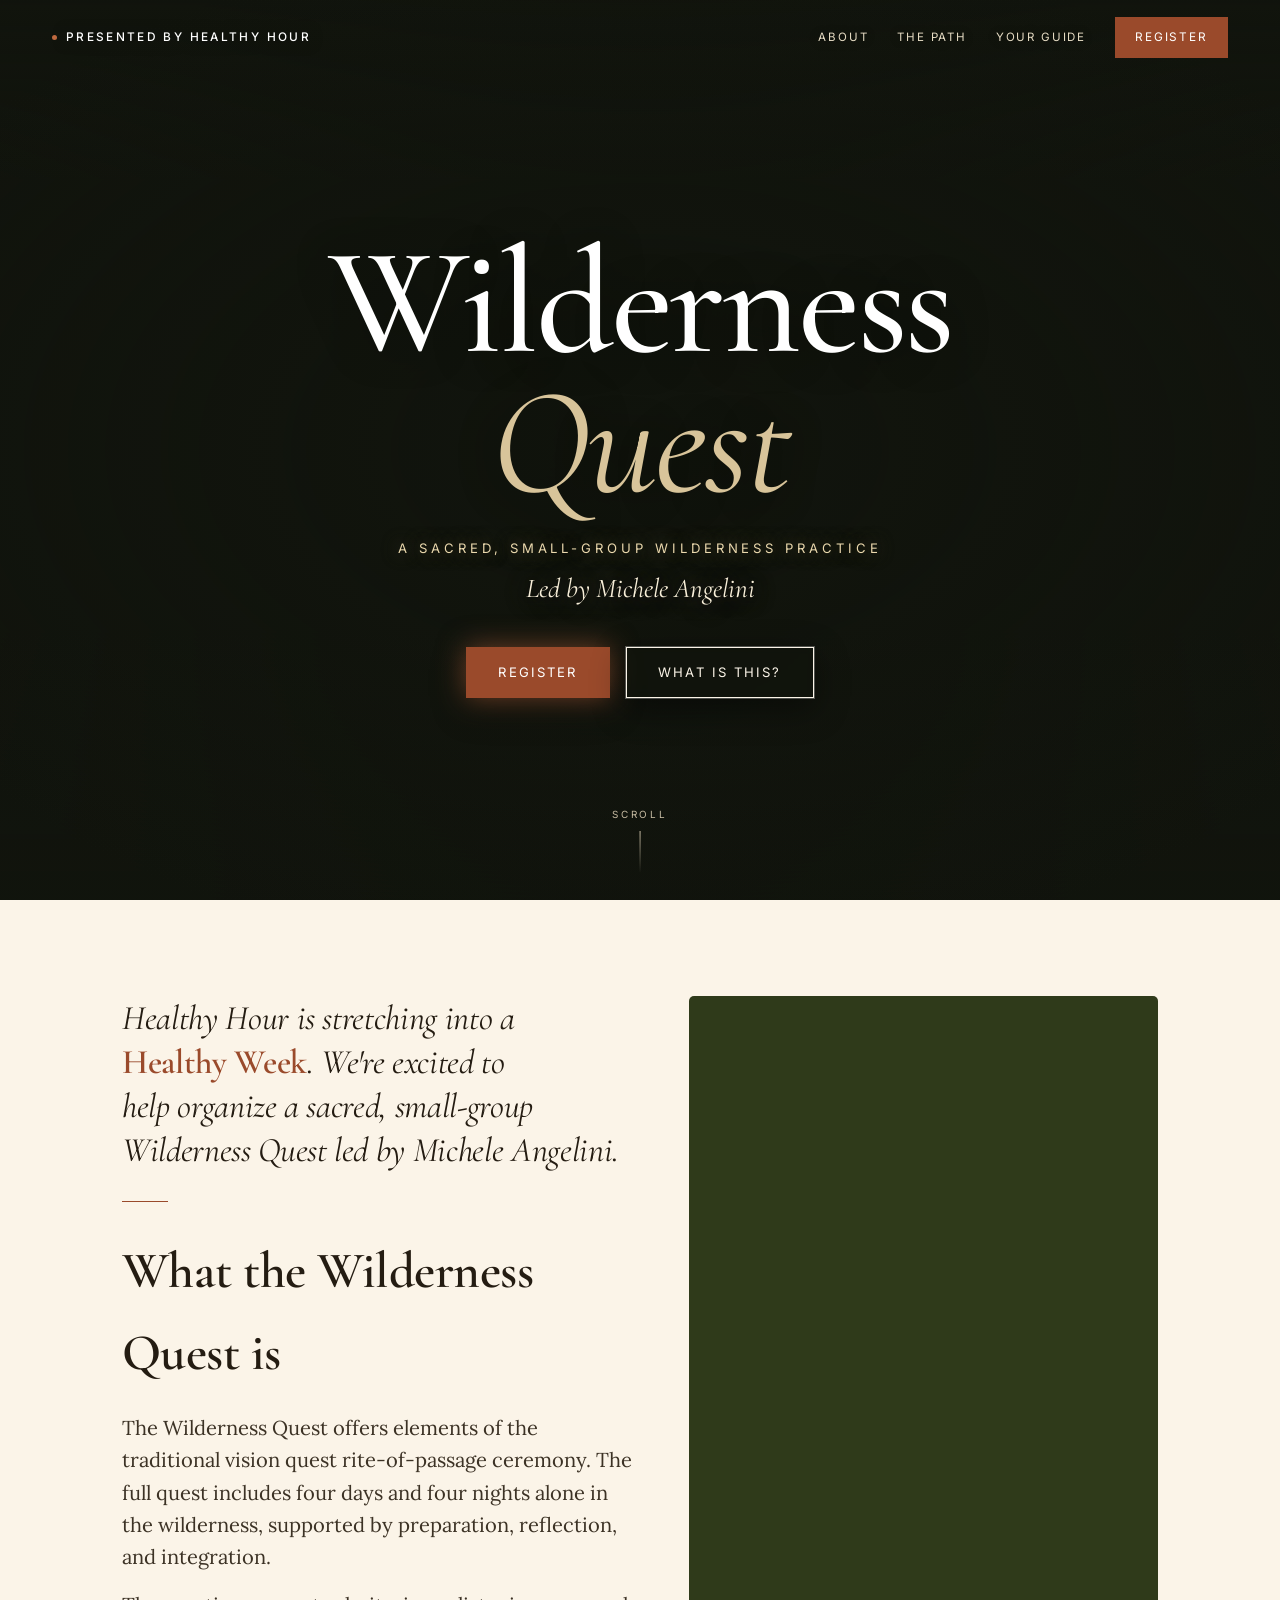
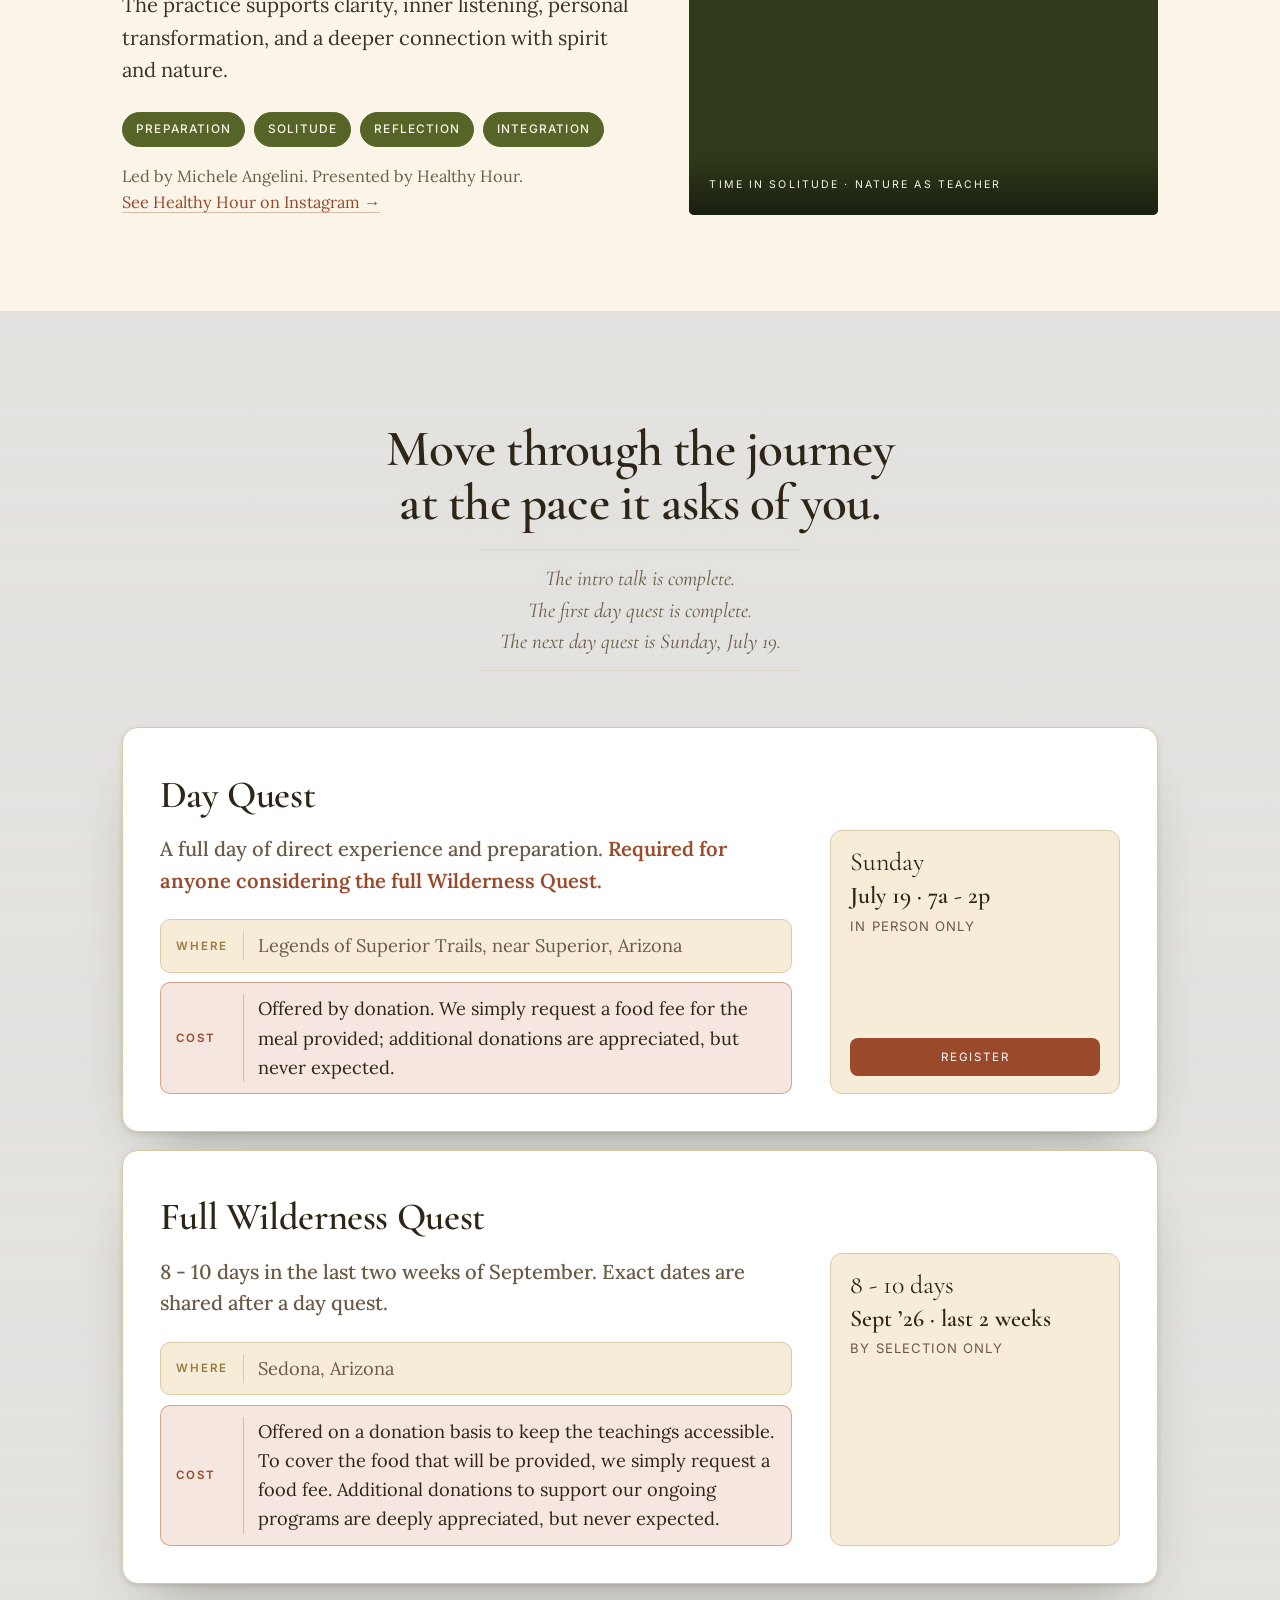
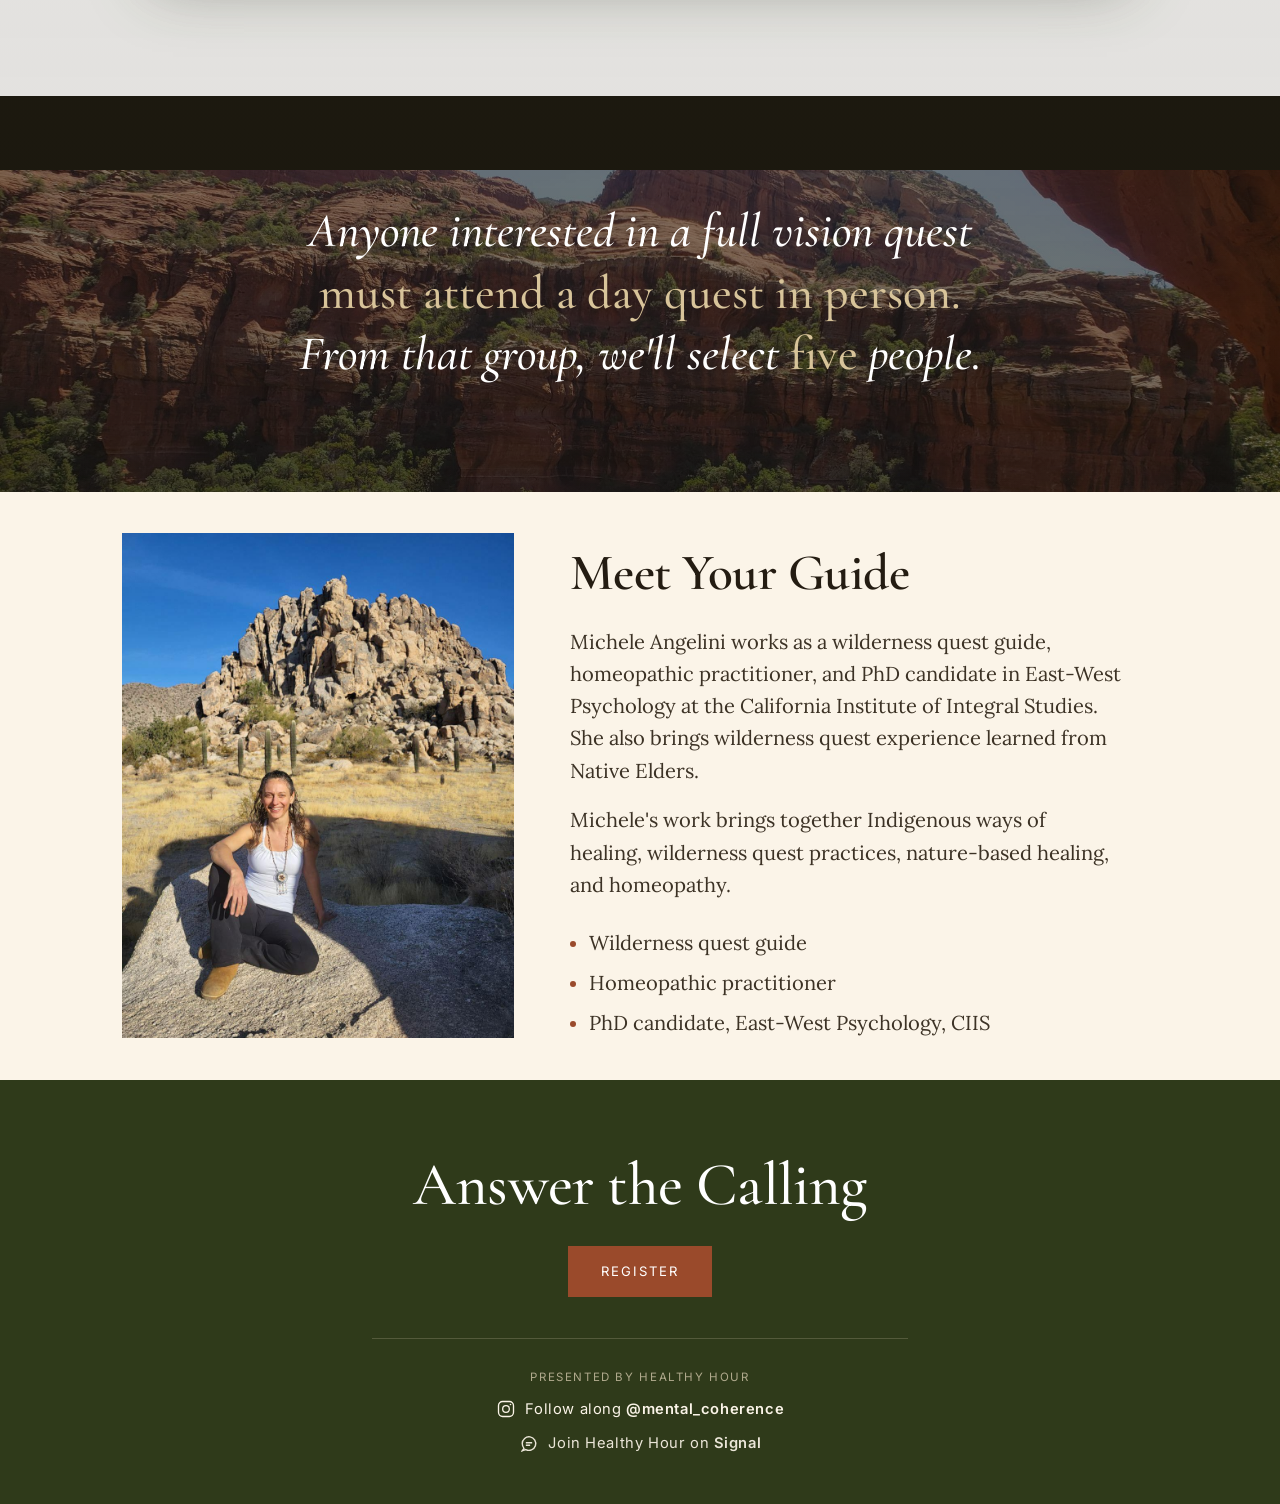
==== vision-quest/index.html @ eb0774be "Wilderness Quest: set July 19 day quest details" ====
<!doctype html>
<html lang="en">
<head>
<meta charset="utf-8">
<meta name="viewport" content="width=device-width, initial-scale=1">
<title>Wilderness Quest 2026: Led by Michele Angelini</title>
<meta name="description" content="A sacred, small-group Wilderness Quest led by Michele Angelini. Day Quest July 19 prepares participants for a full wilderness quest in Sedona in September 2026. Presented by Healthy Hour.">
<meta name="theme-color" content="#11140D">
<meta property="og:title" content="Wilderness Quest 2026 w/ Michele Angelini">
<meta property="og:description" content="An intentional, nature-based wilderness practice. Presented by Healthy Hour.">
<meta property="og:type" content="website">
<meta property="og:url" content="https://thedomc.org/vision-quest/">
<meta property="og:image" content="https://thedomc.org/vision-quest/social-preview.png?v=2">
<meta property="og:image:secure_url" content="https://thedomc.org/vision-quest/social-preview.png?v=2">
<meta property="og:image:type" content="image/png">
<meta property="og:image:width" content="1200">
<meta property="og:image:height" content="630">
<meta property="og:image:alt" content="Wilderness Quest 2026, presented by Healthy Hour">
<meta name="twitter:card" content="summary_large_image">
<meta name="twitter:title" content="Wilderness Quest 2026 w/ Michele Angelini">
<meta name="twitter:description" content="An intentional, nature-based wilderness practice. Presented by Healthy Hour.">
<meta name="twitter:image" content="https://thedomc.org/vision-quest/social-preview.png?v=2">
<meta name="twitter:image:alt" content="Wilderness Quest 2026, presented by Healthy Hour">
<link rel="icon" href="data:image/svg+xml,%3Csvg xmlns='http://www.w3.org/2000/svg' viewBox='0 0 64 64'%3E%3Crect width='64' height='64' rx='14' fill='%2311140D'/%3E%3Cpath d='M10 32c5.8-10 13.1-15 22-15s16.2 5 22 15c-5.8 10-13.1 15-22 15S15.8 42 10 32Z' fill='none' stroke='%23D8C49A' stroke-width='4' stroke-linejoin='round'/%3E%3Ccircle cx='32' cy='32' r='8' fill='%23C06A40'/%3E%3Ccircle cx='32' cy='32' r='3' fill='%23FBF4E8'/%3E%3Cpath d='M32 8v7M20 13l4 6M44 13l-4 6' stroke='%23D8C49A' stroke-width='3' stroke-linecap='round'/%3E%3C/svg%3E">
<script>
  if ('scrollRestoration' in history) history.scrollRestoration = 'manual';
  if (!location.hash) window.scrollTo(0, 0);
  window.addEventListener('pageshow', function(){ if (!location.hash) setTimeout(function(){ window.scrollTo(0, 0); }, 0); });
</script>
<link rel="stylesheet" href="vq.css?v=33">
</head>
<body data-mood="warm" data-scope="all">

<!-- ===================== NAV ===================== -->
<nav class="nav">
  <a class="nav__brand" href="https://www.instagram.com/mental_coherence/" target="_blank" rel="noopener"><span class="dot"></span>Presented by Healthy Hour</a>
  <div class="nav__links">
    <a class="anchor" href="#about">About</a>
    <a class="anchor" href="#journey">The Path</a>
    <a class="anchor" href="#guide">Your Guide</a>
    <button class="btn btn--rust nav__cta" data-open-rsvp data-session="Day Quest">Register</button>
  </div>
</nav>

<!-- ===================== HERO ===================== -->
<header class="hero" id="top">
  <div class="hero__bg" data-parallax="0.24" style="background-image:url('https://images.unsplash.com/photo-1426604966848-d7adac402bff?auto=format&amp;fit=crop&amp;w=2400&amp;q=80')"></div>
  <div class="hero__veil"></div>
  <div class="hero__inner">
    <h1 class="hero__title">Wilderness <em>Quest</em></h1>
    <p class="hero__tag">A sacred, small-group wilderness practice</p>
    <p class="hero__by">Led by Michele Angelini</p>
    <div class="hero__cta">
      <button class="btn btn--rust btn--lg" data-open-rsvp data-session="Day Quest">Register</button>
      <a class="btn btn--lg" href="#about">What is this?</a>
    </div>
  </div>
  <div class="hero__scroll"><span>Scroll</span><span class="line"></span></div>
</header>

<!-- ===================== ABOUT (two columns, equal height) ===================== -->
<section class="about" id="about">
  <div class="wrap about__grid">
    <div class="about__text reveal">
      <p class="about__lead">Healthy Hour is stretching into a <span class="hh">Healthy Week</span>. We're excited to help organize a sacred, small-group Wilderness Quest led by Michele Angelini.</p>
      <div class="about__divider"></div>
      <h2 class="about__h">What the Wilderness Quest is</h2>
      <div class="about__body">
        <p>The Wilderness Quest offers elements of the traditional vision quest rite-of-passage ceremony. The full quest includes four days and four nights alone in the wilderness, supported by preparation, reflection, and integration.</p>
        <p>The practice supports clarity, inner listening, personal transformation, and a deeper connection with spirit and nature.</p>
      </div>
      <ul class="about__chips">
        <li>Preparation</li><li>Solitude</li><li>Reflection</li><li>Integration</li>
      </ul>
      <p class="about__host">Led by Michele Angelini. Presented by Healthy Hour.<br><a href="https://www.instagram.com/stories/highlights/17871589359354110/" target="_blank" rel="noopener">See Healthy Hour on Instagram&nbsp;→</a></p>
    </div>
    <figure class="about__media reveal d1" style="margin:0;">
      <div class="about__media-bg" data-parallax="0.12" style="background-image:url('https://images.unsplash.com/photo-1441974231531-c6227db76b6e?auto=format&amp;fit=crop&amp;w=1400&amp;q=80')"></div>
      <figcaption>Time in solitude &middot; nature as teacher</figcaption>
    </figure>
  </div>
</section>

<!-- ===================== JOURNEY ===================== -->
<section class="journey is-light" id="journey">
  <div class="journey__bg" data-parallax="0.1" style="background-image:url('https://images.unsplash.com/photo-1426604966848-d7adac402bff?auto=format&amp;fit=crop&amp;w=2400&amp;q=80')"></div>
  <div class="journey__veil"></div>
  <div class="wrap">
    <div class="journey__head reveal">
      <h2>Move through the journey at the pace it asks of you.</h2>
      <div class="journey__note">
        <p>The intro talk is complete.</p>
        <p>The first day quest is complete.</p>
        <p>The next day quest is Sunday, July 19.</p>
      </div>
    </div>
    <div class="steps">

      <div class="step reveal">
        <div class="step__main">
          <h3>Day Quest</h3>
          <p>A full day of direct experience and preparation. <span class="em">Required for anyone considering the full Wilderness Quest.</span></p>
          <p class="step__loc"><b>Where</b><span>Legends of Superior Trails, near Superior, Arizona</span></p>
          <p class="step__loc step__loc--cost"><b>Cost</b><span>Offered by donation. We simply request a food fee for the meal provided; additional donations are appreciated, but never expected.</span></p>
        </div>
        <div class="step__when step__when--desc-align">
          <span class="step__day">Sunday</span>
          <b>July 19 &middot; 7a - 2p</b>
          <span class="step__mode">In person only</span>
          <div class="step__cta"><button class="step__btn" data-open-rsvp data-session="Day Quest">Register</button></div>
        </div>
      </div>

      <div class="step reveal d1">
        <div class="step__main">
          <h3>Full Wilderness Quest</h3>
          <p>8 - 10 days in the last two weeks of September. Exact dates are shared after a day quest.</p>
          <p class="step__loc"><b>Where</b><span>Sedona, Arizona</span></p>
          <p class="step__loc step__loc--cost"><b>Cost</b><span>Offered on a donation basis to keep the teachings accessible. To cover the food that will be provided, we simply request a food fee. Additional donations to support our ongoing programs are deeply appreciated, but never expected.</span></p>
        </div>
        <div class="step__when step__when--desc-align">
          <span class="step__day">8 - 10 days</span>
          <b style="white-space:normal;">Sept &rsquo;26 &middot; last 2 weeks</b>
          <span class="step__mode">By selection only</span>
        </div>
      </div>

    </div>
  </div>
</section>

<!-- ===================== SELECTION (full-bleed) ===================== -->
<section class="selection">
  <div class="selection__bg" data-parallax="0.16" style="background-image:url('sedona-quest.jpg?v=1')"></div>
  <div class="selection__veil"></div>
  <div class="selection__inner reveal">
    <p class="q">Anyone interested in a full vision quest <span class="em">must attend a day quest in person.</span> From that group, we'll select <span class="five">five</span> people.</p>
  </div>
</section>

<!-- ===================== GUIDE ===================== -->
<section class="guide" id="guide">
  <div class="wrap guide__grid">
    <div class="guide__portrait reveal">
      <img src="michele.jpg?v=1" alt="Michele Angelini">
    </div>
    <div class="guide__text reveal d1">
      <h2 class="guide__title">Meet Your Guide</h2>
      <div class="guide__body">
        <p>Michele Angelini works as a wilderness quest guide, homeopathic practitioner, and PhD candidate in East-West Psychology at the California Institute of Integral Studies. She also brings wilderness quest experience learned from Native Elders.</p>
        <p>Michele's work brings together Indigenous ways of healing, wilderness quest practices, nature-based healing, and homeopathy.</p>
      </div>
      <ul class="guide__cred">
        <li>Wilderness quest guide</li>
        <li>Homeopathic practitioner</li>
        <li>PhD candidate, East-West Psychology, CIIS</li>
      </ul>
    </div>
  </div>
</section>

<!-- ===================== CLOSING ===================== -->
<section class="closing" id="join">
  <div class="wrap closing__inner reveal">
    <h2>Answer the Calling</h2>
    <button class="btn btn--rust btn--lg" data-open-rsvp data-session="Day Quest">Register</button>
    <div class="closing__meta">
      <span class="closing__host">Presented by Healthy Hour</span>
      <a class="ig" href="https://www.instagram.com/mental_coherence/" target="_blank" rel="noopener">
        <svg viewBox="0 0 24 24" fill="none" stroke="currentColor" stroke-width="1.6" aria-hidden="true"><rect x="3" y="3" width="18" height="18" rx="5"></rect><circle cx="12" cy="12" r="4"></circle><circle cx="17.4" cy="6.6" r="1" fill="currentColor" stroke="none"></circle></svg>
        <span>Follow along <b>@mental_coherence</b></span>
      </a>
      <a class="ig signal" href="https://signal.group/#CjQKINCHcZNTL2_ZhChY_wTXyT-paNAi6DUUTFLMLYt8_KeKEhDk1pof_pc9PAumTFsIufuE" target="_blank" rel="noopener">
        <svg viewBox="0 0 24 24" fill="none" stroke="currentColor" stroke-width="1.7" aria-hidden="true"><path d="M6.4 16.7 4 20l4.2-1.35A8.1 8.1 0 1 0 3.9 11.5c0 1.94.69 3.72 1.84 5.1"></path><path d="M8.2 10.5h7.6M8.2 13.5h5.2"></path></svg>
        <span>Join Healthy Hour on <b>Signal</b></span>
      </a>
    </div>
  </div>
</section>

<!-- ===================== RSVP MODAL ===================== -->
<div class="veil" id="rsvp">
  <div class="modal" role="dialog" aria-modal="true" aria-label="Request to join">
    <form id="rsvpForm" data-registration-endpoint="https://vision-quest-registration.cperryiii.workers.dev/register">
      <h3>Register</h3>
      <p class="sub">Register for the July 19 day quest and tell us where to reach you.</p>
      <div class="field">
        <label>Session</label>
        <div class="sopts">
          <button type="button" class="sopt" data-name="Day Quest" aria-pressed="false">
            <span class="sopt__check" aria-hidden="true"></span>
            <span class="sopt__txt"><b>Day Quest</b><small>Sun July 19 &middot; 7a - 2p</small></span>
          </button>
        </div>
        <p class="sopt-note" id="soptNote">Please choose the day quest.</p>
      </div>
      <div class="field">
        <label for="rsvpFirst">First name</label>
        <input id="rsvpFirst" type="text" placeholder="First name" required>
      </div>
      <div class="field">
        <label for="rsvpLast">Last name</label>
        <input id="rsvpLast" type="text" placeholder="Last name" required>
      </div>
      <div class="field">
        <label for="rsvpEmail">Email</label>
        <input id="rsvpEmail" type="email" placeholder="you@email.com" required>
      </div>
      <div class="hp-field" aria-hidden="true">
        <label for="rsvpWebsite">Website</label>
        <input id="rsvpWebsite" type="text" tabindex="-1" autocomplete="off">
      </div>
      <p class="sopt-note" id="rsvpError" role="alert"></p>
      <div class="modal__row">
        <button type="button" class="btn-ghost" data-close-rsvp>Cancel</button>
        <button type="submit" class="btn-solid">Register</button>
      </div>
    </form>
    <div class="modal-confirm" id="rsvpConfirm" style="display:none;">
      <div class="seal" aria-hidden="true">
        <svg viewBox="0 0 64 64" fill="none"><path d="M32 7v15M32 42v15M7 32h15M42 32h15" stroke="currentColor" stroke-width="3" stroke-linecap="round"></path><path d="M18 18l7 7M39 39l7 7M46 18l-7 7M25 39l-7 7" stroke="currentColor" stroke-width="2" stroke-linecap="round" opacity=".75"></path><circle cx="32" cy="32" r="9" stroke="currentColor" stroke-width="2.4"></circle><circle cx="32" cy="32" r="3.2" fill="currentColor"></circle></svg>
      </div>
      <h3>Thank you<span class="who"></span>.</h3>
      <p class="sub" id="rsvpConfirmMessage">You're registered. We emailed the details to you.</p>
      <div class="modal-connect" aria-label="Healthy Hour links">
        <span>Stay connected with Healthy Hour on</span>
        <a href="https://signal.group/#CjQKINCHcZNTL2_ZhChY_wTXyT-paNAi6DUUTFLMLYt8_KeKEhDk1pof_pc9PAumTFsIufuE" target="_blank" rel="noopener">Signal</a>
        <span>and</span>
        <a class="modal-connect__icon" href="https://www.instagram.com/mental_coherence/" target="_blank" rel="noopener" aria-label="Instagram">
          <svg viewBox="0 0 24 24" fill="none" stroke="currentColor" stroke-width="1.7" aria-hidden="true"><rect x="3" y="3" width="18" height="18" rx="5"></rect><circle cx="12" cy="12" r="4"></circle><circle cx="17.4" cy="6.6" r="1" fill="currentColor" stroke="none"></circle></svg>
        </a>
      </div>
      <p class="sopt-note" id="rsvpConfirmError" role="alert"></p>
      <div class="modal__row" style="justify-content:center;">
        <button type="button" class="btn-ghost" id="rsvpResend" style="display:none;">Resend confirmation</button>
        <button type="button" class="btn-solid" data-close-rsvp>Close</button>
      </div>
    </div>
  </div>
</div>

<script src="vq.js?v=13"></script>
</body>
</html>
---- vision-quest/vq.css ----
/* ============================================================
   Vision Quest — 2026 · presented by Healthy Hour
   Cinematic landing page.
   ============================================================ */

@import url('https://fonts.googleapis.com/css2?family=Cormorant+Garamond:ital,wght@0,400;0,500;0,600;1,400;1,500&family=Inter:wght@400;500;600&family=Lora:ital,wght@0,400;0,500;1,400&display=swap');

:root{
  --black:    #11140D;
  --pine:     #1E2614;
  --green-3:  #2F3A1A;
  --green-2:  #4F5B2A;
  --green-1:  #6B7A3A;
  --parch:    #F5E9D3;
  --cream:    #FBF4E8;
  --ink:      #241C12;
  --ink-soft: #6B5E4C;
  --rust:     #9A4A2B;
  --rust-lt:  #C06A40;
  --gold:     #D8C49A;
  --sand:     #E7D9BD;

  --serif:  'Cormorant Garamond', Georgia, serif;
  --body:   'Lora', Georgia, serif;
  --sans:   'Inter', system-ui, sans-serif;

  --ease: cubic-bezier(.4,0,.2,1);
  --maxw: 1140px;
}

*,*::before,*::after{ box-sizing:border-box; }
html{ scroll-behavior:smooth; -webkit-font-smoothing:antialiased; }
body{ margin:0; background:#FBF4E8; color:var(--ink); font-family:var(--body); line-height:1.6; overflow-x:hidden; }
img,svg{ display:block; max-width:100%; }
a{ color:inherit; text-decoration:none; }
button{ font:inherit; cursor:pointer; border:0; background:none; color:inherit; }
p{ text-wrap:pretty; }

.display{ font-family:var(--serif); font-weight:500; line-height:1.05; letter-spacing:-.015em; text-wrap:balance; }
.wrap{ width:100%; max-width:var(--maxw); margin:0 auto; padding:0 clamp(1.25rem,5vw,3.25rem); }
section{ position:relative; }

.reveal{ opacity:0; transform:translateY(24px); transition:opacity .85s var(--ease), transform .85s var(--ease); }
.reveal.in{ opacity:1; transform:none; }
.reveal.d1{ transition-delay:.08s; } .reveal.d2{ transition-delay:.16s; }

/* ---------- buttons ---------- */
.btn{ display:inline-block; font-family:var(--sans); font-size:.74rem; letter-spacing:.16em; text-transform:uppercase; padding:.85em 1.6em; border:1px solid currentColor; color:var(--cream); transition:background .3s var(--ease), color .3s var(--ease), border-color .3s var(--ease); }
.btn:hover{ background:var(--cream); color:var(--black); border-color:var(--cream); }
.btn--rust{ background:var(--rust); border-color:var(--rust); color:#fff; }
.btn--rust:hover{ background:var(--rust-lt); border-color:var(--rust-lt); color:#fff; }
.btn--lg{ font-size:.82rem; padding:1.05em 2.4em; }
.btn--dark{ color:var(--ink); border-color:rgba(36,28,18,.4); }
.btn--dark:hover{ background:var(--ink); color:var(--cream); border-color:var(--ink); }

/* ============================================================ NAV */
.nav{ position:fixed; inset:0 0 auto 0; z-index:60; display:flex; align-items:center; justify-content:space-between; padding:1.05rem clamp(1.25rem,5vw,3.25rem); transition:background .4s var(--ease), padding .4s var(--ease), box-shadow .4s var(--ease); }
.nav.scrolled{ background:rgba(17,20,13,.86); backdrop-filter:blur(10px); padding-top:.7rem; padding-bottom:.7rem; box-shadow:0 1px 0 rgba(216,196,154,.12); }
.nav__brand{ font-family:var(--sans); font-size:.74rem; font-weight:500; letter-spacing:.2em; text-transform:uppercase; color:#fff; display:flex; align-items:center; gap:.55rem; white-space:nowrap; opacity:1; text-shadow:0 1px 14px rgba(0,0,0,.6); transition:opacity .25s; }
.nav__brand:hover{ opacity:1; }
.nav__brand .dot{ width:5px; height:5px; border-radius:50%; background:var(--rust-lt); }
.nav__links{ display:flex; align-items:center; gap:1.8rem; }
.nav__links a{ font-family:var(--sans); font-size:.72rem; letter-spacing:.16em; text-transform:uppercase; color:#F2E7CE; opacity:.95; text-shadow:0 1px 12px rgba(0,0,0,.6); transition:opacity .25s,color .25s; }
.nav__links a:hover{ opacity:1; color:#fff; }
@media(max-width:720px){ .nav__links a.anchor{ display:none; } }
.nav__cta{ opacity:0; transform:translateY(-6px); pointer-events:none; transition:opacity .35s var(--ease), transform .35s var(--ease), background .3s var(--ease), color .3s var(--ease), border-color .3s var(--ease); }
.nav__cta.show{ opacity:1; transform:none; pointer-events:auto; }

/* ============================================================ HERO */
.hero{ position:relative; min-height:100vh; min-height:100svh; display:flex; align-items:center; justify-content:center; overflow:hidden; background:var(--black); }
.hero__bg{ position:absolute; inset:-24% 0; z-index:0; background-size:cover; background-position:center 40%; will-change:transform; filter:brightness(1.32) saturate(1.08) contrast(.95); }
.hero__veil{ position:absolute; inset:0; z-index:1; background:
  radial-gradient(86% 74% at 50% 50%, rgba(17,20,13,.48) 0%, rgba(17,20,13,.22) 46%, rgba(17,20,13,0) 78%),
  linear-gradient(180deg, rgba(17,20,13,.36) 0%, rgba(17,20,13,0) 20%, rgba(17,20,13,0) 70%, rgba(17,20,13,.20) 100%); }
.hero__inner{ position:relative; z-index:2; text-align:center; color:var(--cream); padding:6rem 1.25rem 4rem; max-width:62rem; }
.hero__title{ font-family:var(--serif); font-weight:500; color:#fff; font-size:clamp(2.8rem,12vw,9.5rem); line-height:.92; letter-spacing:-.02em; white-space:normal; text-wrap:balance; margin:0; text-shadow:0 2px 40px rgba(0,0,0,.35); }
.hero__title em{ font-style:italic; font-weight:400; color:var(--gold); }
.hero__tag{ font-family:var(--sans); font-size:clamp(.72rem,1.4vw,.82rem); letter-spacing:.3em; text-transform:uppercase; color:#EBD9AE; margin:1.5rem 0 0; text-shadow:0 0 18px rgba(216,196,154,.55), 0 1px 12px rgba(0,0,0,.6); }
.hero__by{ font-family:var(--serif); font-style:italic; font-size:clamp(1.25rem,2.6vw,1.7rem); color:#F8EFD9; margin:.5rem 0 0; text-shadow:0 0 22px rgba(245,233,211,.4), 0 2px 22px rgba(0,0,0,.8), 0 1px 4px rgba(0,0,0,.6); }
.hero__cta{ margin-top:2.3rem; display:flex; gap:1rem; justify-content:center; flex-wrap:wrap; }
.hero__cta .btn{ background:rgba(17,20,13,.5); backdrop-filter:blur(3px); box-shadow:0 0 0 1px rgba(255,255,255,.28), 0 10px 34px rgba(0,0,0,.45); }
.hero__cta .btn:hover{ background:var(--cream); box-shadow:0 0 26px rgba(245,233,211,.4), 0 10px 34px rgba(0,0,0,.4); }
.hero__cta .btn--rust{ background:var(--rust); box-shadow:0 0 28px rgba(192,106,64,.55), 0 10px 34px rgba(0,0,0,.4); }
.hero__cta .btn--rust:hover{ background:var(--rust-lt); box-shadow:0 0 34px rgba(192,106,64,.7), 0 10px 34px rgba(0,0,0,.4); }
.hero__scroll{ position:absolute; left:50%; bottom:1.7rem; transform:translateX(-50%); z-index:2; font-family:var(--sans); font-size:.62rem; letter-spacing:.3em; text-transform:uppercase; color:var(--sand); display:flex; flex-direction:column; align-items:center; gap:.5rem; opacity:.85; }
@media(max-height:680px){ .hero__scroll{ display:none; } }
.hero__scroll .line{ width:1px; height:42px; background:linear-gradient(var(--sand),transparent); animation:drip 2.4s var(--ease) infinite; }
@keyframes drip{ 0%{transform:scaleY(.2);transform-origin:top;opacity:0;} 40%{opacity:1;} 100%{transform:scaleY(1);transform-origin:top;opacity:0;} }

/* ============================================================ ABOUT (two-col, equal height) */
.about{ padding:clamp(3.5rem,8vw,6rem) 0; }
.about__grid{ display:grid; grid-template-columns:1fr; gap:clamp(1.6rem,4vw,3rem); align-items:stretch; }
.about__text{ display:flex; flex-direction:column; justify-content:center; }
.about__lead{ font-family:var(--serif); font-weight:400; font-style:italic; font-size:clamp(1.5rem,2.8vw,2.15rem); line-height:1.28; letter-spacing:-.01em; color:var(--ink); margin:0; text-wrap:balance; }
.about__lead .hh{ font-style:normal; font-weight:600; color:var(--rust); }
.about__host{ font-size:1.02rem; color:var(--ink-soft); margin:1rem 0 0; }
.about__host a{ color:var(--rust); border-bottom:1px solid rgba(154,74,43,.35); }
.about__divider{ width:46px; height:1px; background:var(--rust); margin:1.8rem 0; }
.about__h{ font-family:var(--serif); font-weight:600; font-size:clamp(2.15rem,4.4vw,3.2rem); color:var(--ink); margin:0 0 1.1rem; letter-spacing:-.01em; }
.about__body p{ font-size:1.26rem; line-height:1.6; color:#3c3225; margin:0 0 1rem; }
.about__body p:last-child{ margin:0; }
.about__chips{ list-style:none; padding:0; margin:1.6rem 0 0; display:flex; flex-wrap:wrap; gap:.55rem; }
.about__chips li{ display:inline-flex; align-items:center; font-family:var(--sans); font-size:.74rem; font-weight:500; letter-spacing:.1em; text-transform:uppercase; color:#FBF4E8; background:#566428; border:1px solid #566428; padding:.6em 1.1em; border-radius:100px; transition:background .25s var(--ease), color .25s var(--ease), border-color .25s var(--ease), transform .25s var(--ease); }
.about__chips li:hover{ background:#404B1C; color:var(--cream); border-color:#404B1C; transform:translateY(-1px); }
.about__media{ position:relative; min-height:300px; border-radius:5px; overflow:hidden; background:var(--green-3); }
.about__media img{ position:absolute; inset:0; width:100%; height:100%; object-fit:cover; }
.about__media-bg{ position:absolute; inset:-16% 0; background-size:cover; background-position:center; will-change:transform; }
.about__media figcaption{ position:absolute; left:0; right:0; bottom:0; z-index:2; padding:1.3rem; color:var(--cream); font-family:var(--sans); font-size:.66rem; letter-spacing:.2em; text-transform:uppercase; background:linear-gradient(transparent,rgba(17,20,13,.7)); }
@media(min-width:880px){ .about__grid{ grid-template-columns:1.05fr .95fr; } }

/* ============================================================ JOURNEY (dark) */
.journey{ background:var(--pine); color:var(--cream); padding:clamp(4.5rem,10vw,7rem) 0; overflow:hidden; }
.journey__bg{ position:absolute; inset:-22% 0; z-index:0; background-size:cover; background-position:center; opacity:.2; will-change:transform; pointer-events:none; }
.journey__veil{ position:absolute; inset:0; z-index:1; pointer-events:none; background:linear-gradient(180deg, rgba(30,38,20,.5), rgba(17,20,13,.8)); }
.journey .wrap{ position:relative; z-index:2; }
.journey__head{ text-align:center; max-width:58rem; margin:0 auto clamp(2.5rem,5vw,3.5rem); }
.journey__head h2{ font-family:var(--serif); font-weight:600; font-size:clamp(2.15rem,4.4vw,3.2rem); color:#fff; margin:0; letter-spacing:-.015em; line-height:1.05; text-wrap:balance; }
.journey__head p{ color:var(--sand); font-style:italic; font-family:var(--serif); font-size:1.5rem; margin:.7rem 0 0; }
.journey__note{ display:inline-grid; gap:.18rem; margin:1.15rem auto 0; padding:.9rem 1.2rem; border-top:1px solid rgba(216,196,154,.45); border-bottom:1px solid rgba(216,196,154,.28); }
.journey__note p{ margin:0; color:var(--sand); font-family:var(--serif); font-style:italic; font-size:1.32rem; line-height:1.35; }
.steps{ display:grid; gap:1.1rem; }
.step{ display:grid; grid-template-columns:minmax(0,1fr) 290px; gap:clamp(1.2rem,3vw,2.4rem); align-items:stretch; background:rgba(255,255,255,.03); border:1px solid rgba(231,217,189,.16); border-radius:16px; padding:clamp(1.5rem,3.2vw,2.3rem); }
.step__main h3{ font-family:var(--serif); font-weight:600; font-size:clamp(1.75rem,3.3vw,2.4rem); color:#fff; margin:0 0 .5rem; letter-spacing:-.01em; }
.step__main p:not(.step__loc){ margin:0; color:#E4D9C2; font-size:1.26rem; font-weight:500; line-height:1.55; max-width:40rem; }
.step__main .em{ color:var(--gold); font-weight:600; }
.step__loc{ display:grid; grid-template-columns:4.25rem 1fr; align-items:stretch; gap:.85rem; margin:1.4rem 0 0; padding:.7rem .95rem; background:rgba(231,217,189,.08); border:1px solid rgba(231,217,189,.24); border-radius:10px; font-family:var(--body); font-size:1.14rem; color:var(--sand); }
.step__loc + .step__loc{ margin-top:.6rem; }
.step__loc b{ display:flex; align-items:center; padding-right:.85rem; border-right:1px solid rgba(231,217,189,.25); font-family:var(--sans); font-size:.72rem; letter-spacing:.16em; text-transform:uppercase; color:var(--gold); font-weight:600; }
.step__loc span{ align-self:center; }
.step__loc .loc-note{ display:inline-block; color:rgba(231,217,189,.82); }
.step__loc .maplink{ display:inline-block; width:max-content; max-width:100%; font-family:var(--body); font-size:1em; font-weight:600; letter-spacing:0; text-transform:none; color:#F0A36B; border-bottom:1px solid rgba(240,163,107,.8); padding-bottom:1px; transition:color .25s var(--ease), border-color .25s var(--ease); }
.step__loc .maplink:hover{ color:#fff; border-color:#fff; }
.step__loc--cost{ border-color:rgba(192,106,64,.65); background:rgba(154,74,43,.26); color:#F6EAD6; }
.step__loc--cost b{ color:var(--rust-lt); border-right-color:rgba(192,106,64,.4); }
.step__when{ display:flex; flex-direction:column; align-items:flex-start; gap:.4rem; background:rgba(231,217,189,.08); border:1px solid rgba(231,217,189,.24); border-radius:12px; padding:1.05rem 1.2rem; min-width:0; font-family:var(--sans); font-size:.78rem; letter-spacing:.1em; text-transform:uppercase; color:var(--gold); }
.step__day{ font-family:var(--serif); font-size:1.62rem; letter-spacing:0; text-transform:none; color:var(--gold); opacity:1; line-height:1.1; white-space:nowrap; }
.step__when b{ font-family:var(--serif); text-transform:none; color:#fff; font-weight:600; font-size:1.5rem; letter-spacing:0; line-height:1.1; white-space:nowrap; }
.step__mode{ font-size:.82rem; letter-spacing:.08em; color:var(--sand); opacity:1; }
.step__cta{ margin-top:auto; padding-top:.9rem; width:100%; }
.step__btn{ display:block; width:100%; text-align:center; font-family:var(--sans); font-size:.72rem; letter-spacing:.16em; text-transform:uppercase; padding:.85em 1.5em; background:var(--rust); color:#fff; border-radius:8px; transition:background .3s var(--ease); }
.step__btn:hover{ background:var(--rust-lt); }
@media(min-width:721px){
  .step__when--desc-align{ margin-top:clamp(3.06rem, calc(5.12vw + .5rem), 4.1rem); }
}
@media(max-width:720px){
  /* single column so the text, location box and date box all share the same
     width and left edge — and the gaps above/below the location box match */
  .step{ grid-template-columns:1fr; gap:1rem; padding:1.5rem 1.4rem; }
  .step__main p{ max-width:none; }
  .step__loc{ margin-top:2rem; }   /* match the gap below, between location & date */
  .step__loc + .step__loc{ margin-top:.6rem; }
  .step__when{ margin-top:0; }
}
@media(max-width:600px){
  .nav{ padding-left:1.1rem; padding-right:1.1rem; }
  .nav__brand{ font-size:.6rem; letter-spacing:.13em; gap:.4rem; }
  .nav__links{ gap:.9rem; }
  .hero__inner{ padding-left:1rem; padding-right:1rem; }
  .hero__cta{ width:100%; flex-direction:column; align-items:stretch; }
  .hero__cta .btn{ width:100%; text-align:center; }
  .journey__head p{ font-size:1.12rem; }
  .journey__note{ display:grid; margin-top:1rem; padding:.8rem .3rem; }
  .journey__note p{ font-size:1.08rem; }
  .step__main p{ font-size:1.06rem; }
  .selection__inner{ padding:3.5rem 1.25rem; }
  .guide__body p,.guide__cred li,.offering p{ font-size:1.08rem; }
  /* keep the four practice chips on a single row */
  .about__chips{ flex-wrap:nowrap; gap:.4rem; }
  .about__chips li{ flex:1 1 0; min-width:0; justify-content:center; text-align:center; font-size:.58rem; letter-spacing:.02em; padding:.65em .4em; white-space:nowrap; }
  /* slim parallax band, no caption, on mobile */
  .about__media{ min-height:168px; }
  .about__media figcaption{ display:none; }
  /* the guide section is now portrait-free — pull its top/bottom space in */
  .guide{ padding:2.6rem 0; }
}

/* ============================================================ SELECTION */
.selection{ position:relative; min-height:44vh; display:flex; align-items:center; justify-content:center; overflow:hidden; background:var(--black); color:var(--cream); text-align:center; }
.selection__bg{ position:absolute; inset:-12% 0; z-index:0; background-size:cover; background-position:center 52%; will-change:transform; }
.selection__veil{ position:absolute; inset:0; z-index:1; background:linear-gradient(180deg, rgba(38,30,18,.56), rgba(28,22,14,.62)); }
.selection__inner{ position:relative; z-index:2; max-width:48rem; padding:3.2rem 1.5rem; }
.selection__inner .q{ font-family:var(--serif); font-weight:500; font-style:italic; font-size:clamp(1.8rem,4vw,3rem); line-height:1.28; color:#fff; margin:0; text-wrap:balance; }
.selection__inner .five{ color:var(--gold); font-style:normal; }
.selection__inner .em{ color:var(--gold); font-style:normal; }

/* ============================================================ OFFERING */
.offering{ padding:clamp(3.5rem,8vw,6rem) 0; text-align:center; }
.offering__inner{ max-width:42rem; margin:0 auto; }
.offering__quip{ font-family:var(--serif); font-style:italic; font-weight:500; font-size:clamp(1.9rem,4vw,3rem); line-height:1.3; color:var(--ink); margin:0; text-wrap:balance; }
.offering__quip em{ color:var(--rust); font-style:italic; }
.offering h2{ font-family:var(--serif); font-weight:500; font-size:clamp(2.2rem,5vw,3.2rem); color:var(--ink); margin:0 0 1.1rem; letter-spacing:-.01em; }
.offering p{ font-size:1.22rem; line-height:1.6; color:#3c3225; margin:0 auto; max-width:36rem; }
.offering .rule{ width:48px; height:1px; background:var(--rust); margin:1.8rem auto 0; }

/* ============================================================ GUIDE */
.guide{ background:#FBF4E8; padding:clamp(1.8rem,4vw,2.6rem) 0; }
.guide__grid{ display:grid; grid-template-columns:1fr; gap:clamp(2rem,5vw,3.5rem); align-items:stretch; }
.guide__portrait{ position:relative; aspect-ratio:4/5; border-radius:0; overflow:hidden; background:linear-gradient(160deg,var(--green-2),var(--green-3)); display:flex; align-items:center; justify-content:center; }
.guide__portrait .ph{ text-align:center; color:rgba(251,244,232,.92); padding:2rem; }
.guide__portrait .ph .mono{ font-family:var(--serif); font-size:clamp(4rem,9vw,7rem); line-height:.9; }
.guide__portrait .ph small{ display:block; font-family:var(--sans); font-size:.66rem; letter-spacing:.22em; text-transform:uppercase; margin-top:1rem; opacity:.8; }
.guide__portrait img{ position:absolute; inset:0; width:100%; height:100%; object-fit:cover; }
.guide__title{ font-family:var(--serif); font-weight:600; font-size:clamp(2.15rem,4.4vw,3.2rem); color:var(--ink); margin:0 0 .65rem; letter-spacing:-.01em; }
.guide__body p{ font-size:1.26rem; line-height:1.6; color:#3c3225; margin:0 0 1.1rem; }
.guide__cred{ list-style:none; padding:0; margin:1.7rem 0 0; display:grid; gap:.6rem; }
.guide__cred li{ font-family:var(--body); font-size:1.26rem; line-height:1.5; color:#3c3225; display:flex; gap:.8rem; align-items:baseline; }
.guide__cred li::before{ content:''; width:6px; height:6px; flex:none; background:var(--rust); border-radius:50%; transform:translateY(-3px); }
.guide__grid--solo{ max-width:54rem; margin-inline:auto; }
@media(min-width:880px){ .guide__grid:not(.guide__grid--solo){ grid-template-columns:.8fr 1.2fr; align-items:stretch; } .guide__grid:not(.guide__grid--solo) .guide__portrait{ aspect-ratio:auto; height:100%; min-height:420px; } }

/* ============================================================ CLOSING */
.closing{ background:var(--green-3); color:var(--cream); padding:clamp(3rem,7vw,4.6rem) 0 clamp(2.2rem,4.5vw,3rem); text-align:center; }
.closing__inner{ max-width:40rem; margin:0 auto; }
.closing h2{ font-family:var(--serif); font-weight:500; font-size:clamp(2.4rem,6vw,3.8rem); color:#fff; margin:0 0 1.8rem; letter-spacing:-.01em; line-height:1.05; }
.closing p{ color:var(--sand); font-size:1.15rem; margin:0 auto 2rem; max-width:30rem; }
.closing__meta{ margin-top:2.6rem; padding-top:1.8rem; border-top:1px solid rgba(231,217,189,.2); display:flex; flex-direction:column; align-items:center; gap:.7rem; }
.closing__host{ font-family:var(--sans); font-size:.72rem; letter-spacing:.14em; text-transform:uppercase; color:rgba(231,217,189,.7); }
.ig{ display:inline-flex; align-items:center; gap:.6rem; font-family:var(--sans); font-size:.92rem; letter-spacing:.04em; color:var(--cream); transition:color .25s; }
.ig:hover{ color:#fff; }
.ig svg{ width:20px; height:20px; }
.ig b{ font-weight:600; }
.signal{ color:rgba(251,244,232,.92); }
.signal:hover{ color:#fff; }

/* ============================================================ RSVP MODAL */
.veil{ position:fixed; inset:0; z-index:100; background:rgba(17,20,13,.6); backdrop-filter:blur(6px); display:flex; align-items:center; justify-content:center; padding:1.25rem; opacity:0; pointer-events:none; transition:opacity .35s var(--ease); }
.veil.open{ opacity:1; pointer-events:auto; }
.modal{ width:100%; max-width:30rem; background:var(--cream); border-top:3px solid var(--rust); padding:clamp(1.3rem,3.2vw,2rem); transform:translateY(16px) scale(.98); transition:transform .35s var(--ease); max-height:92vh; overflow:auto; }
.veil.open .modal{ transform:none; }
.modal h3{ font-family:var(--serif); font-weight:500; font-size:1.9rem; color:var(--ink); margin:0 0 .4rem; }
.modal .sub{ color:var(--ink-soft); font-size:1.04rem; margin:0 0 1.4rem; }
.field{ margin-bottom:1rem; }
.field label{ display:block; font-family:var(--sans); font-size:.66rem; letter-spacing:.18em; text-transform:uppercase; color:var(--ink-soft); margin-bottom:.4rem; }
.field input,.field textarea{ width:100%; font-family:var(--body); font-size:1rem; color:var(--ink); background:#fff; border:1px solid rgba(107,94,76,.3); padding:.7em .8em; border-radius:2px; }
.field input:focus,.field textarea:focus{ outline:none; border-color:var(--rust); box-shadow:0 0 0 3px rgba(154,74,43,.12); }
.chips{ display:flex; flex-wrap:wrap; gap:.5rem; }
.chip{ font-family:var(--sans); font-size:.72rem; letter-spacing:.04em; padding:.6em 1em; border:1px solid rgba(107,94,76,.35); border-radius:100px; color:var(--ink-soft); transition:.2s var(--ease); user-select:none; }
.chip.on{ background:var(--green-3); color:var(--cream); border-color:var(--green-3); }
.sopts{ display:grid; gap:.6rem; }
.sopt{ display:flex; align-items:center; gap:.85rem; width:100%; text-align:left; padding:.8em .9em; border:1px solid rgba(107,94,76,.35); border-radius:6px; background:#fff; transition:.2s var(--ease); }
.sopt:hover{ border-color:var(--rust); }
.sopt__check{ flex:none; width:20px; height:20px; border:1.5px solid rgba(107,94,76,.5); border-radius:5px; display:flex; align-items:center; justify-content:center; transition:.2s; }
.sopt__check::after{ content:""; width:9px; height:9px; background:var(--cream); border-radius:1px; transform:scale(0); transition:transform .18s var(--ease); }
.sopt.on{ border-color:var(--green-3); background:rgba(60,110,80,.06); }
.sopt.on .sopt__check{ background:var(--green-3); border-color:var(--green-3); }
.sopt.on .sopt__check::after{ transform:scale(1); }
.sopt__txt{ display:flex; flex-direction:column; gap:.12rem; }
.sopt__txt b{ font-family:var(--body); font-weight:600; font-size:.98rem; color:var(--ink); }
.sopt__txt small{ font-family:var(--sans); font-size:.68rem; letter-spacing:.1em; text-transform:uppercase; color:var(--ink-soft); }
.sopt-note{ display:none; margin-top:.55rem; color:var(--rust); font-size:.82rem; }
.hp-field{ position:absolute; left:-9999px; width:1px; height:1px; overflow:hidden; opacity:0; }
.modal__row{ display:flex; gap:.7rem; justify-content:flex-end; margin-top:1.4rem; }
.modal-confirm{ text-align:center; padding:.15rem 0 .15rem; }
.modal-confirm .seal{ width:46px; height:46px; margin:0 auto .85rem; color:var(--rust); }
.modal-confirm h3{ font-size:2.18rem; line-height:1.05; margin-bottom:.65rem; }
.modal-confirm .sub{ max-width:24rem; margin:0 auto 1.25rem; font-size:1.12rem; line-height:1.45; color:#5d5142; }
.modal-connect{ display:flex; align-items:center; justify-content:center; flex-wrap:wrap; gap:.38rem; margin:0 auto 1.3rem; max-width:24rem; color:var(--ink-soft); font-size:1.02rem; line-height:1.35; }
.modal-connect a{ color:var(--rust); font-weight:600; border-bottom:1px solid rgba(154,74,43,.42); }
.modal-connect__icon{ display:inline-flex; align-items:center; justify-content:center; width:28px; height:28px; border:1px solid rgba(154,74,43,.35); border-radius:50%; color:var(--rust); border-bottom:1px solid rgba(154,74,43,.35)!important; }
.modal-connect__icon svg{ width:17px; height:17px; }
.btn-ghost{ font-family:var(--sans); font-size:.7rem; letter-spacing:.16em; text-transform:uppercase; padding:.85em 1.4em; border:1px solid rgba(107,94,76,.4); color:var(--ink); border-radius:2px; transition:.25s; }
.btn-ghost:hover{ border-color:var(--ink); }
.btn-solid{ font-family:var(--sans); font-size:.76rem; letter-spacing:.16em; text-transform:uppercase; padding:.95em 1.85em; background:var(--rust); color:#fff; border-radius:2px; transition:.25s; }
.btn-solid:hover{ background:var(--rust-lt); }
.btn-solid[disabled]{ opacity:.65; cursor:wait; }

@media(prefers-reduced-motion:reduce){ *{ animation:none!important; } .reveal{ transition:none; opacity:1; transform:none; } html{ scroll-behavior:auto; } }

/* ============================================================
   LIGHT-THEME SYSTEM  (palette swatch + scope, driven by
   body[data-mood] and .is-light on a section).
   ============================================================ */
body[data-mood="white"]{
  --lt-bg:#F4F5F2; --lt-bg-2:#EBEDE7; --lt-card:#FFFFFF; --lt-card-2:#F8F9F6;
  --lt-border:#DCDFD6; --lt-ink:#2E3A1C; --lt-ink-soft:#566049; --lt-label:#5E6D33;
  --lt-shadow:rgba(40,48,28,.10);
}
body[data-mood="sage"]{
  --lt-bg:#DCE4CE; --lt-bg-2:#D4DEC2; --lt-card:#E9EFDF; --lt-card-2:#EFF3E8;
  --lt-border:#BBC8A2; --lt-ink:#34401F; --lt-ink-soft:#586845; --lt-label:#5E6D33;
  --lt-shadow:rgba(52,64,31,.12);
}
body[data-mood="mist"]{
  --lt-bg:#D8E4E3; --lt-bg-2:#CBDAD9; --lt-card:#E6EEED; --lt-card-2:#EEF4F3;
  --lt-border:#A9C0BE; --lt-ink:#27403F; --lt-ink-soft:#4C5F5F; --lt-label:#3C6B68;
  --lt-shadow:rgba(39,64,63,.12);
}
body[data-mood="clay"]{
  --lt-bg:#ECD9CE; --lt-bg-2:#E2C9BB; --lt-card:#F4E6DD; --lt-card-2:#F8EEE8;
  --lt-border:#D8B5A4; --lt-ink:#54301F; --lt-ink-soft:#7C5443; --lt-label:#9A4A2B;
  --lt-shadow:rgba(90,51,34,.12);
}
body[data-mood="warm"]{
  --lt-bg:#E3E2DF; --lt-bg-2:#E3D4B5; --lt-card:#FFFFFF; --lt-card-2:#F6ECD7;
  --lt-border:#DBCAA6; --lt-ink:#2E2516; --lt-ink-soft:#6B5A45; --lt-label:#977B3B;
  --lt-shadow:rgba(60,46,22,.13);
}

/* ---- JOURNEY / The Path ---- */
.journey.is-light{ background:var(--lt-bg); color:var(--lt-ink); }
.journey.is-light .journey__bg{ display:block; opacity:.2; filter:brightness(1.05) saturate(.4); }
.journey.is-light .journey__veil{ display:block; background:linear-gradient(180deg, rgba(227,226,223,.6), rgba(227,226,223,.46)); }
.journey.is-light .journey__head h2{ color:var(--lt-ink); text-shadow:0 1px 12px rgba(227,226,223,.85); }
.journey.is-light .journey__head p{ color:var(--lt-ink-soft); text-shadow:0 1px 10px rgba(227,226,223,.8); }
.journey.is-light .step{ background:var(--lt-card); border-color:var(--lt-border); box-shadow:0 2px 5px var(--lt-shadow), 0 30px 60px -30px rgba(40,48,28,.42); }
.journey.is-light .step__main h3{ color:var(--lt-ink); }
.journey.is-light .step__main p:not(.step__loc){ color:var(--lt-ink-soft); }
.journey.is-light .step__main .em{ color:var(--rust); }
.journey.is-light .step__loc{ background:var(--lt-card-2); border-color:var(--lt-border); color:var(--lt-ink-soft); }
.journey.is-light .step__loc b{ color:var(--lt-label); border-right-color:var(--lt-border); }
.journey.is-light .step__loc .loc-note{ color:var(--lt-ink-soft); }
.journey.is-light .step__loc .maplink{ color:var(--rust); border-color:rgba(154,74,43,.7); }
.journey.is-light .step__loc .maplink:hover{ color:var(--lt-ink); border-color:var(--lt-ink); }
.journey.is-light .step__loc--cost{ background:rgba(192,106,64,.16); border-color:rgba(192,106,64,.55); color:var(--lt-ink); }
.journey.is-light .step__loc--cost b{ color:var(--rust); border-right-color:rgba(192,106,64,.4); }
.journey.is-light .step__when{ background:var(--lt-card-2); border-color:var(--lt-border); color:var(--lt-label); }
.journey.is-light .step__day{ color:var(--lt-ink); }
.journey.is-light .step__when b{ color:var(--lt-ink); }
.journey.is-light .step__mode{ color:var(--lt-ink-soft); }

/* ---- SELECTION band ---- */
.selection.is-light .selection__bg{ filter:brightness(1.18) saturate(1.02); }
.selection.is-light .selection__veil{ background:linear-gradient(180deg, rgba(247,243,233,.66), rgba(247,243,233,.5)); }
.selection.is-light .selection__inner .q{ color:var(--lt-ink); text-shadow:0 1px 14px rgba(255,255,255,.5); }
.selection.is-light .selection__inner .five,
.selection.is-light .selection__inner .em{ color:var(--rust); }

/* ---- CLOSING footer ---- */
.closing.is-light{ background:var(--lt-bg); color:var(--lt-ink); }
.closing.is-light h2{ color:var(--lt-ink); }
.closing.is-light p{ color:var(--lt-ink-soft); }
.closing.is-light .closing__meta{ border-top-color:var(--lt-border); }
.closing.is-light .closing__host{ color:var(--lt-ink-soft); }
.closing.is-light .ig{ color:var(--lt-ink); }
.closing.is-light .ig:hover{ color:var(--rust); }
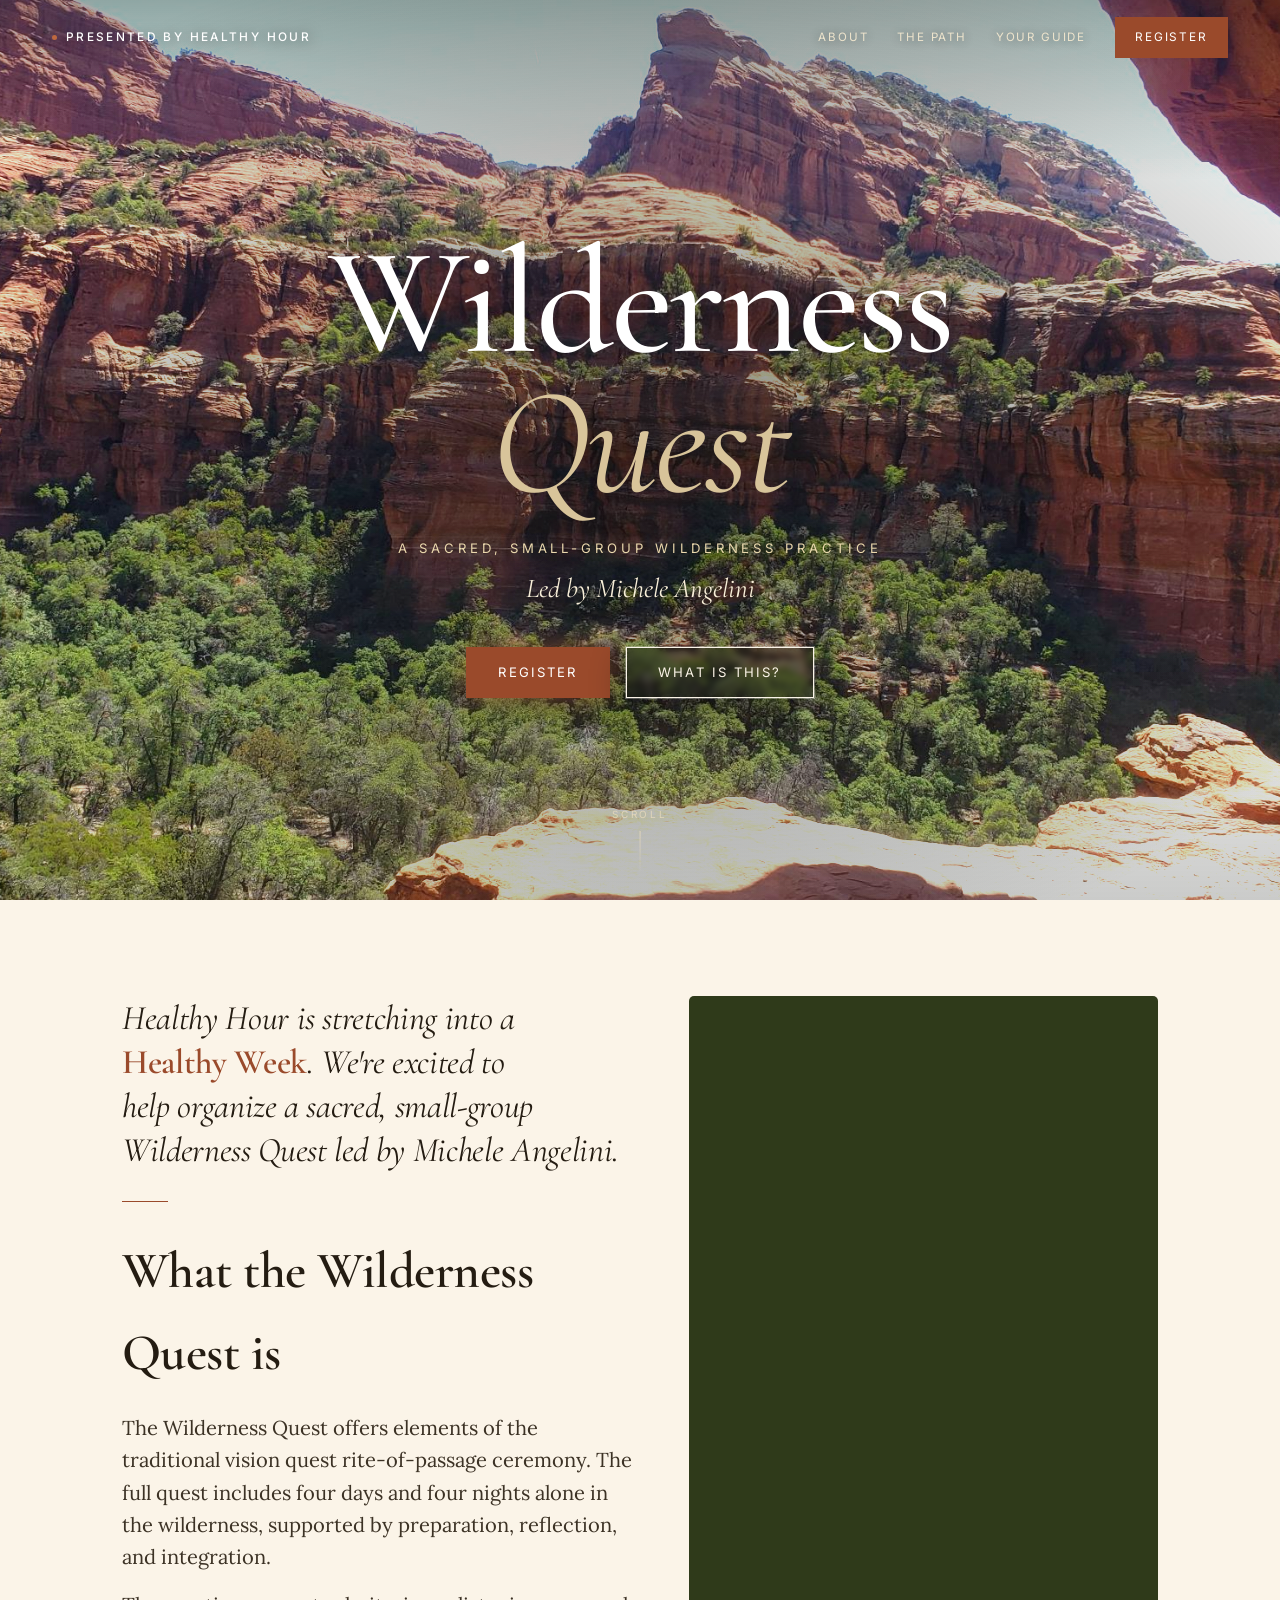
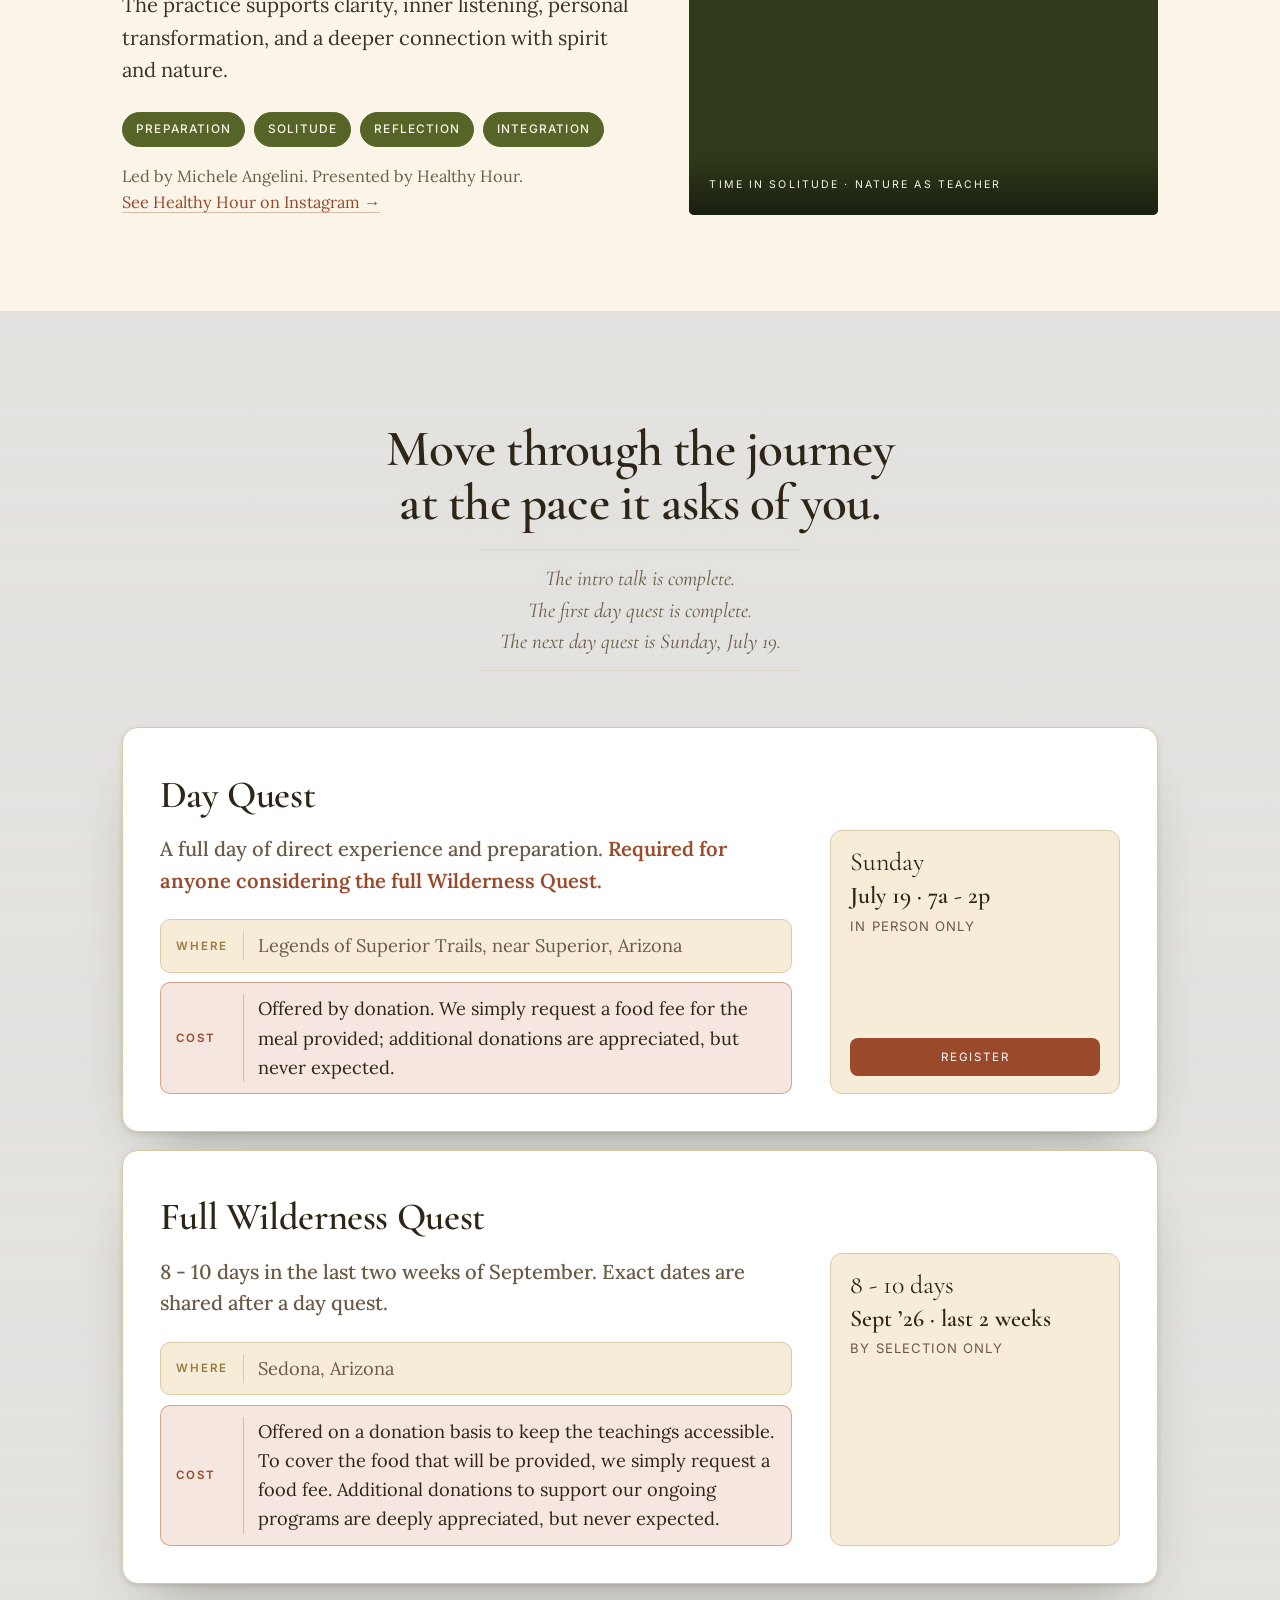
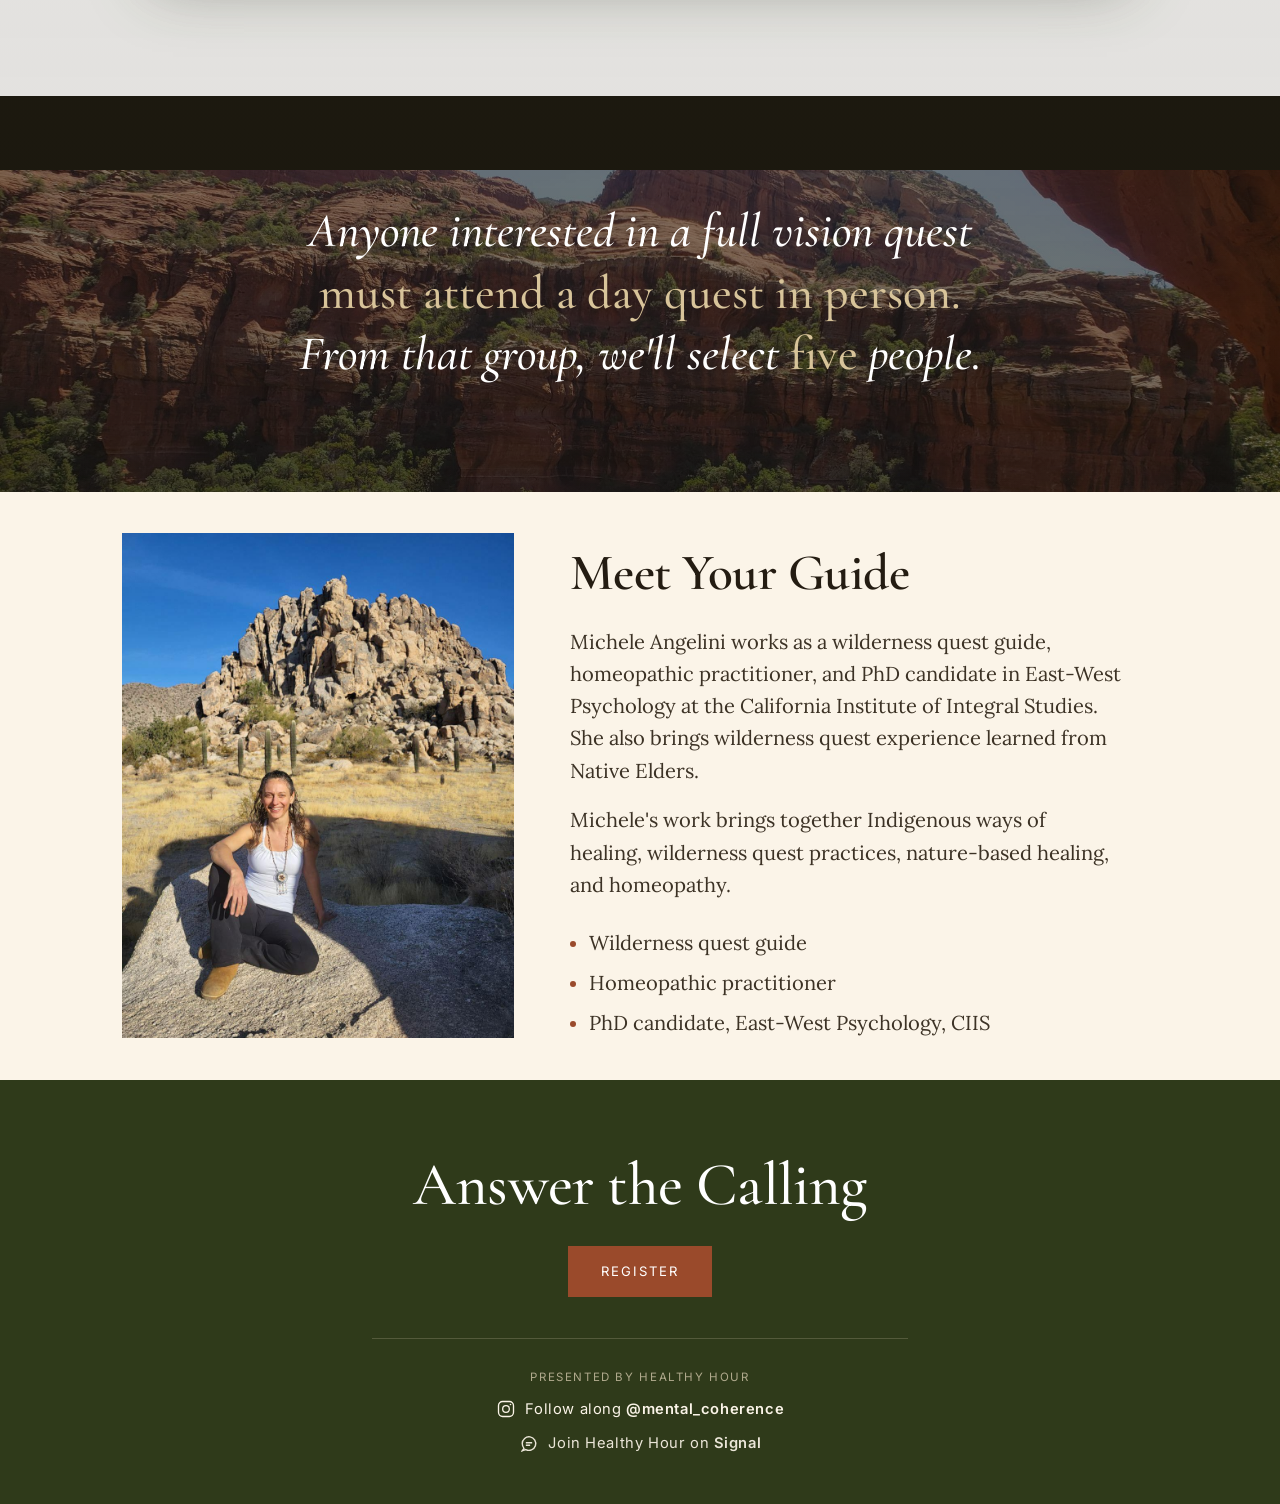
==== commit 83e1d88e: "Wilderness Quest: use Sedona photo as hero" ====
--- a/vision-quest/index.html
+++ b/vision-quest/index.html
@@ -44,7 +44,7 @@
 
 <!-- ===================== HERO ===================== -->
 <header class="hero" id="top">
-  <div class="hero__bg" data-parallax="0.24" style="background-image:url('https://images.unsplash.com/photo-1426604966848-d7adac402bff?auto=format&amp;fit=crop&amp;w=2400&amp;q=80')"></div>
+  <div class="hero__bg" data-parallax="0.24" style="background-image:url('sedona-quest.jpg?v=1')"></div>
   <div class="hero__veil"></div>
   <div class="hero__inner">
     <h1 class="hero__title">Wilderness <em>Quest</em></h1>
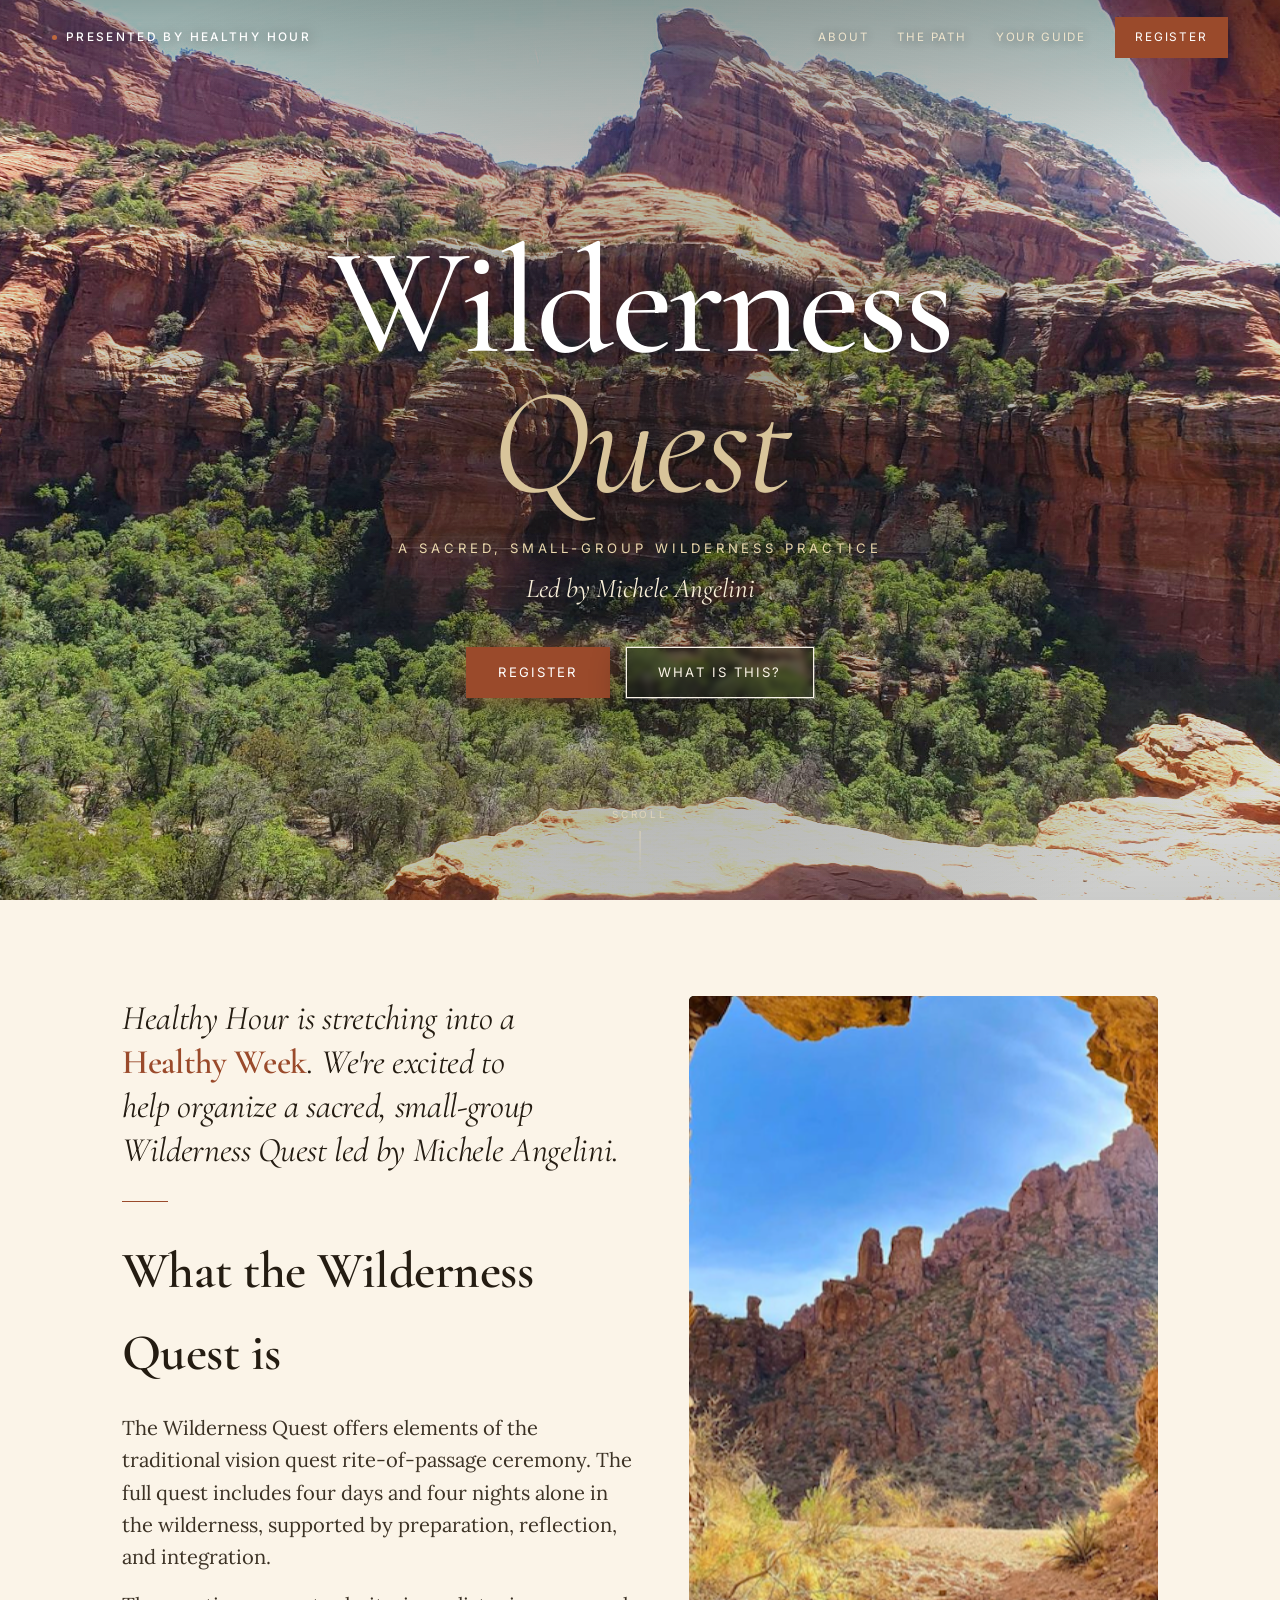
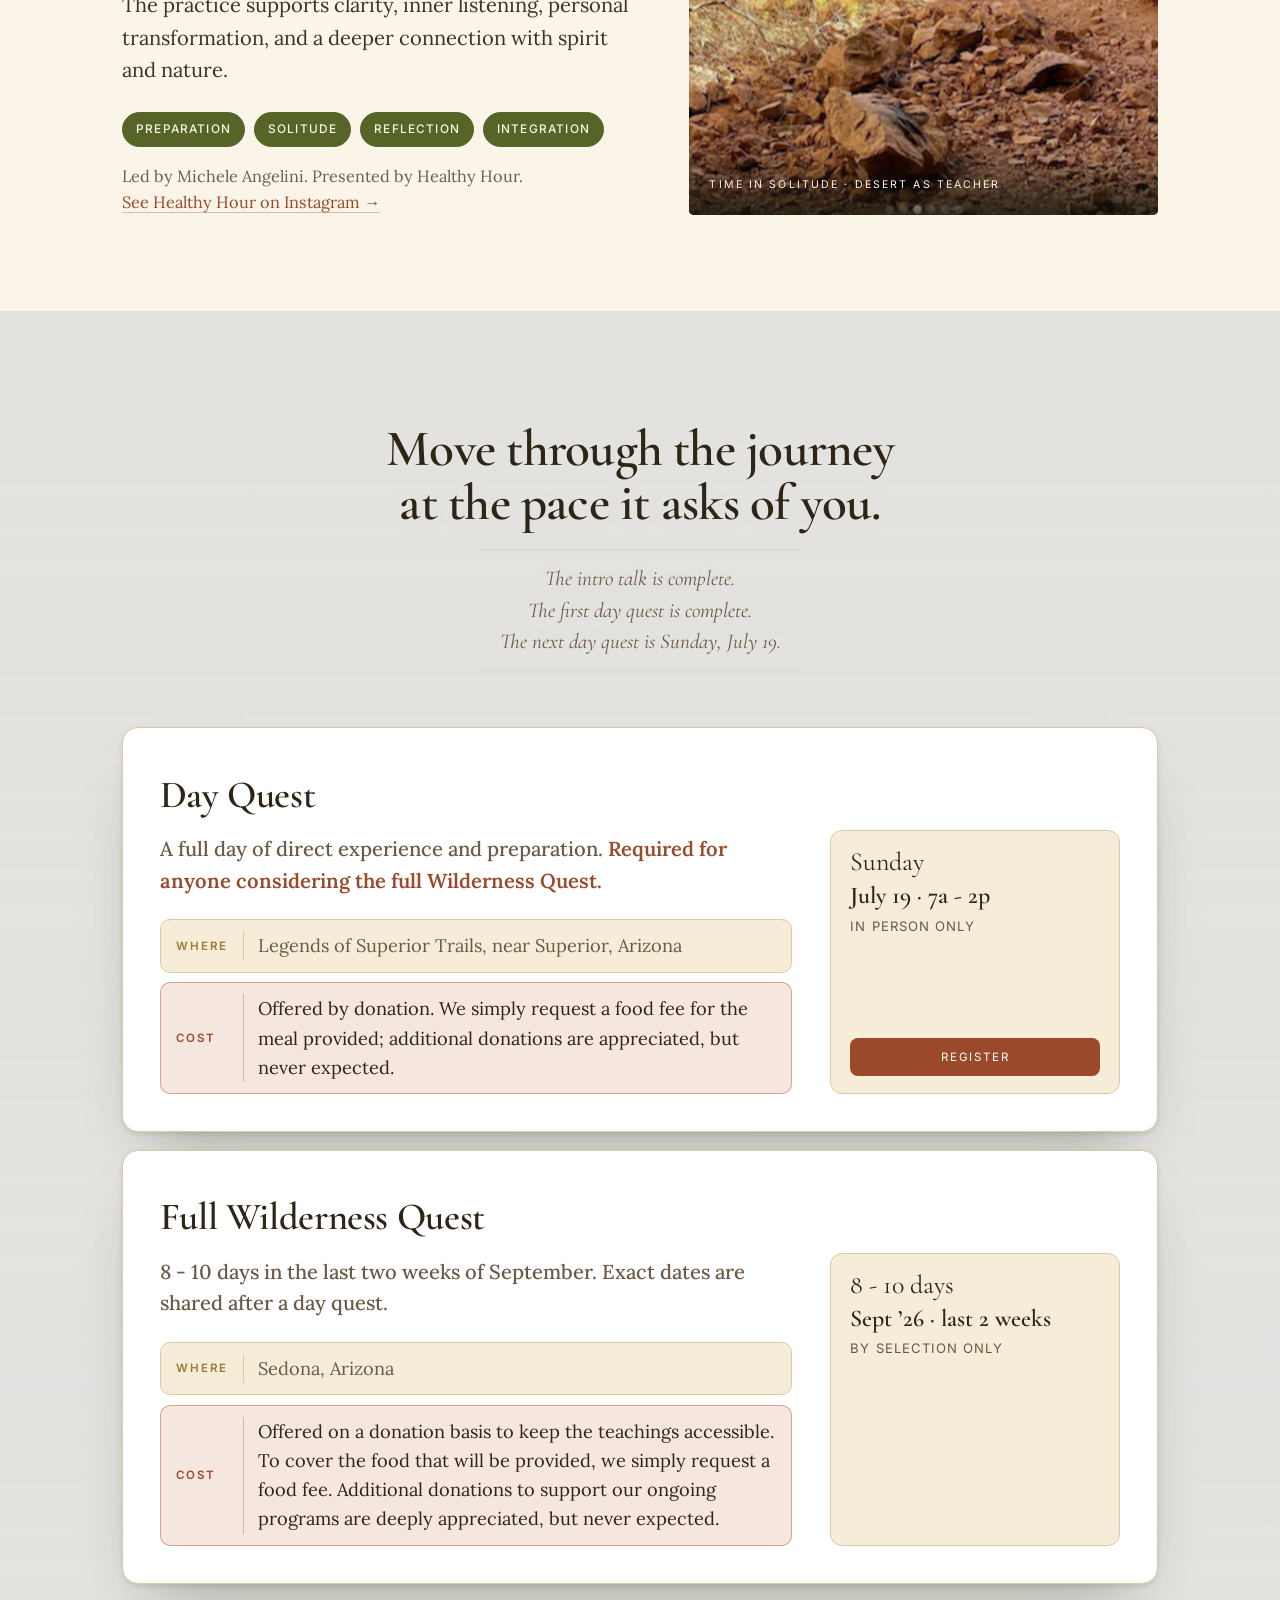
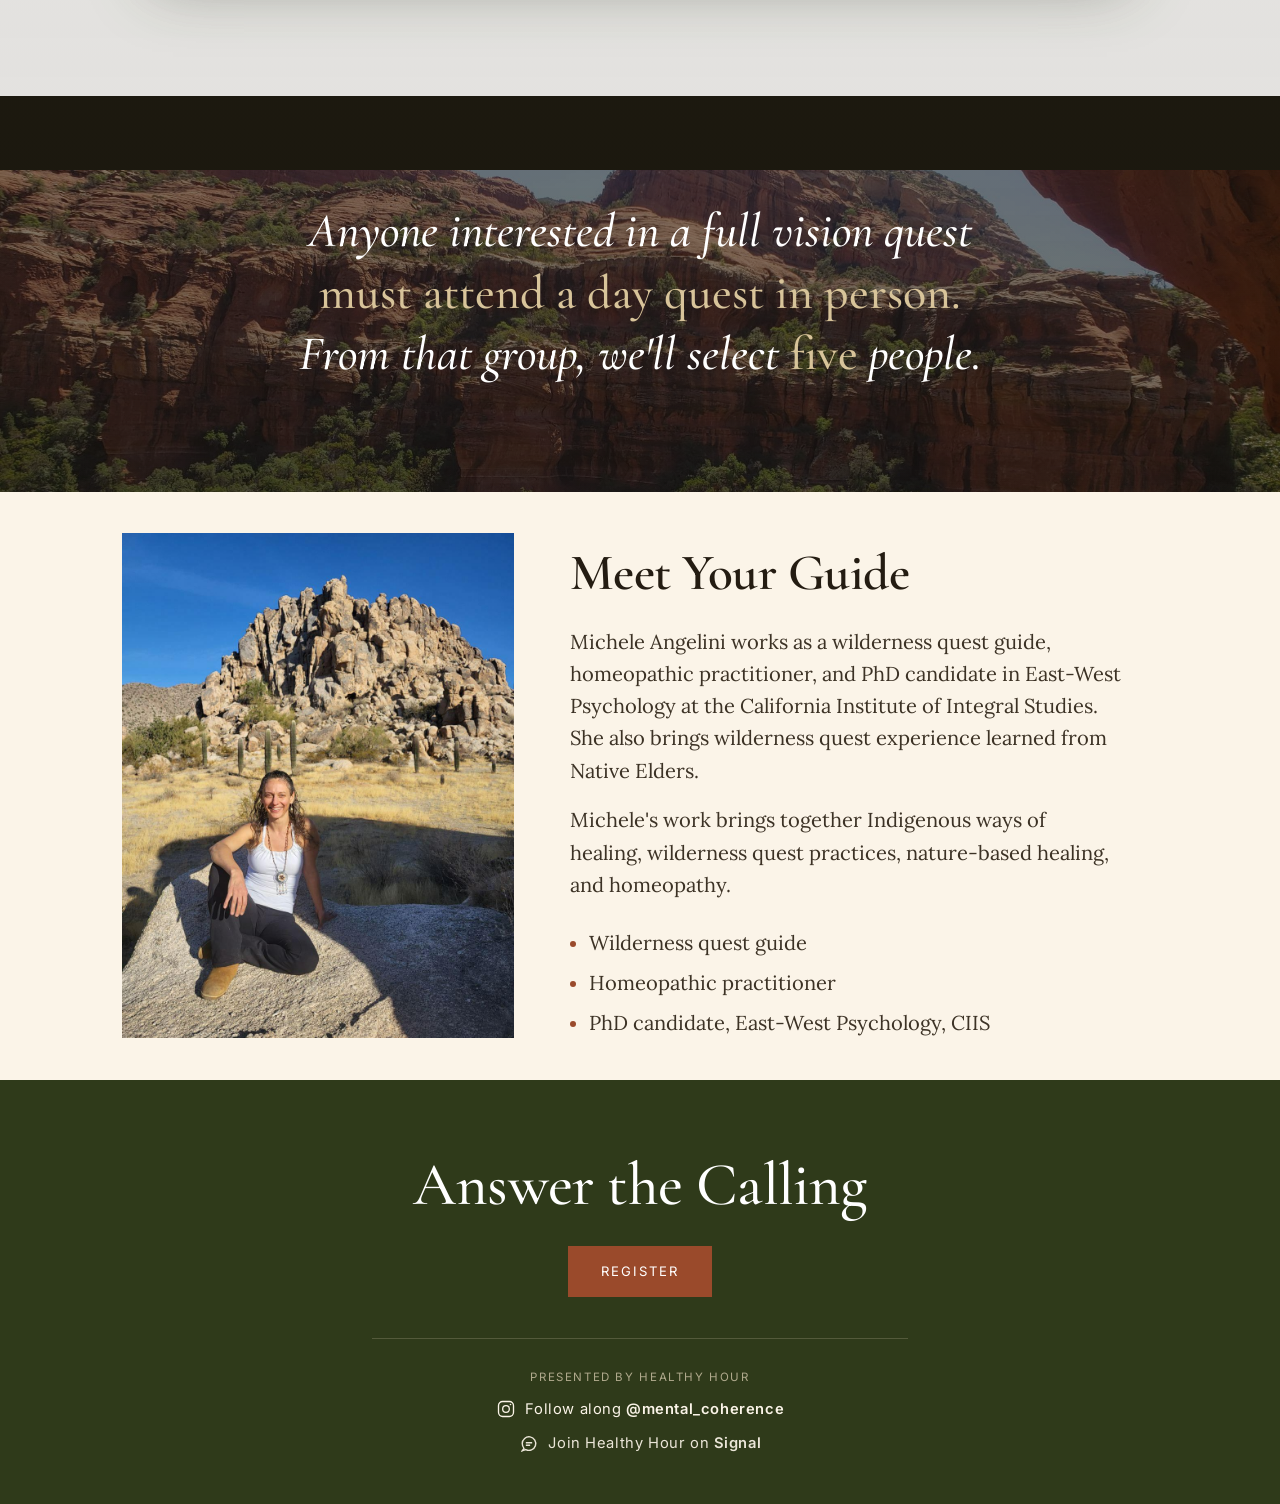
==== commit b3a1c8f9: "Wilderness Quest: use Superior cave image in about section" ====
--- a/vision-quest/index.html
+++ b/vision-quest/index.html
@@ -75,8 +75,8 @@
       <p class="about__host">Led by Michele Angelini. Presented by Healthy Hour.<br><a href="https://www.instagram.com/stories/highlights/17871589359354110/" target="_blank" rel="noopener">See Healthy Hour on Instagram&nbsp;→</a></p>
     </div>
     <figure class="about__media reveal d1" style="margin:0;">
-      <div class="about__media-bg" data-parallax="0.12" style="background-image:url('https://images.unsplash.com/photo-1441974231531-c6227db76b6e?auto=format&amp;fit=crop&amp;w=1400&amp;q=80')"></div>
-      <figcaption>Time in solitude &middot; nature as teacher</figcaption>
+      <div class="about__media-bg" data-parallax="0.12" style="background-image:url('superior-cave.png?v=1')"></div>
+      <figcaption>Time in solitude &middot; desert as teacher</figcaption>
     </figure>
   </div>
 </section>
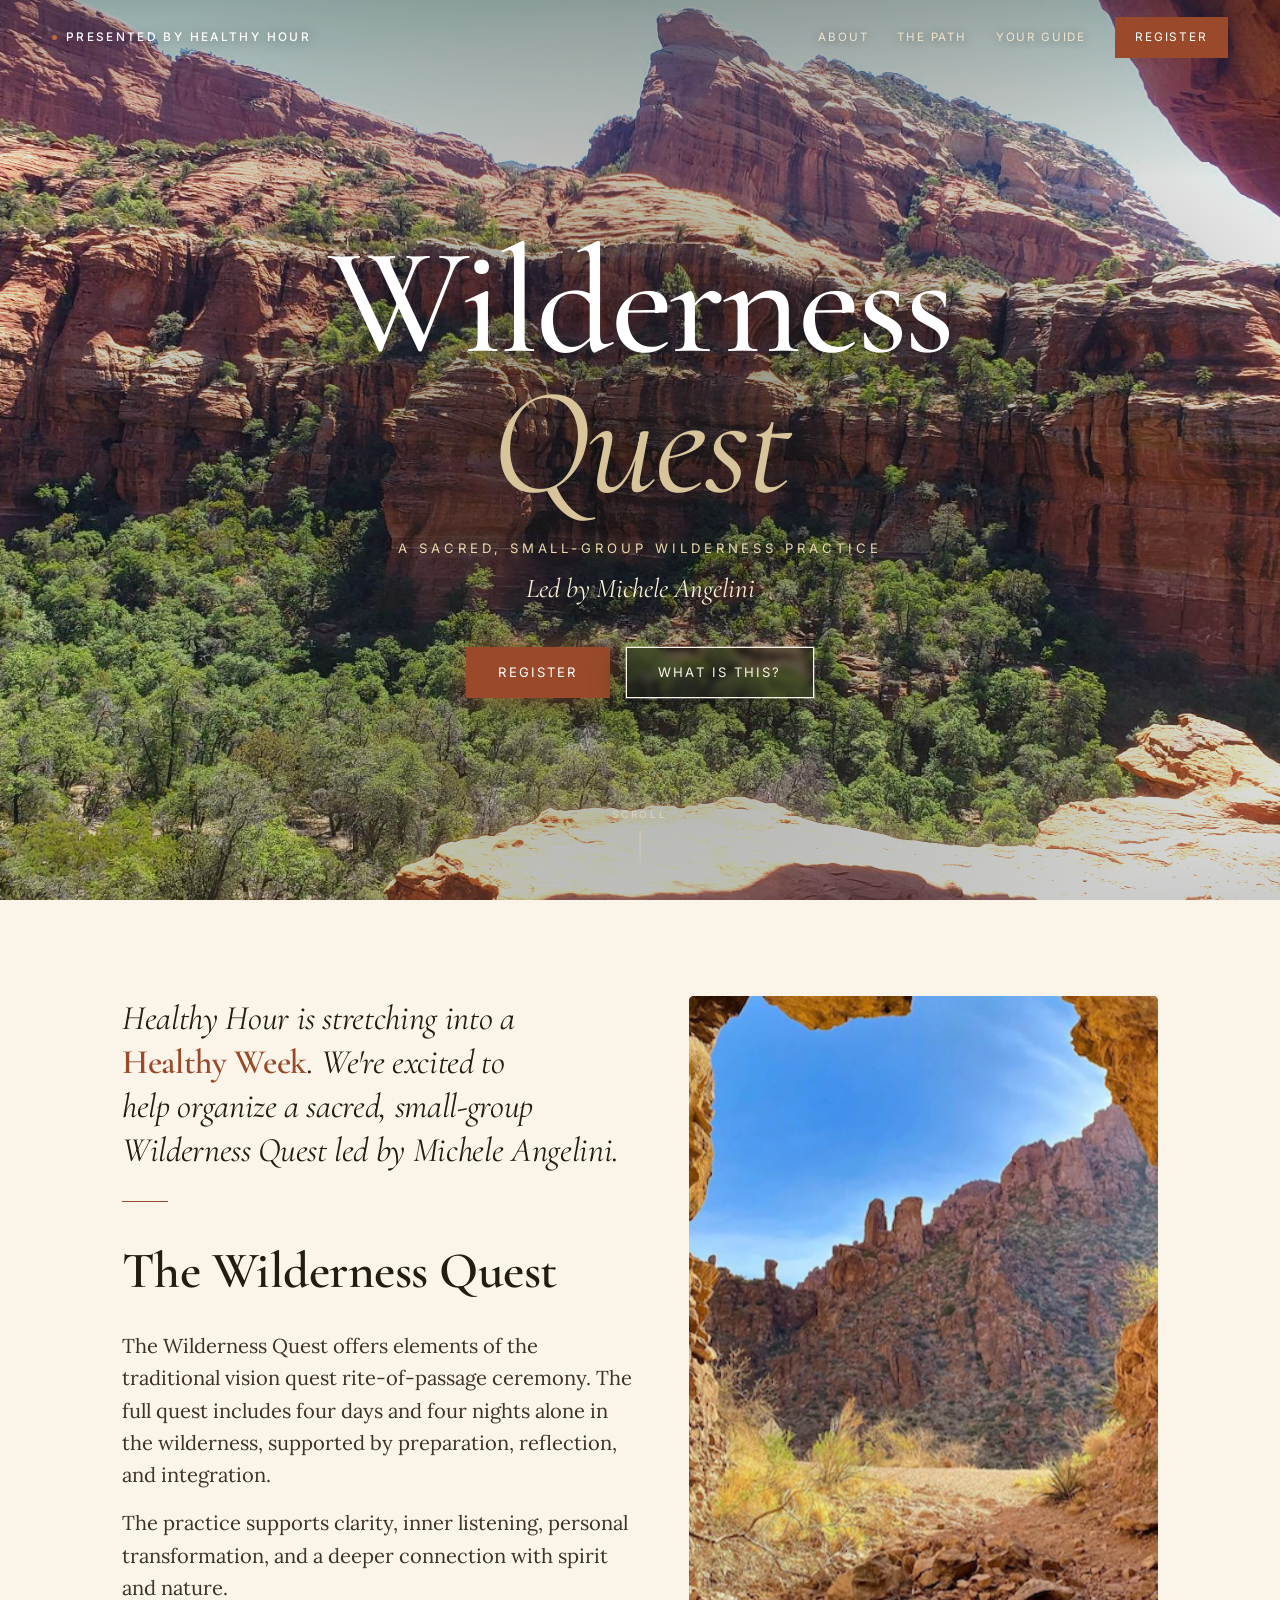
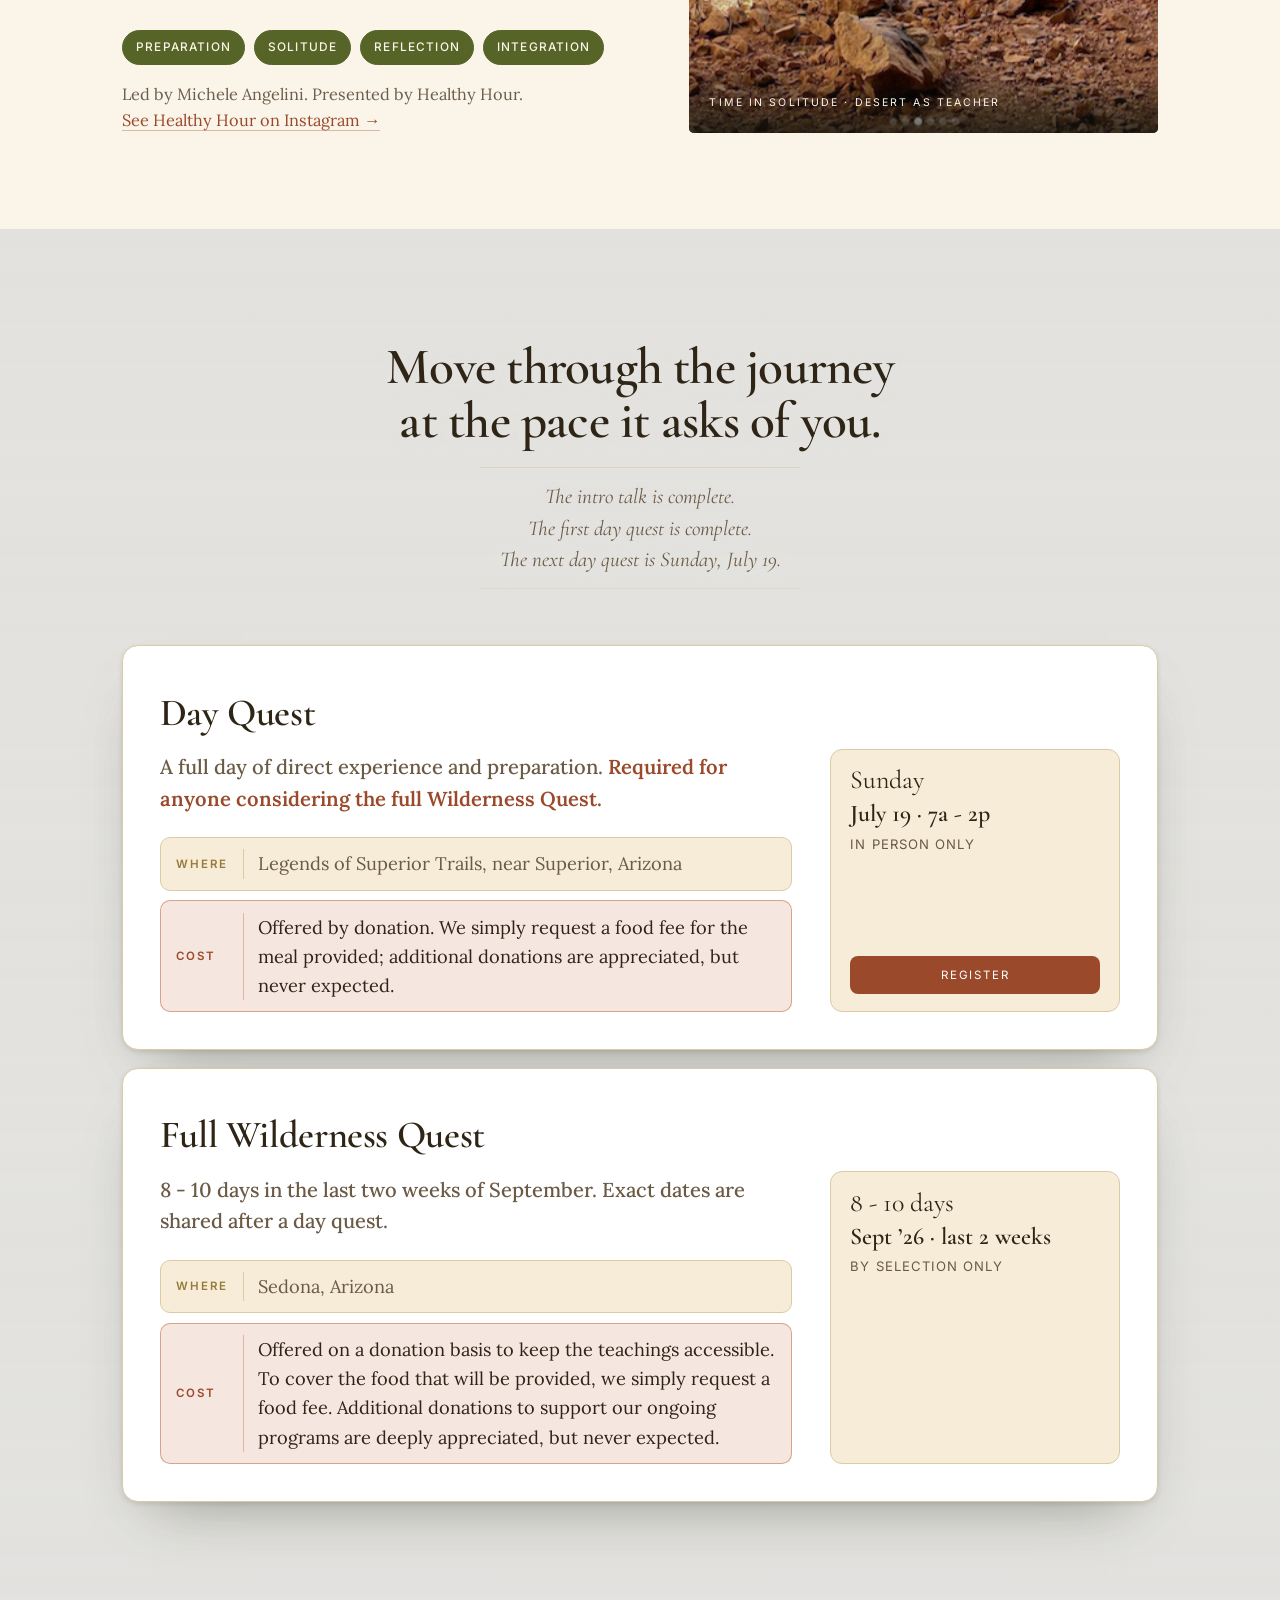
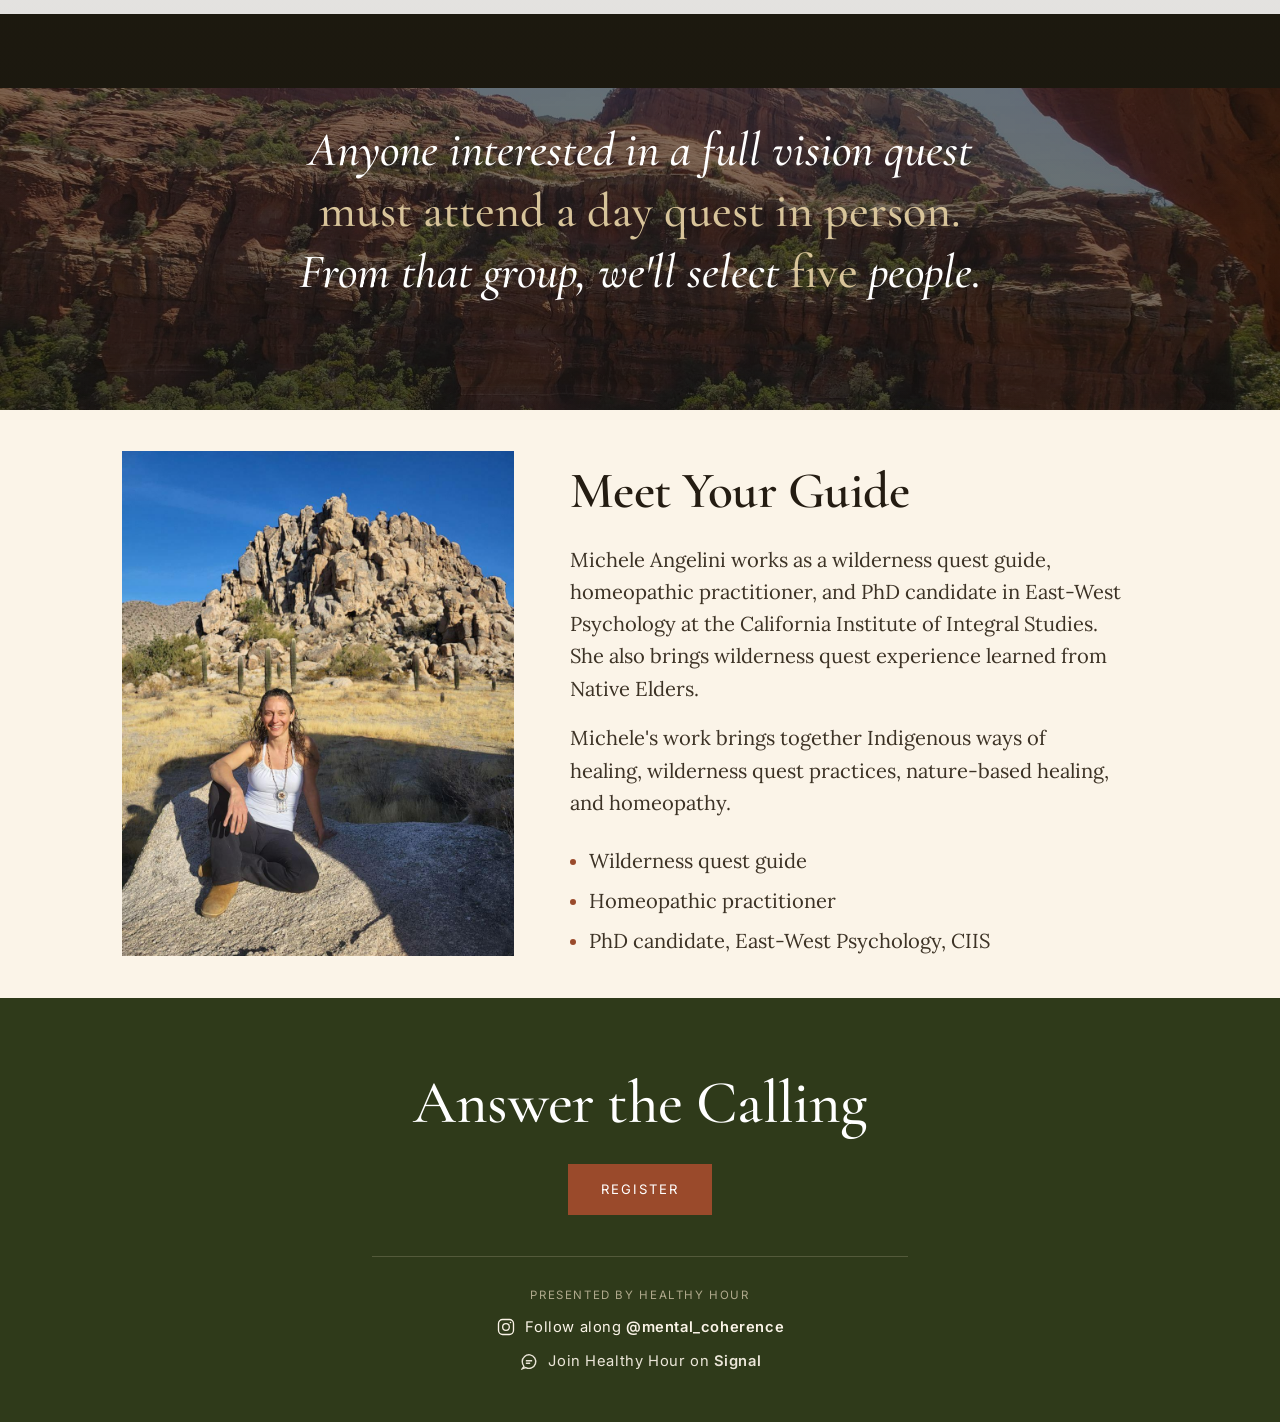
==== commit d97c4130: "Wilderness Quest: simplify about heading" ====
--- a/vision-quest/index.html
+++ b/vision-quest/index.html
@@ -64,7 +64,7 @@
     <div class="about__text reveal">
       <p class="about__lead">Healthy Hour is stretching into a <span class="hh">Healthy Week</span>. We're excited to help organize a sacred, small-group Wilderness Quest led by Michele Angelini.</p>
       <div class="about__divider"></div>
-      <h2 class="about__h">What the Wilderness Quest is</h2>
+      <h2 class="about__h">The Wilderness Quest</h2>
       <div class="about__body">
         <p>The Wilderness Quest offers elements of the traditional vision quest rite-of-passage ceremony. The full quest includes four days and four nights alone in the wilderness, supported by preparation, reflection, and integration.</p>
         <p>The practice supports clarity, inner listening, personal transformation, and a deeper connection with spirit and nature.</p>
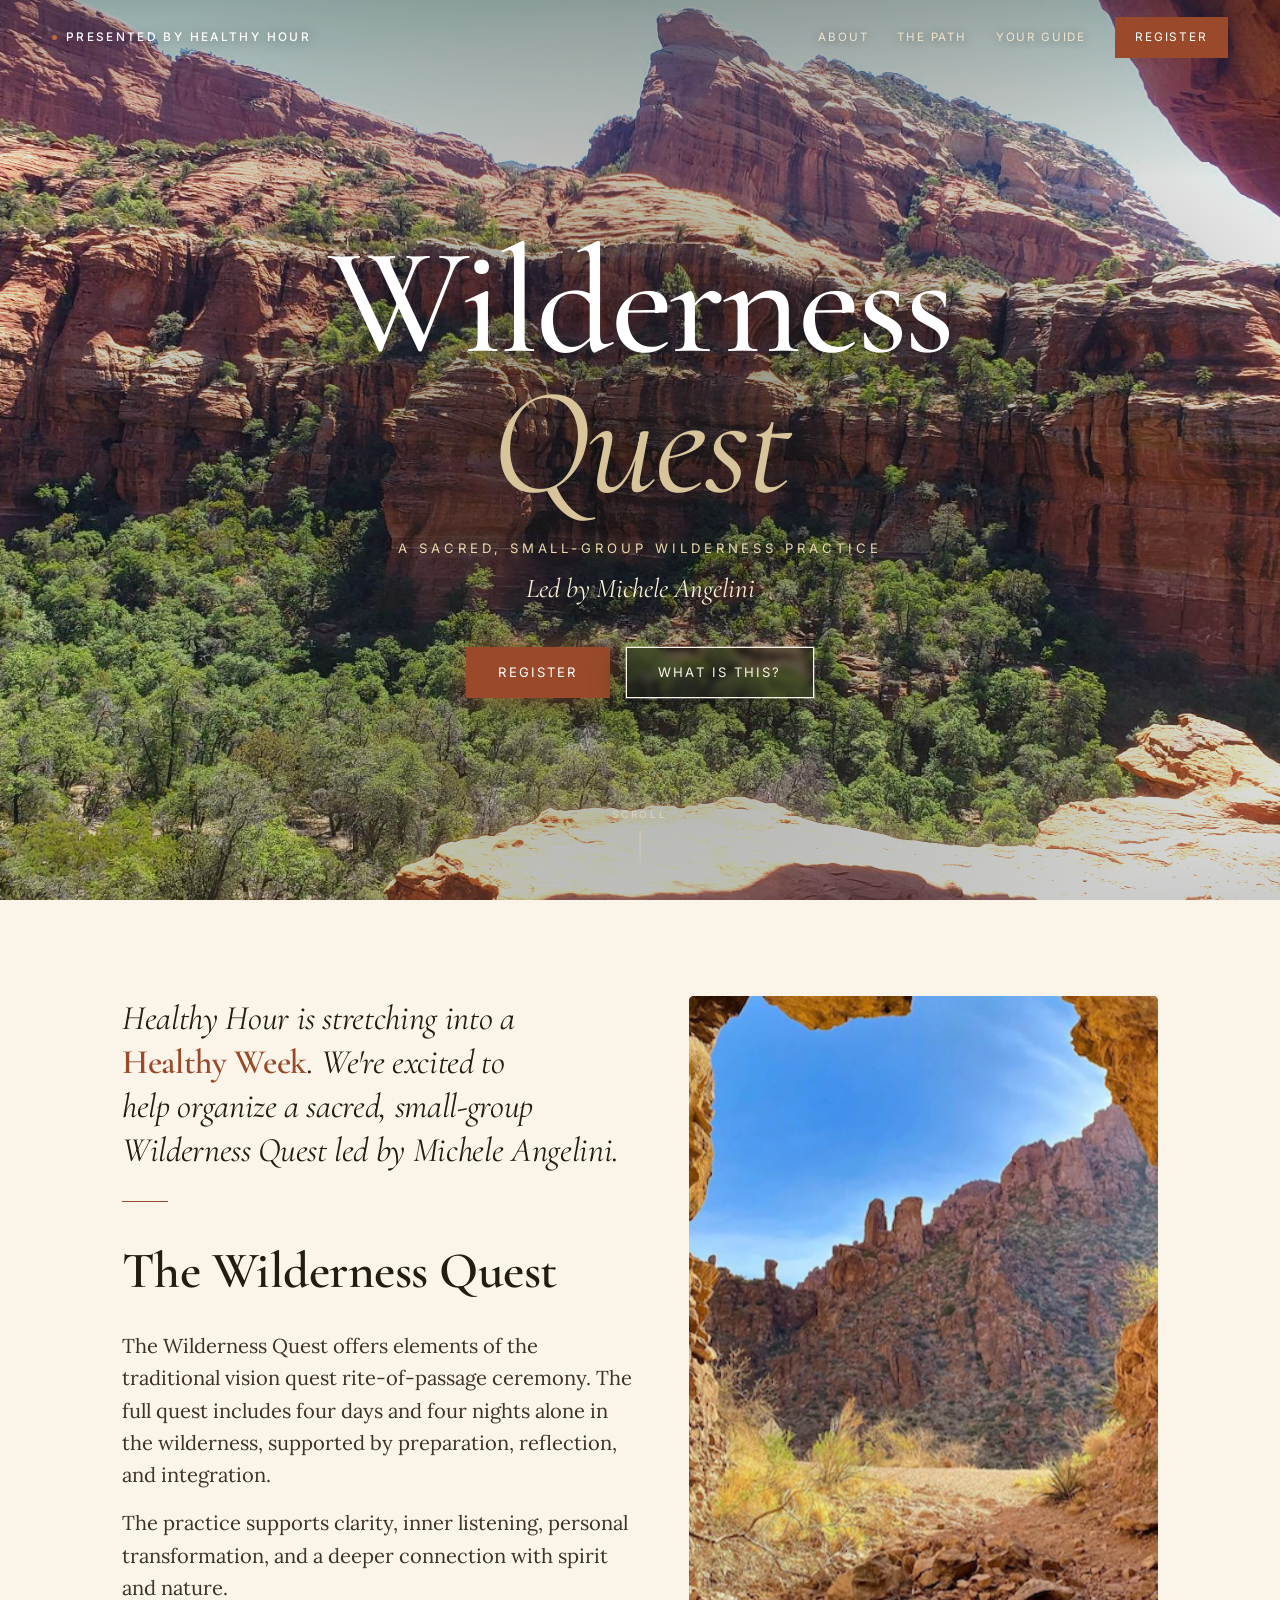
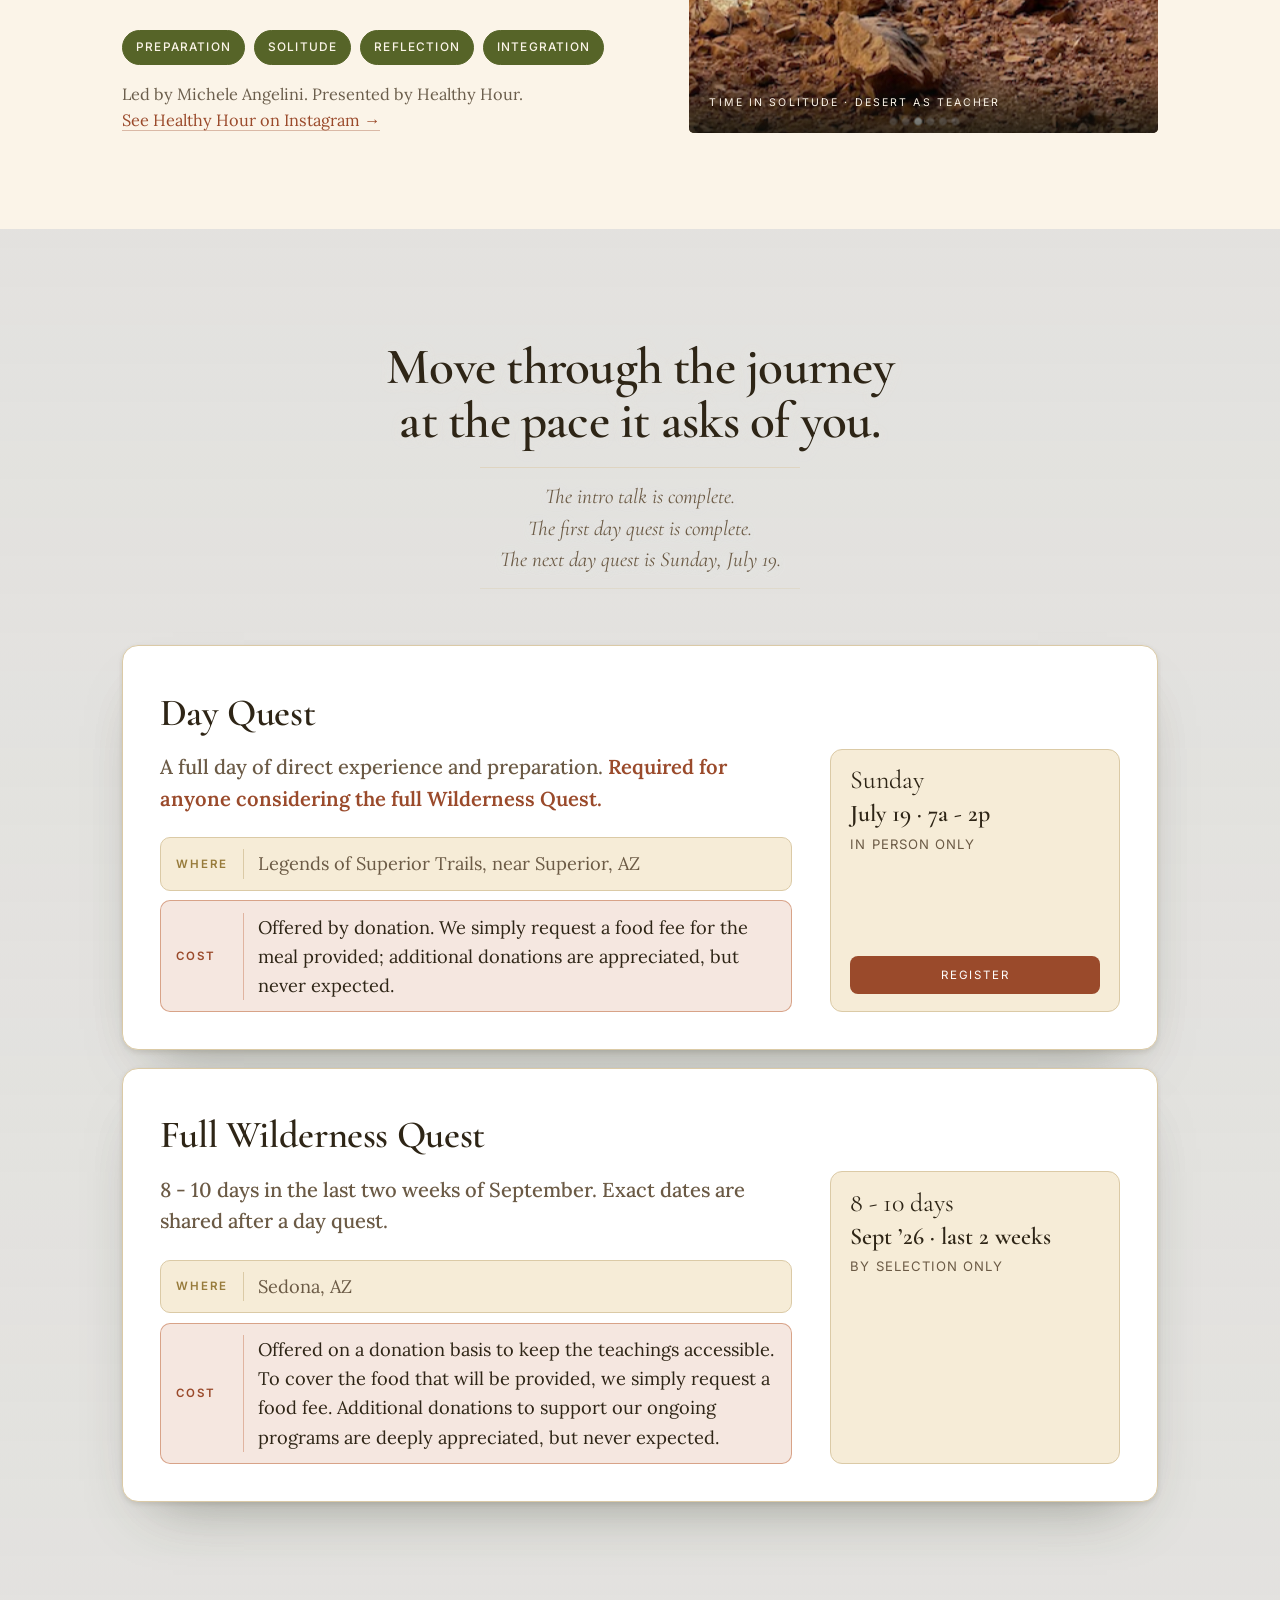
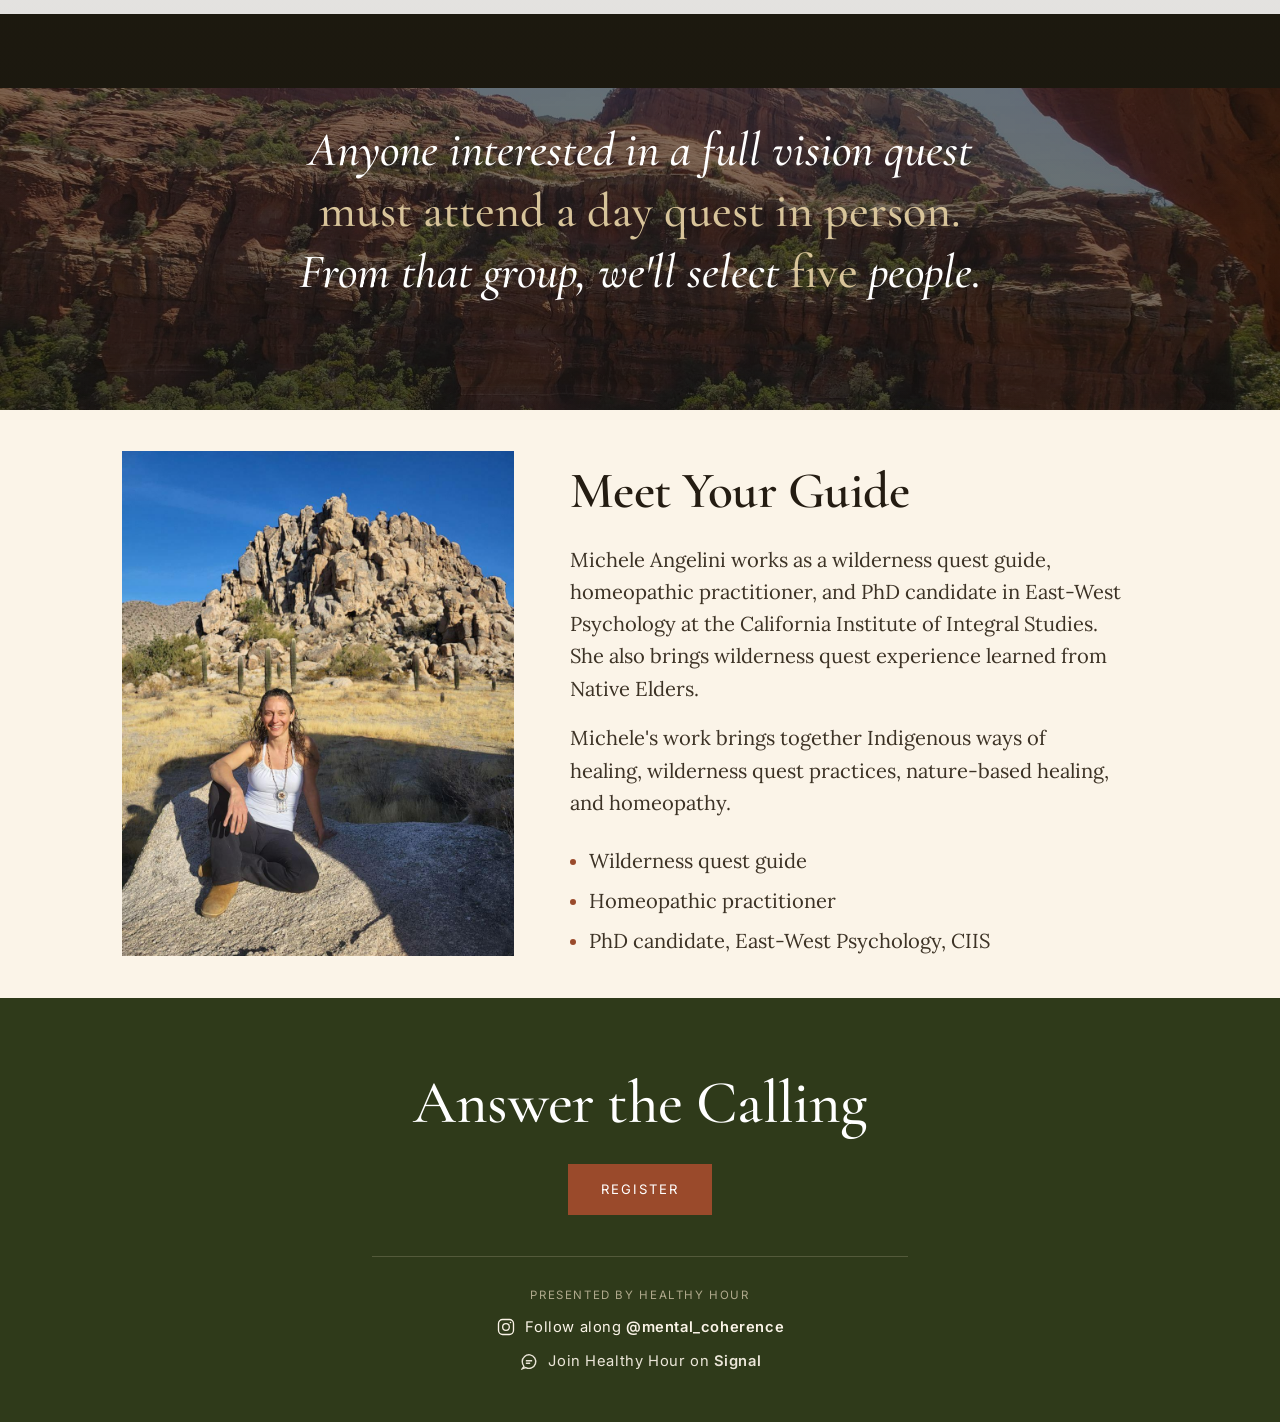
==== commit 10883891: "Wilderness Quest: abbreviate AZ location labels" ====
--- a/vision-quest/index.html
+++ b/vision-quest/index.html
@@ -100,7 +100,7 @@
         <div class="step__main">
           <h3>Day Quest</h3>
           <p>A full day of direct experience and preparation. <span class="em">Required for anyone considering the full Wilderness Quest.</span></p>
-          <p class="step__loc"><b>Where</b><span>Legends of Superior Trails, near Superior, Arizona</span></p>
+          <p class="step__loc"><b>Where</b><span>Legends of Superior Trails, near Superior, AZ</span></p>
           <p class="step__loc step__loc--cost"><b>Cost</b><span>Offered by donation. We simply request a food fee for the meal provided; additional donations are appreciated, but never expected.</span></p>
         </div>
         <div class="step__when step__when--desc-align">
@@ -115,7 +115,7 @@
         <div class="step__main">
           <h3>Full Wilderness Quest</h3>
           <p>8 - 10 days in the last two weeks of September. Exact dates are shared after a day quest.</p>
-          <p class="step__loc"><b>Where</b><span>Sedona, Arizona</span></p>
+          <p class="step__loc"><b>Where</b><span>Sedona, AZ</span></p>
           <p class="step__loc step__loc--cost"><b>Cost</b><span>Offered on a donation basis to keep the teachings accessible. To cover the food that will be provided, we simply request a food fee. Additional donations to support our ongoing programs are deeply appreciated, but never expected.</span></p>
         </div>
         <div class="step__when step__when--desc-align">
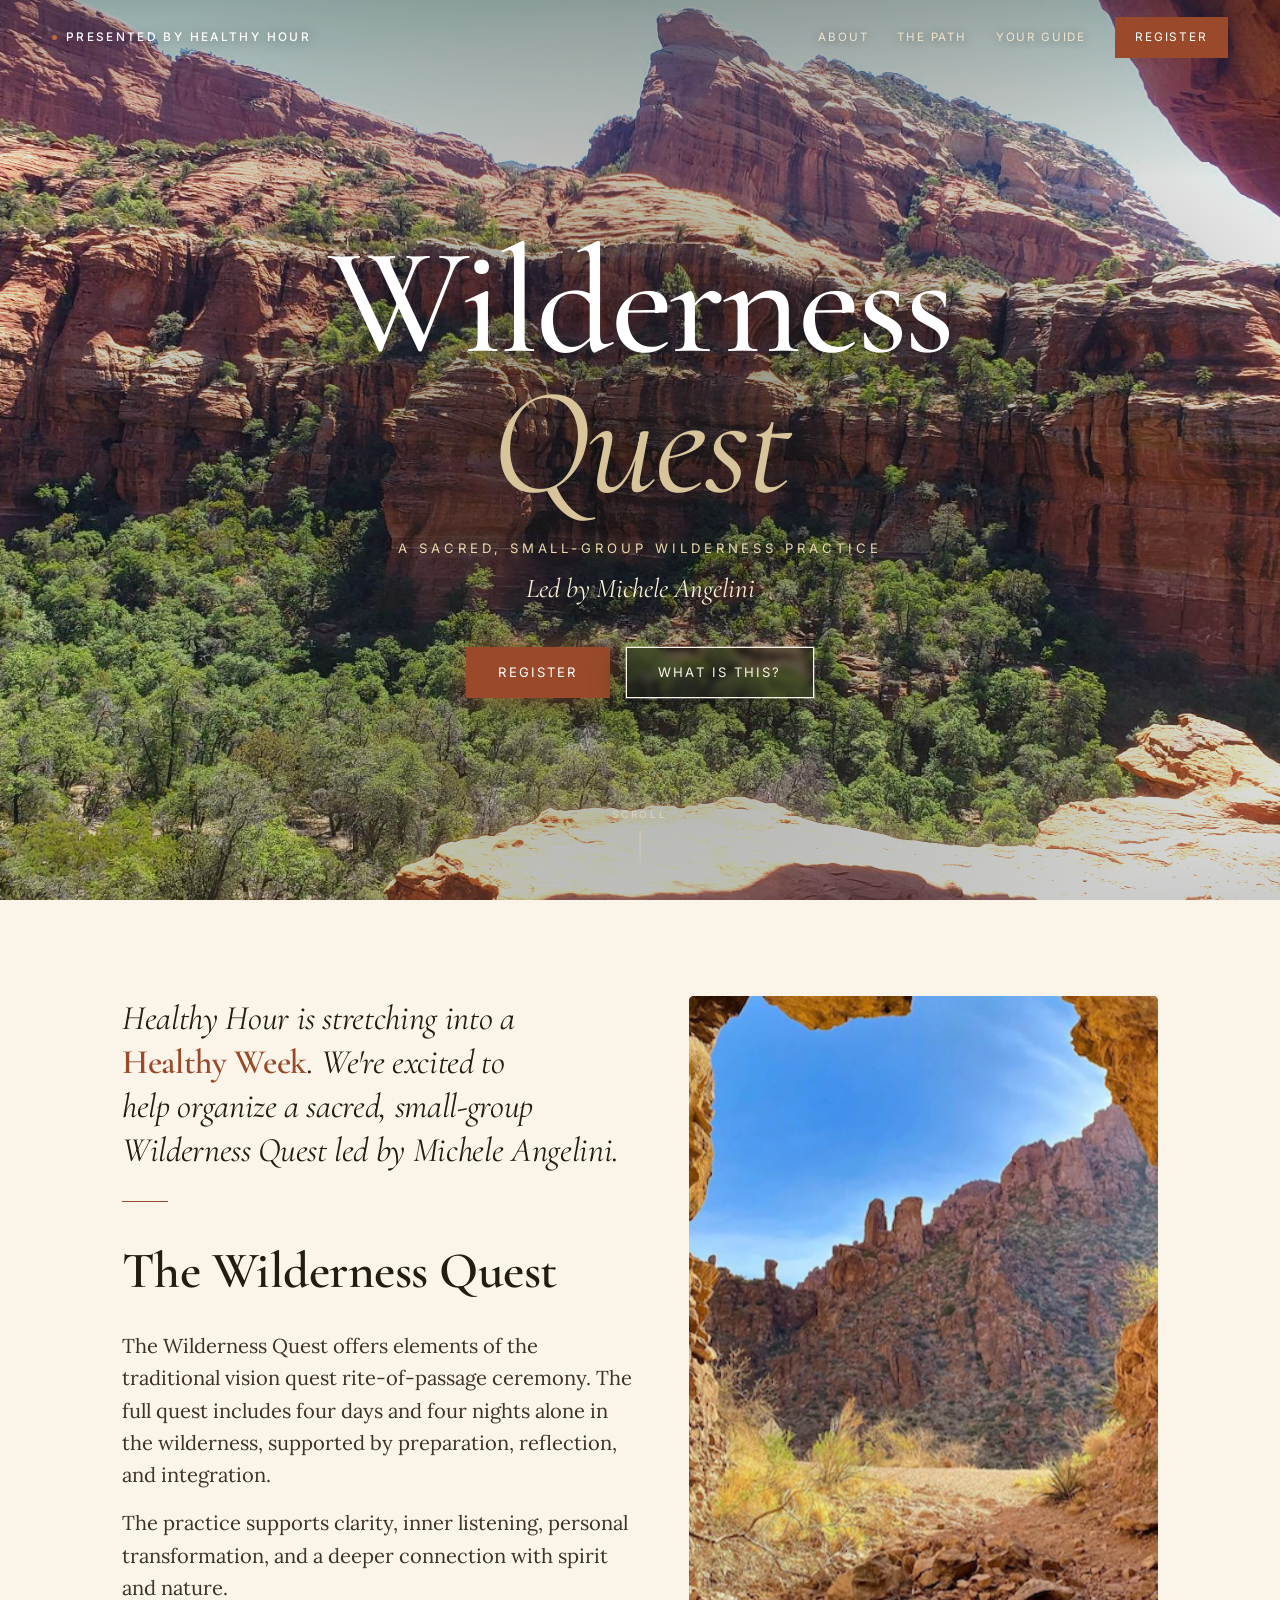
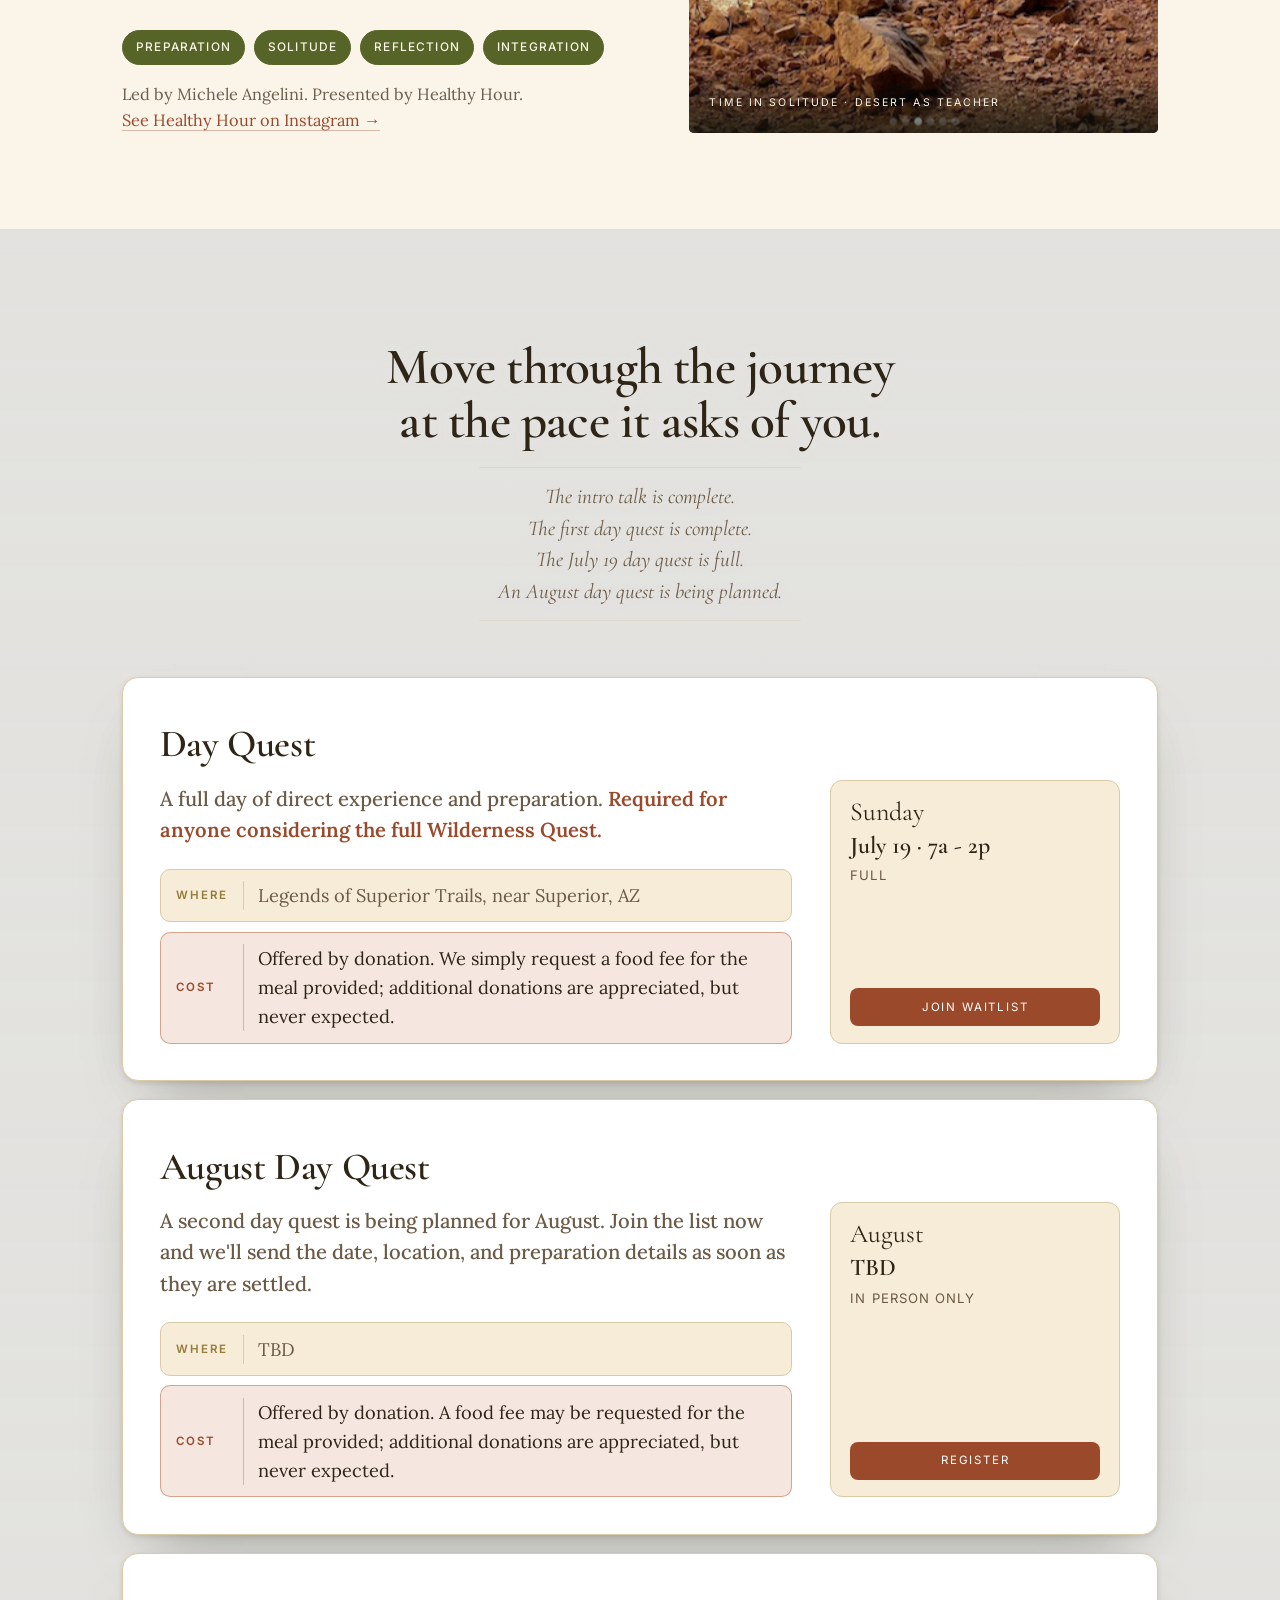
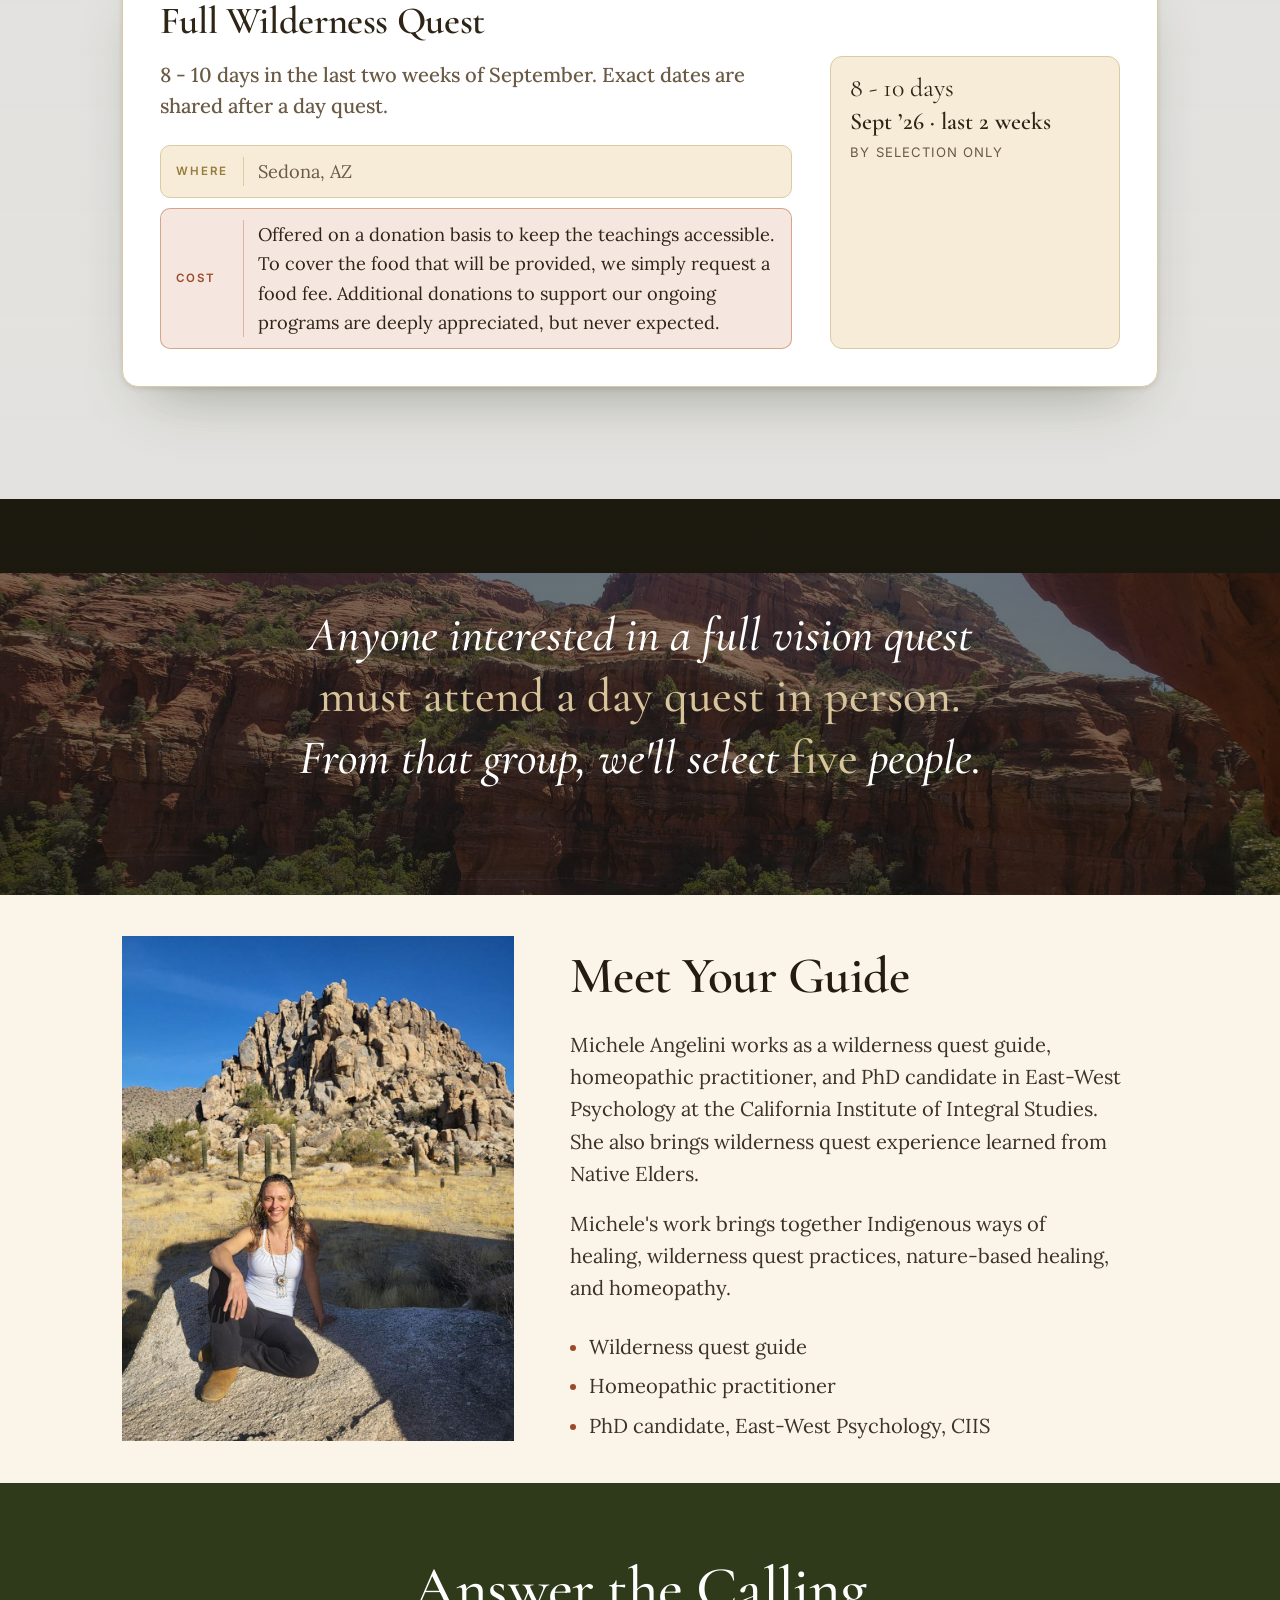
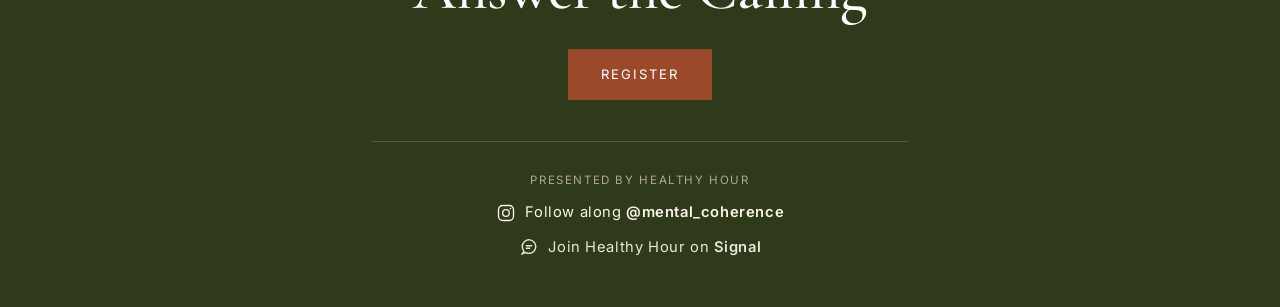
==== commit aa8f4bf0: "Wilderness Quest: cap July day quest and add August waitlist" ====
--- a/vision-quest/index.html
+++ b/vision-quest/index.html
@@ -4,7 +4,7 @@
 <meta charset="utf-8">
 <meta name="viewport" content="width=device-width, initial-scale=1">
 <title>Wilderness Quest 2026: Led by Michele Angelini</title>
-<meta name="description" content="A sacred, small-group Wilderness Quest led by Michele Angelini. Day Quest July 19 prepares participants for a full wilderness quest in Sedona in September 2026. Presented by Healthy Hour.">
+<meta name="description" content="A sacred, small-group Wilderness Quest led by Michele Angelini. The July 19 Day Quest is full, and an August Day Quest is being planned. Presented by Healthy Hour.">
 <meta name="theme-color" content="#11140D">
 <meta property="og:title" content="Wilderness Quest 2026 w/ Michele Angelini">
 <meta property="og:description" content="An intentional, nature-based wilderness practice. Presented by Healthy Hour.">
@@ -38,7 +38,7 @@
     <a class="anchor" href="#about">About</a>
     <a class="anchor" href="#journey">The Path</a>
     <a class="anchor" href="#guide">Your Guide</a>
-    <button class="btn btn--rust nav__cta" data-open-rsvp data-session="Day Quest">Register</button>
+    <button class="btn btn--rust nav__cta" data-open-rsvp data-session="August Day Quest">Register</button>
   </div>
 </nav>
 
@@ -51,7 +51,7 @@
     <p class="hero__tag">A sacred, small-group wilderness practice</p>
     <p class="hero__by">Led by Michele Angelini</p>
     <div class="hero__cta">
-      <button class="btn btn--rust btn--lg" data-open-rsvp data-session="Day Quest">Register</button>
+      <button class="btn btn--rust btn--lg" data-open-rsvp data-session="August Day Quest">Register</button>
       <a class="btn btn--lg" href="#about">What is this?</a>
     </div>
   </div>
@@ -91,7 +91,8 @@
       <div class="journey__note">
         <p>The intro talk is complete.</p>
         <p>The first day quest is complete.</p>
-        <p>The next day quest is Sunday, July 19.</p>
+        <p>The July 19 day quest is full.</p>
+        <p>An August day quest is being planned.</p>
       </div>
     </div>
     <div class="steps">
@@ -106,12 +107,27 @@
         <div class="step__when step__when--desc-align">
           <span class="step__day">Sunday</span>
           <b>July 19 &middot; 7a - 2p</b>
+          <span class="step__mode">Full</span>
+          <div class="step__cta"><button class="step__btn" data-open-rsvp data-session="Day Quest Waitlist">Join waitlist</button></div>
+        </div>
+      </div>
+
+      <div class="step reveal d1">
+        <div class="step__main">
+          <h3>August Day Quest</h3>
+          <p>A second day quest is being planned for August. Join the list now and we'll send the date, location, and preparation details as soon as they are settled.</p>
+          <p class="step__loc"><b>Where</b><span>TBD</span></p>
+          <p class="step__loc step__loc--cost"><b>Cost</b><span>Offered by donation. A food fee may be requested for the meal provided; additional donations are appreciated, but never expected.</span></p>
+        </div>
+        <div class="step__when step__when--desc-align">
+          <span class="step__day">August</span>
+          <b>TBD</b>
           <span class="step__mode">In person only</span>
-          <div class="step__cta"><button class="step__btn" data-open-rsvp data-session="Day Quest">Register</button></div>
-        </div>
-      </div>
-
-      <div class="step reveal d1">
+          <div class="step__cta"><button class="step__btn" data-open-rsvp data-session="August Day Quest">Register</button></div>
+        </div>
+      </div>
+
+      <div class="step reveal d2">
         <div class="step__main">
           <h3>Full Wilderness Quest</h3>
           <p>8 - 10 days in the last two weeks of September. Exact dates are shared after a day quest.</p>
@@ -163,7 +179,7 @@
 <section class="closing" id="join">
   <div class="wrap closing__inner reveal">
     <h2>Answer the Calling</h2>
-    <button class="btn btn--rust btn--lg" data-open-rsvp data-session="Day Quest">Register</button>
+    <button class="btn btn--rust btn--lg" data-open-rsvp data-session="August Day Quest">Register</button>
     <div class="closing__meta">
       <span class="closing__host">Presented by Healthy Hour</span>
       <a class="ig" href="https://www.instagram.com/mental_coherence/" target="_blank" rel="noopener">
@@ -182,17 +198,21 @@
 <div class="veil" id="rsvp">
   <div class="modal" role="dialog" aria-modal="true" aria-label="Request to join">
     <form id="rsvpForm" data-registration-endpoint="https://vision-quest-registration.cperryiii.workers.dev/register">
-      <h3>Register</h3>
-      <p class="sub">Register for the July 19 day quest and tell us where to reach you.</p>
+      <h3>Register / Waitlist</h3>
+      <p class="sub">Register for the August day quest or join the waitlist for the next available day quest.</p>
       <div class="field">
         <label>Session</label>
         <div class="sopts">
-          <button type="button" class="sopt" data-name="Day Quest" aria-pressed="false">
+          <button type="button" class="sopt" data-name="August Day Quest" aria-pressed="false">
             <span class="sopt__check" aria-hidden="true"></span>
-            <span class="sopt__txt"><b>Day Quest</b><small>Sun July 19 &middot; 7a - 2p</small></span>
+            <span class="sopt__txt"><b>August Day Quest</b><small>Date, time, and location TBD</small></span>
           </button>
-        </div>
-        <p class="sopt-note" id="soptNote">Please choose the day quest.</p>
+          <button type="button" class="sopt" data-name="Day Quest Waitlist" aria-pressed="false">
+            <span class="sopt__check" aria-hidden="true"></span>
+            <span class="sopt__txt"><b>Next Day Quest Waitlist</b><small>For openings or the next confirmed date</small></span>
+          </button>
+        </div>
+        <p class="sopt-note" id="soptNote">Please choose an option.</p>
       </div>
       <div class="field">
         <label for="rsvpFirst">First name</label>
@@ -213,7 +233,7 @@
       <p class="sopt-note" id="rsvpError" role="alert"></p>
       <div class="modal__row">
         <button type="button" class="btn-ghost" data-close-rsvp>Cancel</button>
-        <button type="submit" class="btn-solid">Register</button>
+        <button type="submit" class="btn-solid">Submit</button>
       </div>
     </form>
     <div class="modal-confirm" id="rsvpConfirm" style="display:none;">
@@ -239,6 +259,6 @@
   </div>
 </div>
 
-<script src="vq.js?v=13"></script>
+<script src="vq.js?v=14"></script>
 </body>
 </html>
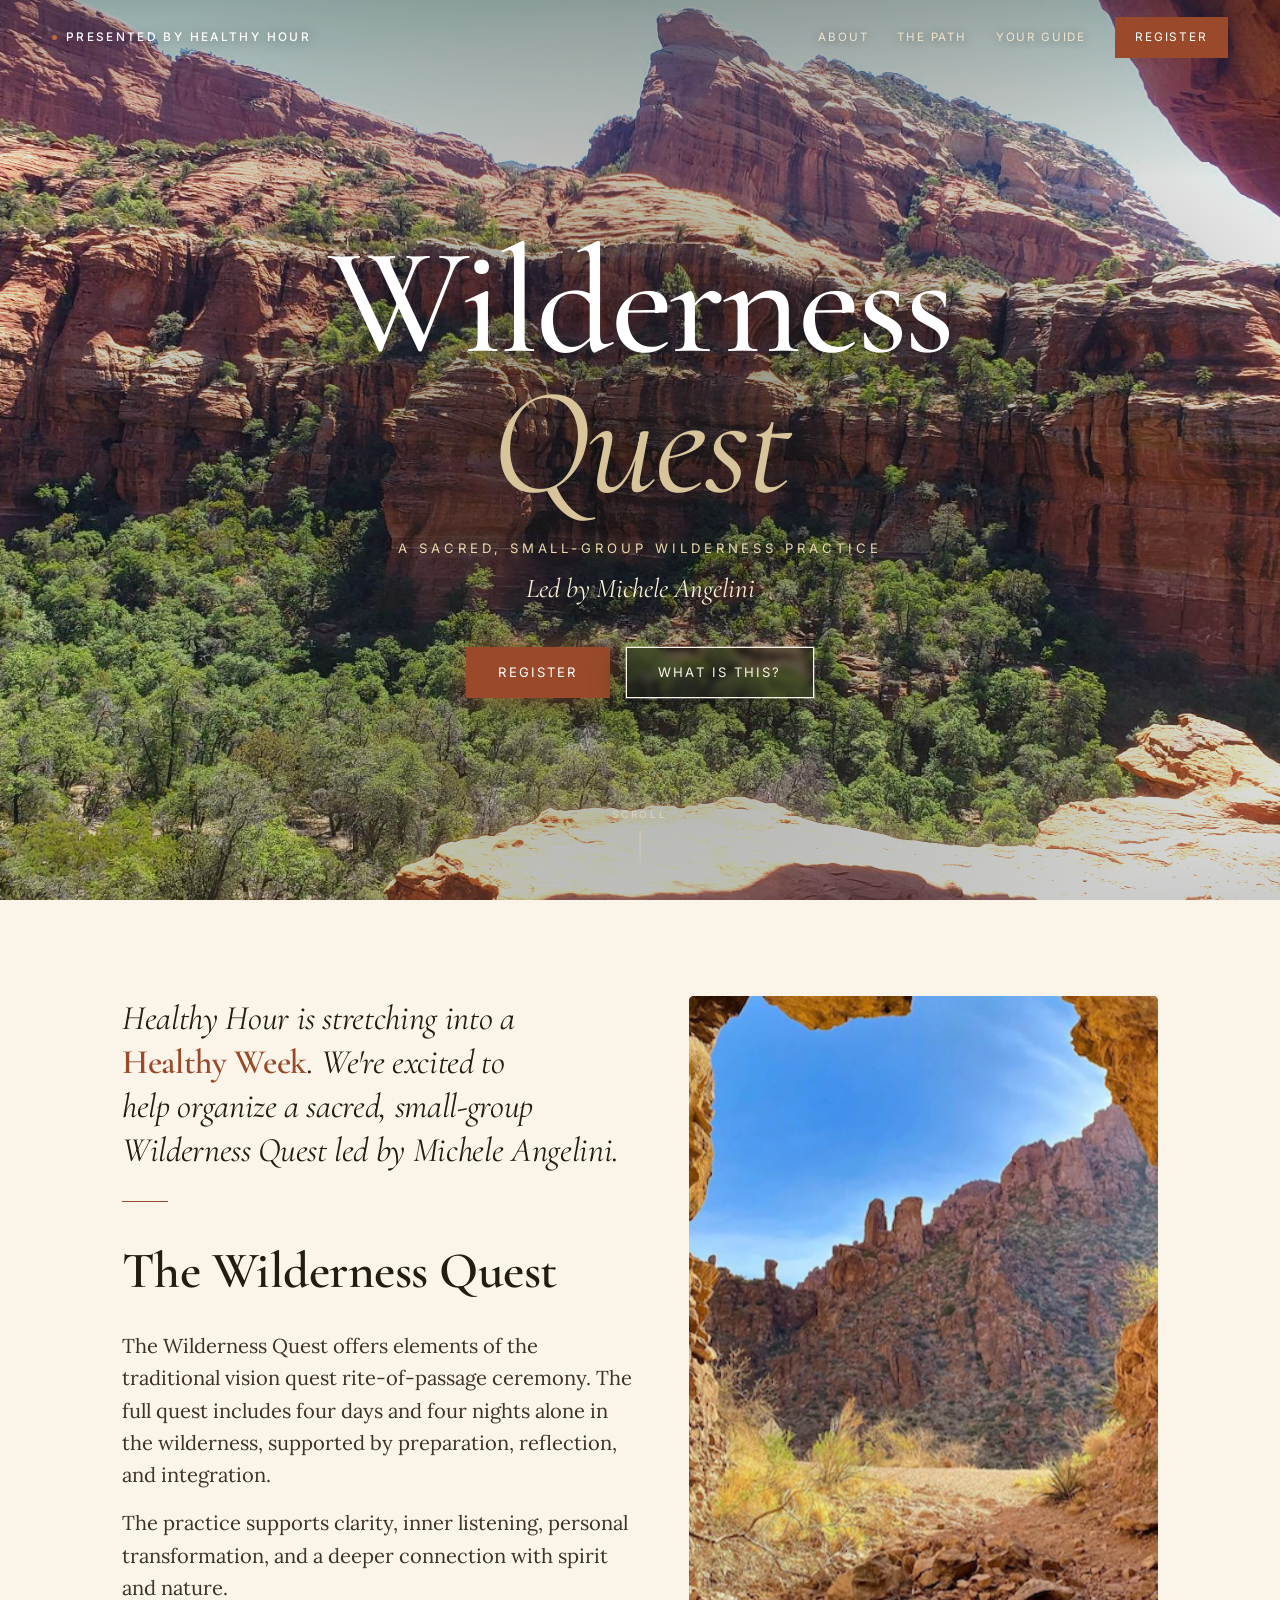
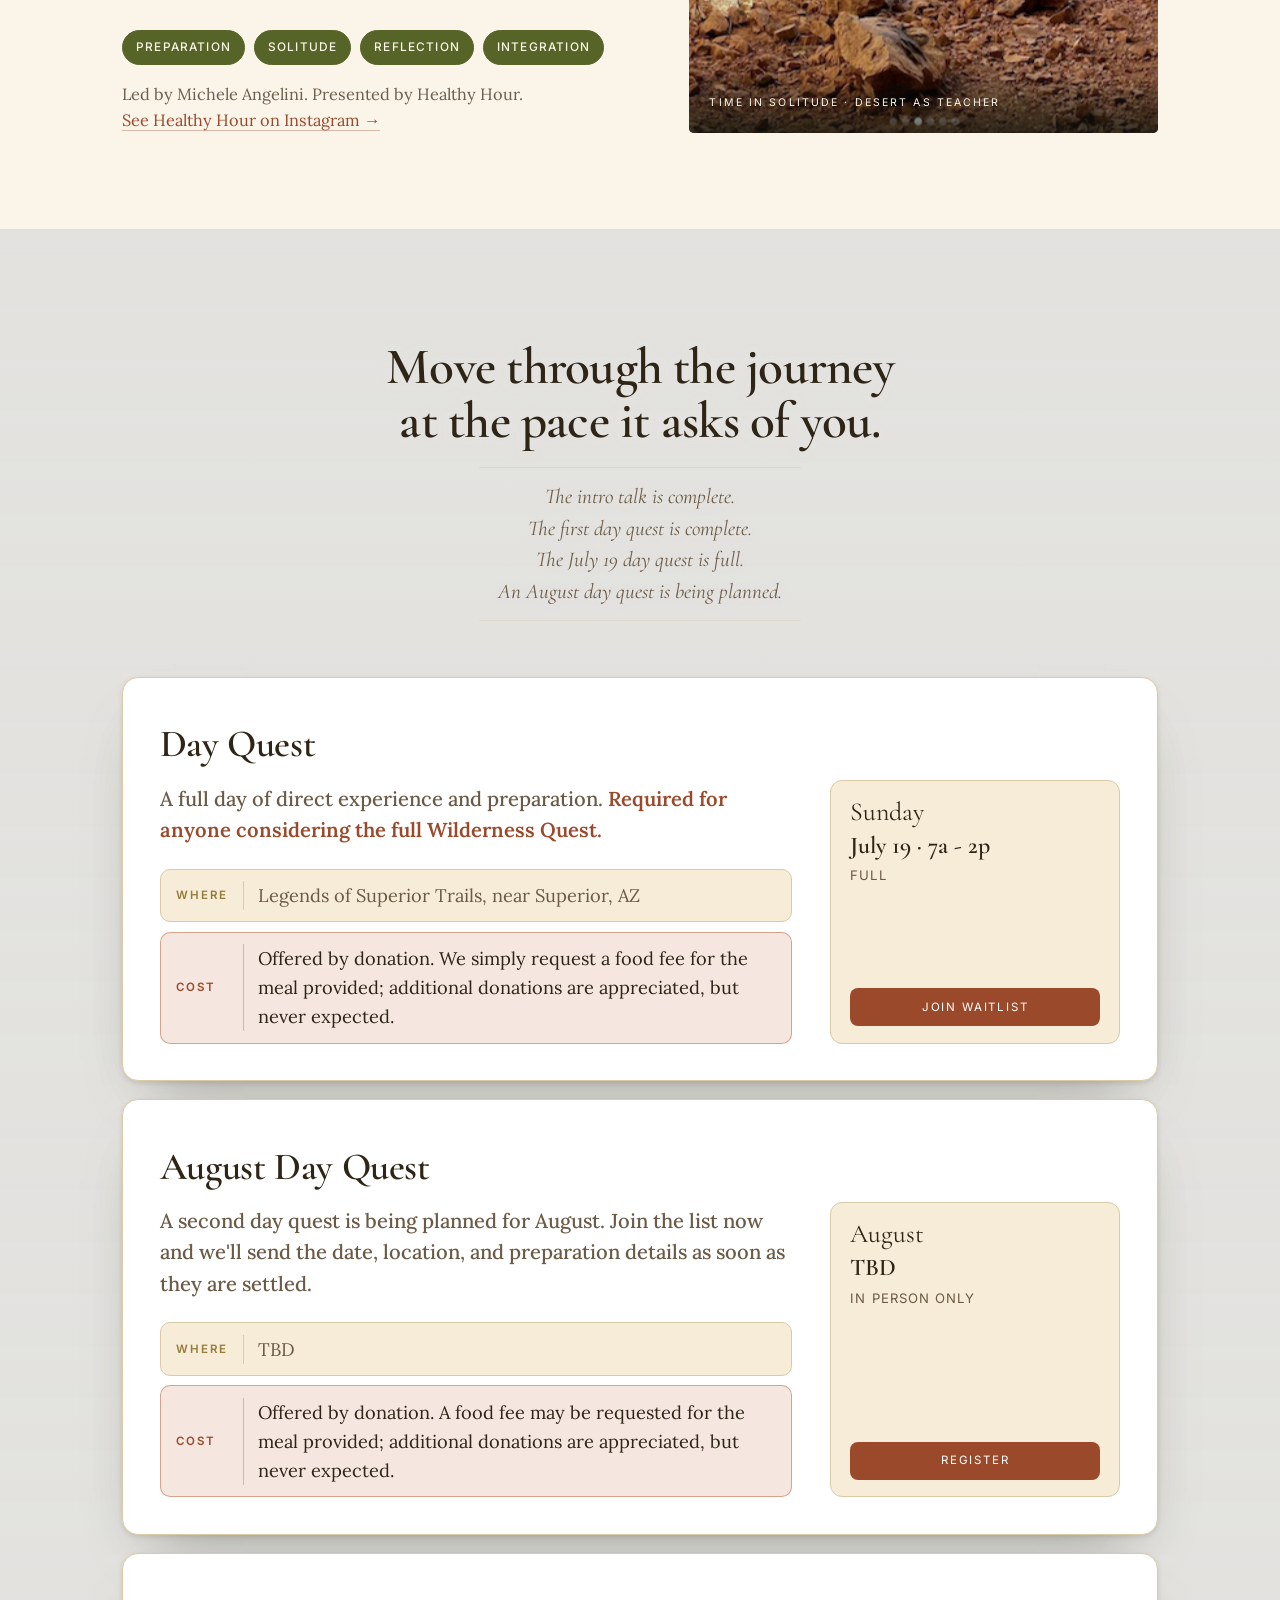
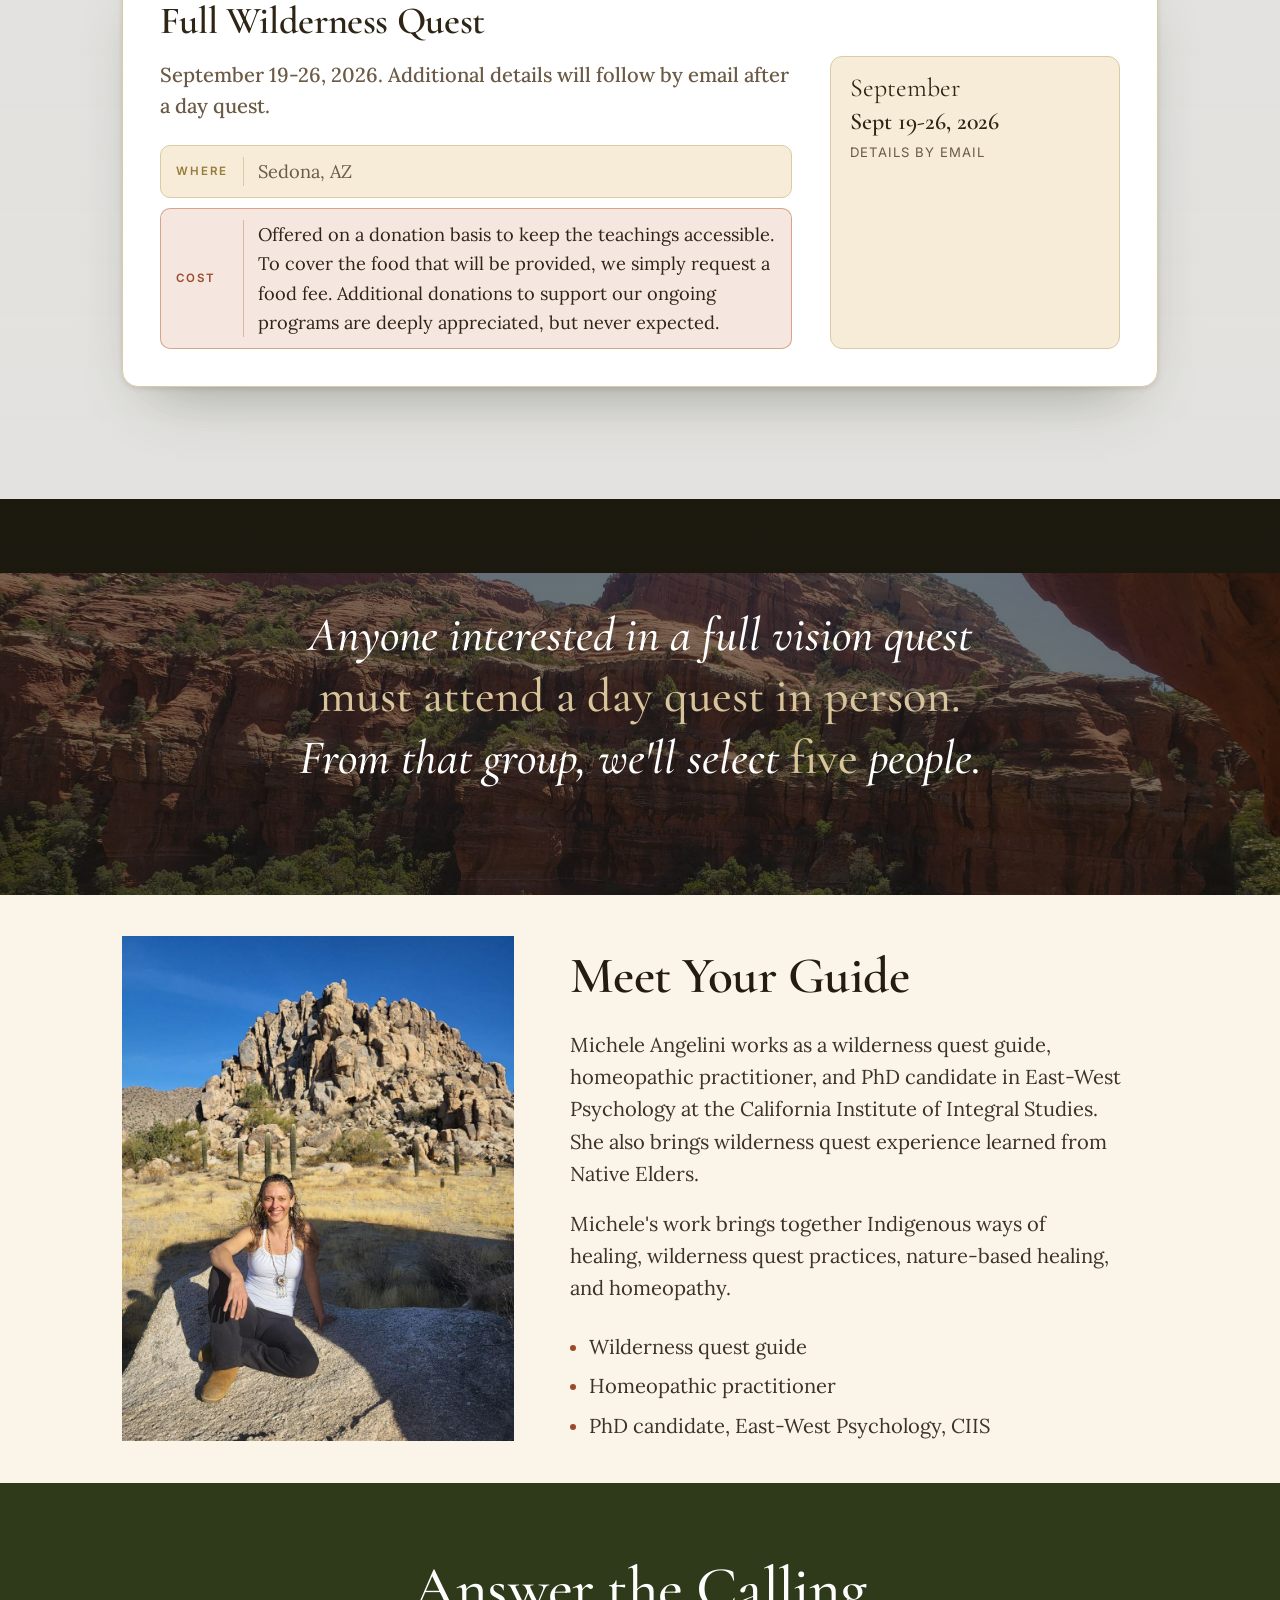
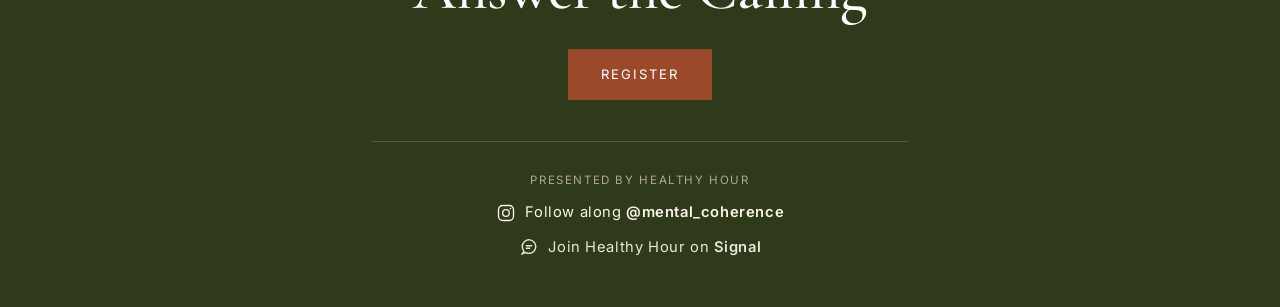
==== commit 51ab3bc9: "Wilderness Quest: add September full quest dates" ====
--- a/vision-quest/index.html
+++ b/vision-quest/index.html
@@ -4,7 +4,7 @@
 <meta charset="utf-8">
 <meta name="viewport" content="width=device-width, initial-scale=1">
 <title>Wilderness Quest 2026: Led by Michele Angelini</title>
-<meta name="description" content="A sacred, small-group Wilderness Quest led by Michele Angelini. The July 19 Day Quest is full, and an August Day Quest is being planned. Presented by Healthy Hour.">
+<meta name="description" content="A sacred, small-group Wilderness Quest led by Michele Angelini. The July 19 Day Quest is full, an August Day Quest is being planned, and the full Wilderness Quest is September 19-26, 2026. Presented by Healthy Hour.">
 <meta name="theme-color" content="#11140D">
 <meta property="og:title" content="Wilderness Quest 2026 w/ Michele Angelini">
 <meta property="og:description" content="An intentional, nature-based wilderness practice. Presented by Healthy Hour.">
@@ -130,14 +130,14 @@
       <div class="step reveal d2">
         <div class="step__main">
           <h3>Full Wilderness Quest</h3>
-          <p>8 - 10 days in the last two weeks of September. Exact dates are shared after a day quest.</p>
+          <p>September 19-26, 2026. Additional details will follow by email after a day quest.</p>
           <p class="step__loc"><b>Where</b><span>Sedona, AZ</span></p>
           <p class="step__loc step__loc--cost"><b>Cost</b><span>Offered on a donation basis to keep the teachings accessible. To cover the food that will be provided, we simply request a food fee. Additional donations to support our ongoing programs are deeply appreciated, but never expected.</span></p>
         </div>
         <div class="step__when step__when--desc-align">
-          <span class="step__day">8 - 10 days</span>
-          <b style="white-space:normal;">Sept &rsquo;26 &middot; last 2 weeks</b>
-          <span class="step__mode">By selection only</span>
+          <span class="step__day">September</span>
+          <b style="white-space:normal;">Sept 19-26, 2026</b>
+          <span class="step__mode">Details by email</span>
         </div>
       </div>
 
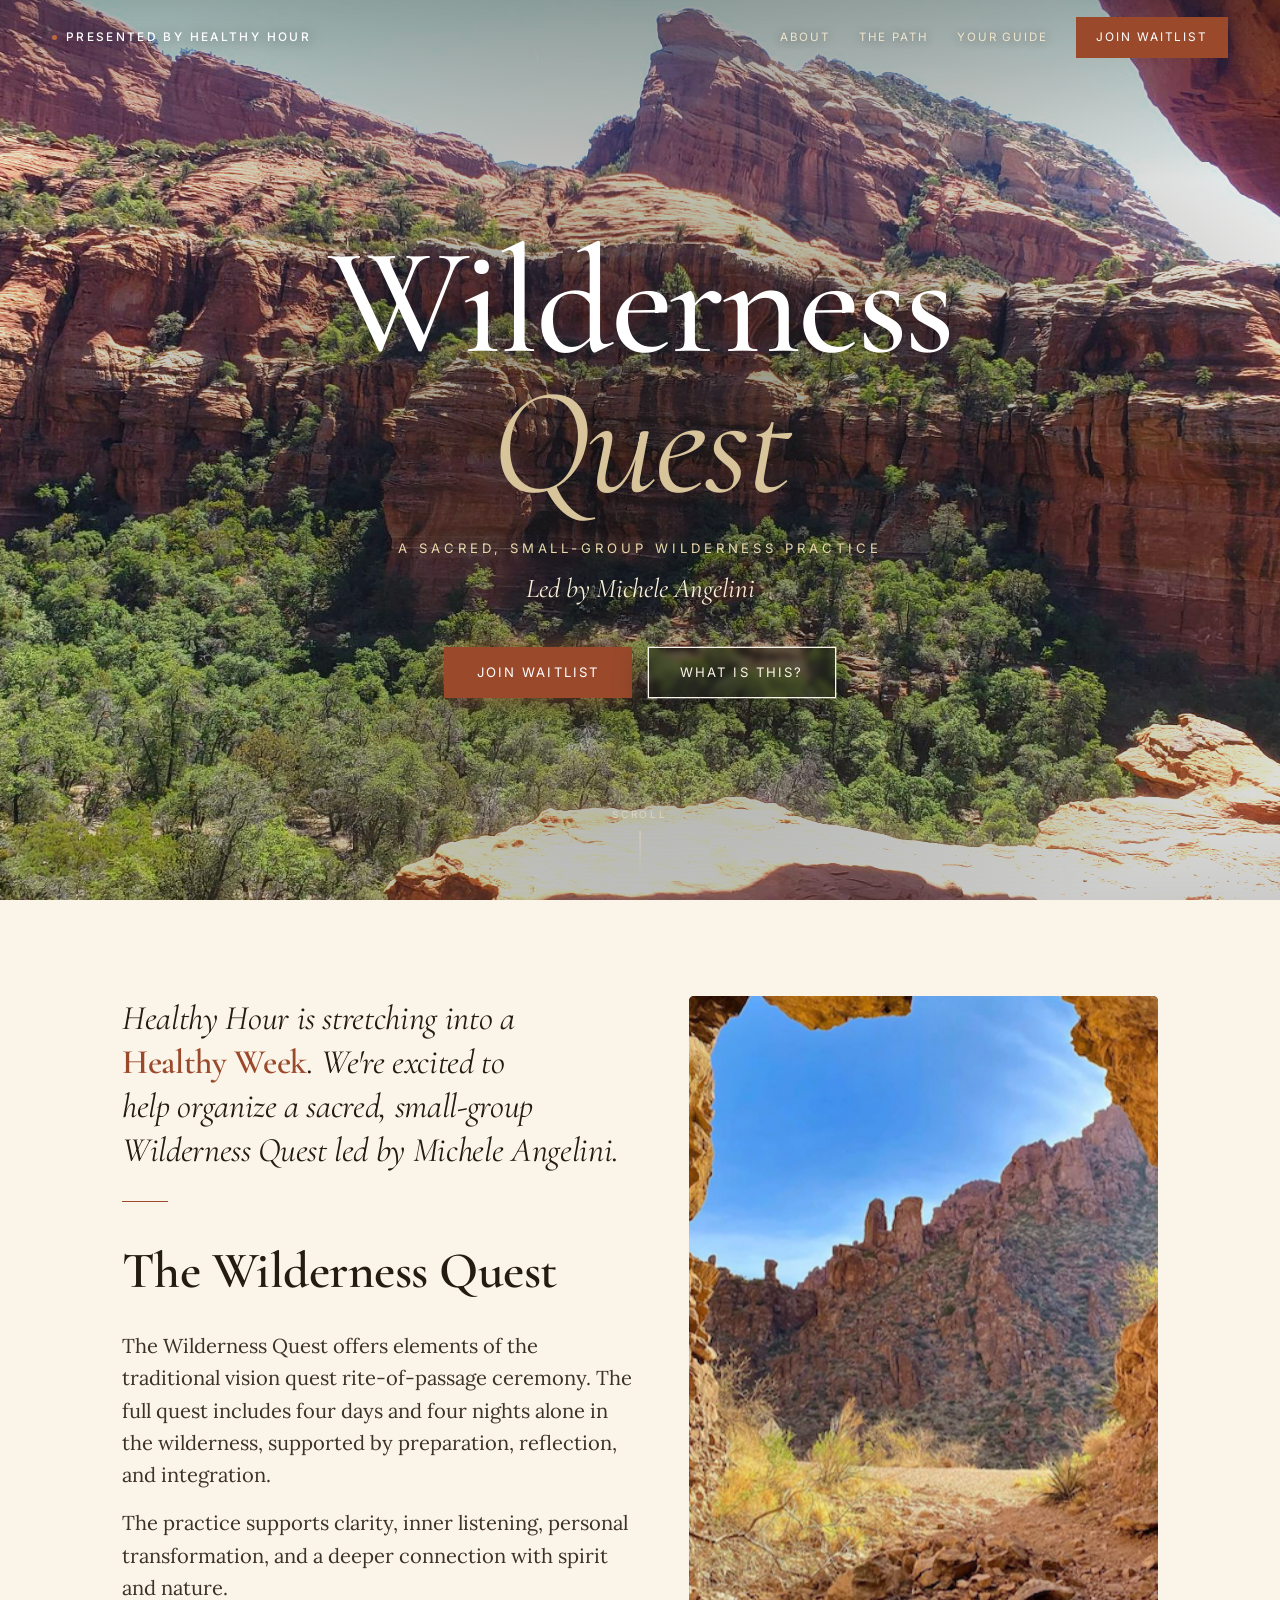
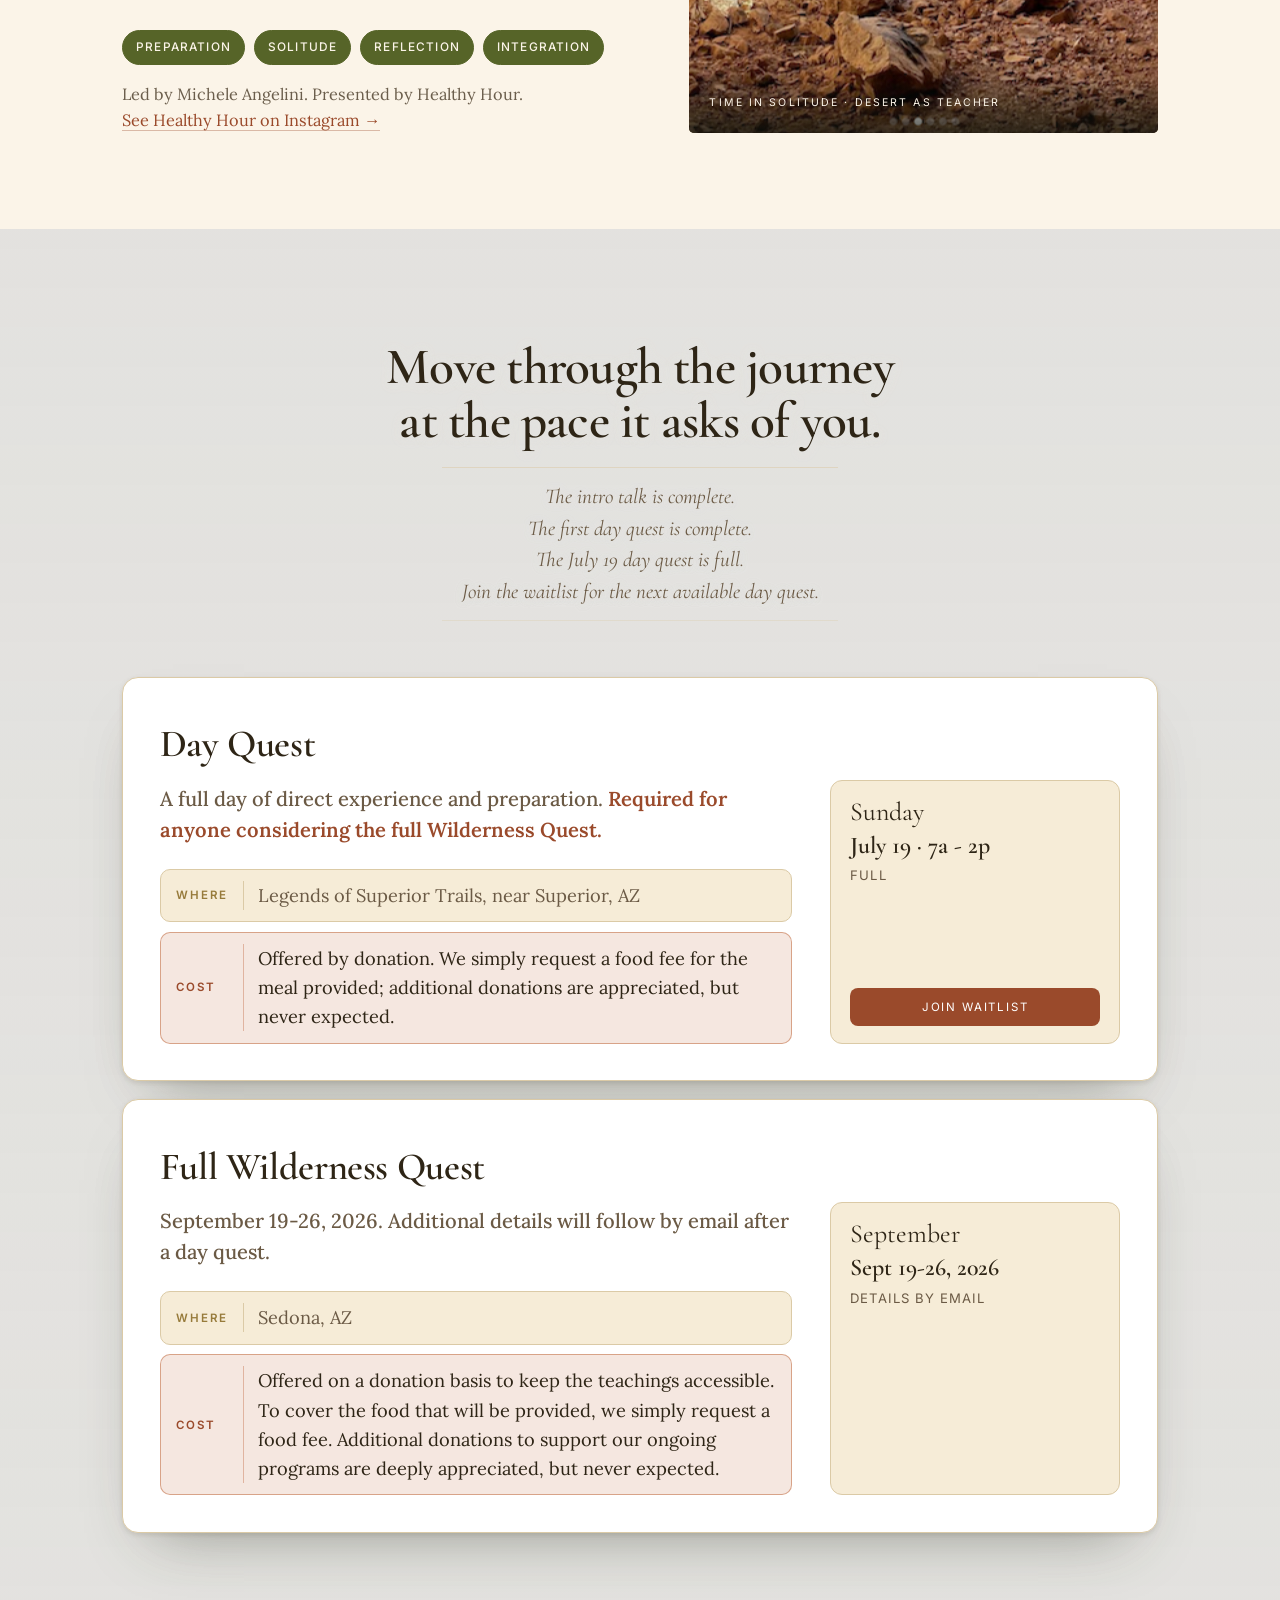
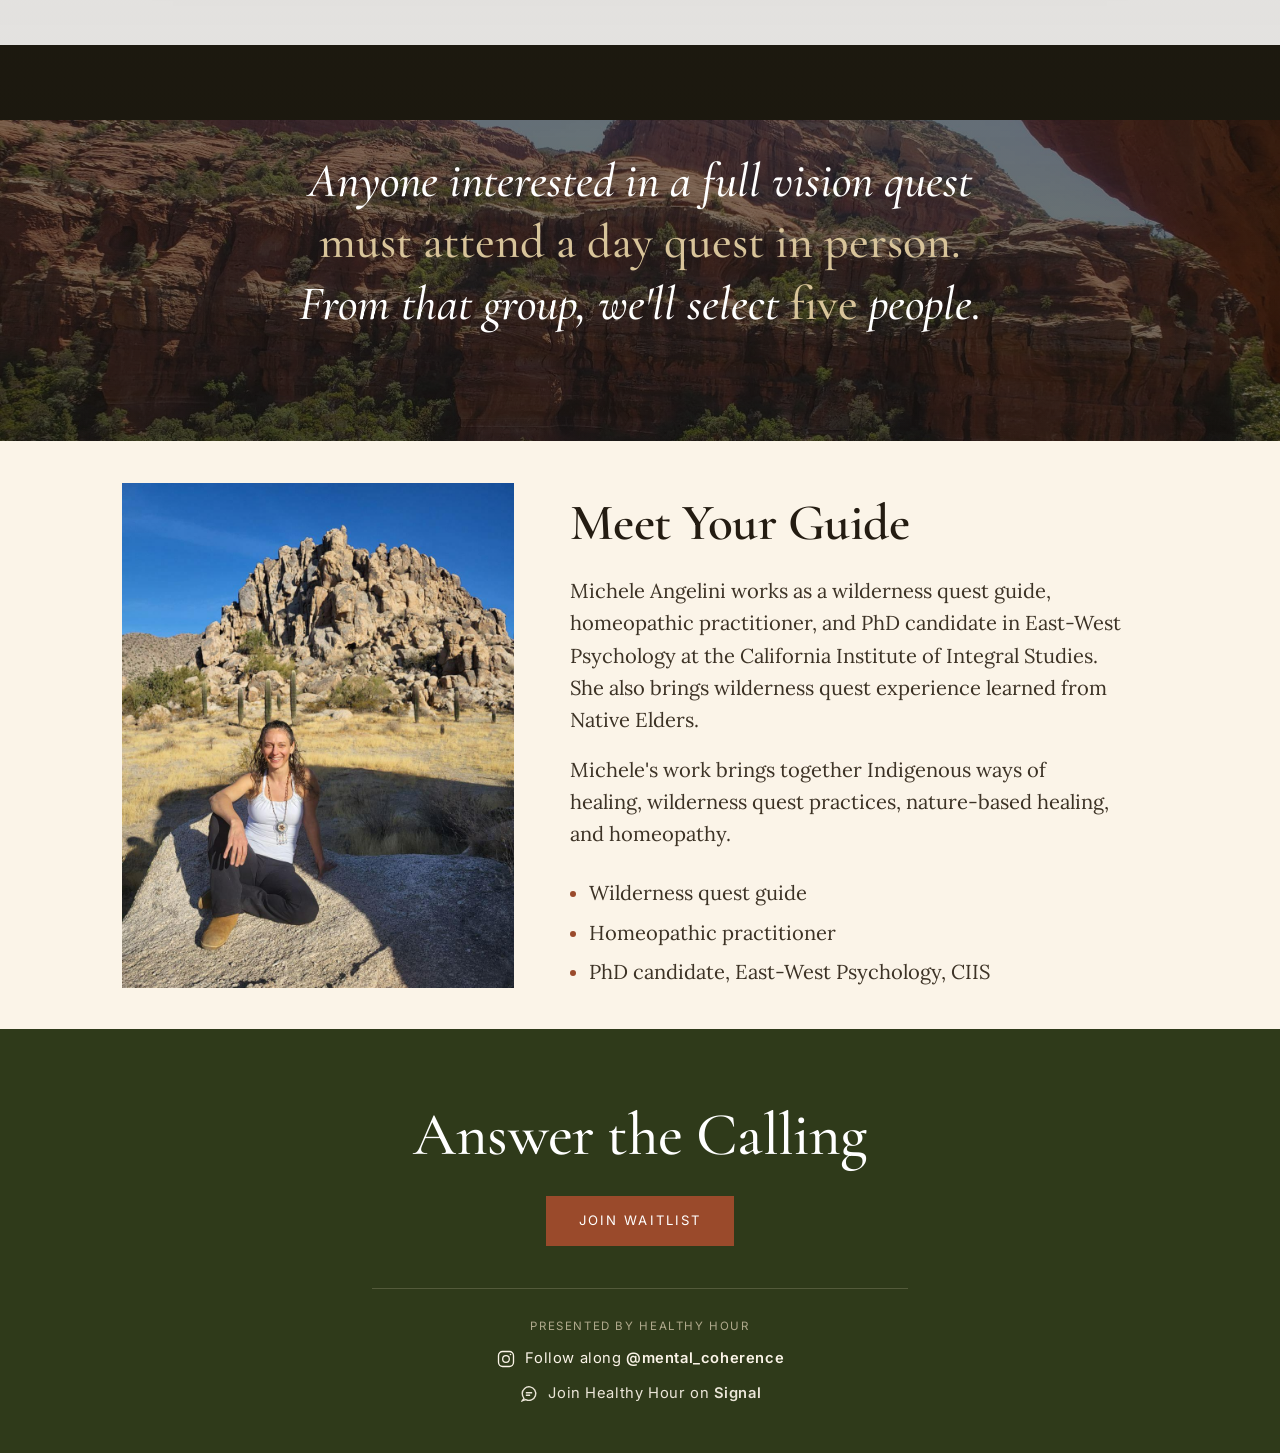
==== commit a33e284f: "Wilderness Quest: remove August day quest option" ====
--- a/vision-quest/index.html
+++ b/vision-quest/index.html
@@ -4,7 +4,7 @@
 <meta charset="utf-8">
 <meta name="viewport" content="width=device-width, initial-scale=1">
 <title>Wilderness Quest 2026: Led by Michele Angelini</title>
-<meta name="description" content="A sacred, small-group Wilderness Quest led by Michele Angelini. The July 19 Day Quest is full, an August Day Quest is being planned, and the full Wilderness Quest is September 19-26, 2026. Presented by Healthy Hour.">
+<meta name="description" content="A sacred, small-group Wilderness Quest led by Michele Angelini. The July 19 Day Quest is full, and the full Wilderness Quest is September 19-26, 2026. Presented by Healthy Hour.">
 <meta name="theme-color" content="#11140D">
 <meta property="og:title" content="Wilderness Quest 2026 w/ Michele Angelini">
 <meta property="og:description" content="An intentional, nature-based wilderness practice. Presented by Healthy Hour.">
@@ -38,7 +38,7 @@
     <a class="anchor" href="#about">About</a>
     <a class="anchor" href="#journey">The Path</a>
     <a class="anchor" href="#guide">Your Guide</a>
-    <button class="btn btn--rust nav__cta" data-open-rsvp data-session="August Day Quest">Register</button>
+    <button class="btn btn--rust nav__cta" data-open-rsvp data-session="Day Quest Waitlist">Join Waitlist</button>
   </div>
 </nav>
 
@@ -51,7 +51,7 @@
     <p class="hero__tag">A sacred, small-group wilderness practice</p>
     <p class="hero__by">Led by Michele Angelini</p>
     <div class="hero__cta">
-      <button class="btn btn--rust btn--lg" data-open-rsvp data-session="August Day Quest">Register</button>
+      <button class="btn btn--rust btn--lg" data-open-rsvp data-session="Day Quest Waitlist">Join Waitlist</button>
       <a class="btn btn--lg" href="#about">What is this?</a>
     </div>
   </div>
@@ -92,7 +92,7 @@
         <p>The intro talk is complete.</p>
         <p>The first day quest is complete.</p>
         <p>The July 19 day quest is full.</p>
-        <p>An August day quest is being planned.</p>
+        <p>Join the waitlist for the next available day quest.</p>
       </div>
     </div>
     <div class="steps">
@@ -114,21 +114,6 @@
 
       <div class="step reveal d1">
         <div class="step__main">
-          <h3>August Day Quest</h3>
-          <p>A second day quest is being planned for August. Join the list now and we'll send the date, location, and preparation details as soon as they are settled.</p>
-          <p class="step__loc"><b>Where</b><span>TBD</span></p>
-          <p class="step__loc step__loc--cost"><b>Cost</b><span>Offered by donation. A food fee may be requested for the meal provided; additional donations are appreciated, but never expected.</span></p>
-        </div>
-        <div class="step__when step__when--desc-align">
-          <span class="step__day">August</span>
-          <b>TBD</b>
-          <span class="step__mode">In person only</span>
-          <div class="step__cta"><button class="step__btn" data-open-rsvp data-session="August Day Quest">Register</button></div>
-        </div>
-      </div>
-
-      <div class="step reveal d2">
-        <div class="step__main">
           <h3>Full Wilderness Quest</h3>
           <p>September 19-26, 2026. Additional details will follow by email after a day quest.</p>
           <p class="step__loc"><b>Where</b><span>Sedona, AZ</span></p>
@@ -179,7 +164,7 @@
 <section class="closing" id="join">
   <div class="wrap closing__inner reveal">
     <h2>Answer the Calling</h2>
-    <button class="btn btn--rust btn--lg" data-open-rsvp data-session="August Day Quest">Register</button>
+    <button class="btn btn--rust btn--lg" data-open-rsvp data-session="Day Quest Waitlist">Join Waitlist</button>
     <div class="closing__meta">
       <span class="closing__host">Presented by Healthy Hour</span>
       <a class="ig" href="https://www.instagram.com/mental_coherence/" target="_blank" rel="noopener">
@@ -198,15 +183,11 @@
 <div class="veil" id="rsvp">
   <div class="modal" role="dialog" aria-modal="true" aria-label="Request to join">
     <form id="rsvpForm" data-registration-endpoint="https://vision-quest-registration.cperryiii.workers.dev/register">
-      <h3>Register / Waitlist</h3>
-      <p class="sub">Register for the August day quest or join the waitlist for the next available day quest.</p>
+      <h3>Join Waitlist</h3>
+      <p class="sub">Join the waitlist for the next available day quest and tell us where to reach you.</p>
       <div class="field">
         <label>Session</label>
         <div class="sopts">
-          <button type="button" class="sopt" data-name="August Day Quest" aria-pressed="false">
-            <span class="sopt__check" aria-hidden="true"></span>
-            <span class="sopt__txt"><b>August Day Quest</b><small>Date, time, and location TBD</small></span>
-          </button>
           <button type="button" class="sopt" data-name="Day Quest Waitlist" aria-pressed="false">
             <span class="sopt__check" aria-hidden="true"></span>
             <span class="sopt__txt"><b>Next Day Quest Waitlist</b><small>For openings or the next confirmed date</small></span>
@@ -233,7 +214,7 @@
       <p class="sopt-note" id="rsvpError" role="alert"></p>
       <div class="modal__row">
         <button type="button" class="btn-ghost" data-close-rsvp>Cancel</button>
-        <button type="submit" class="btn-solid">Submit</button>
+        <button type="submit" class="btn-solid">Join waitlist</button>
       </div>
     </form>
     <div class="modal-confirm" id="rsvpConfirm" style="display:none;">
@@ -259,6 +240,6 @@
   </div>
 </div>
 
-<script src="vq.js?v=14"></script>
+<script src="vq.js?v=15"></script>
 </body>
 </html>
